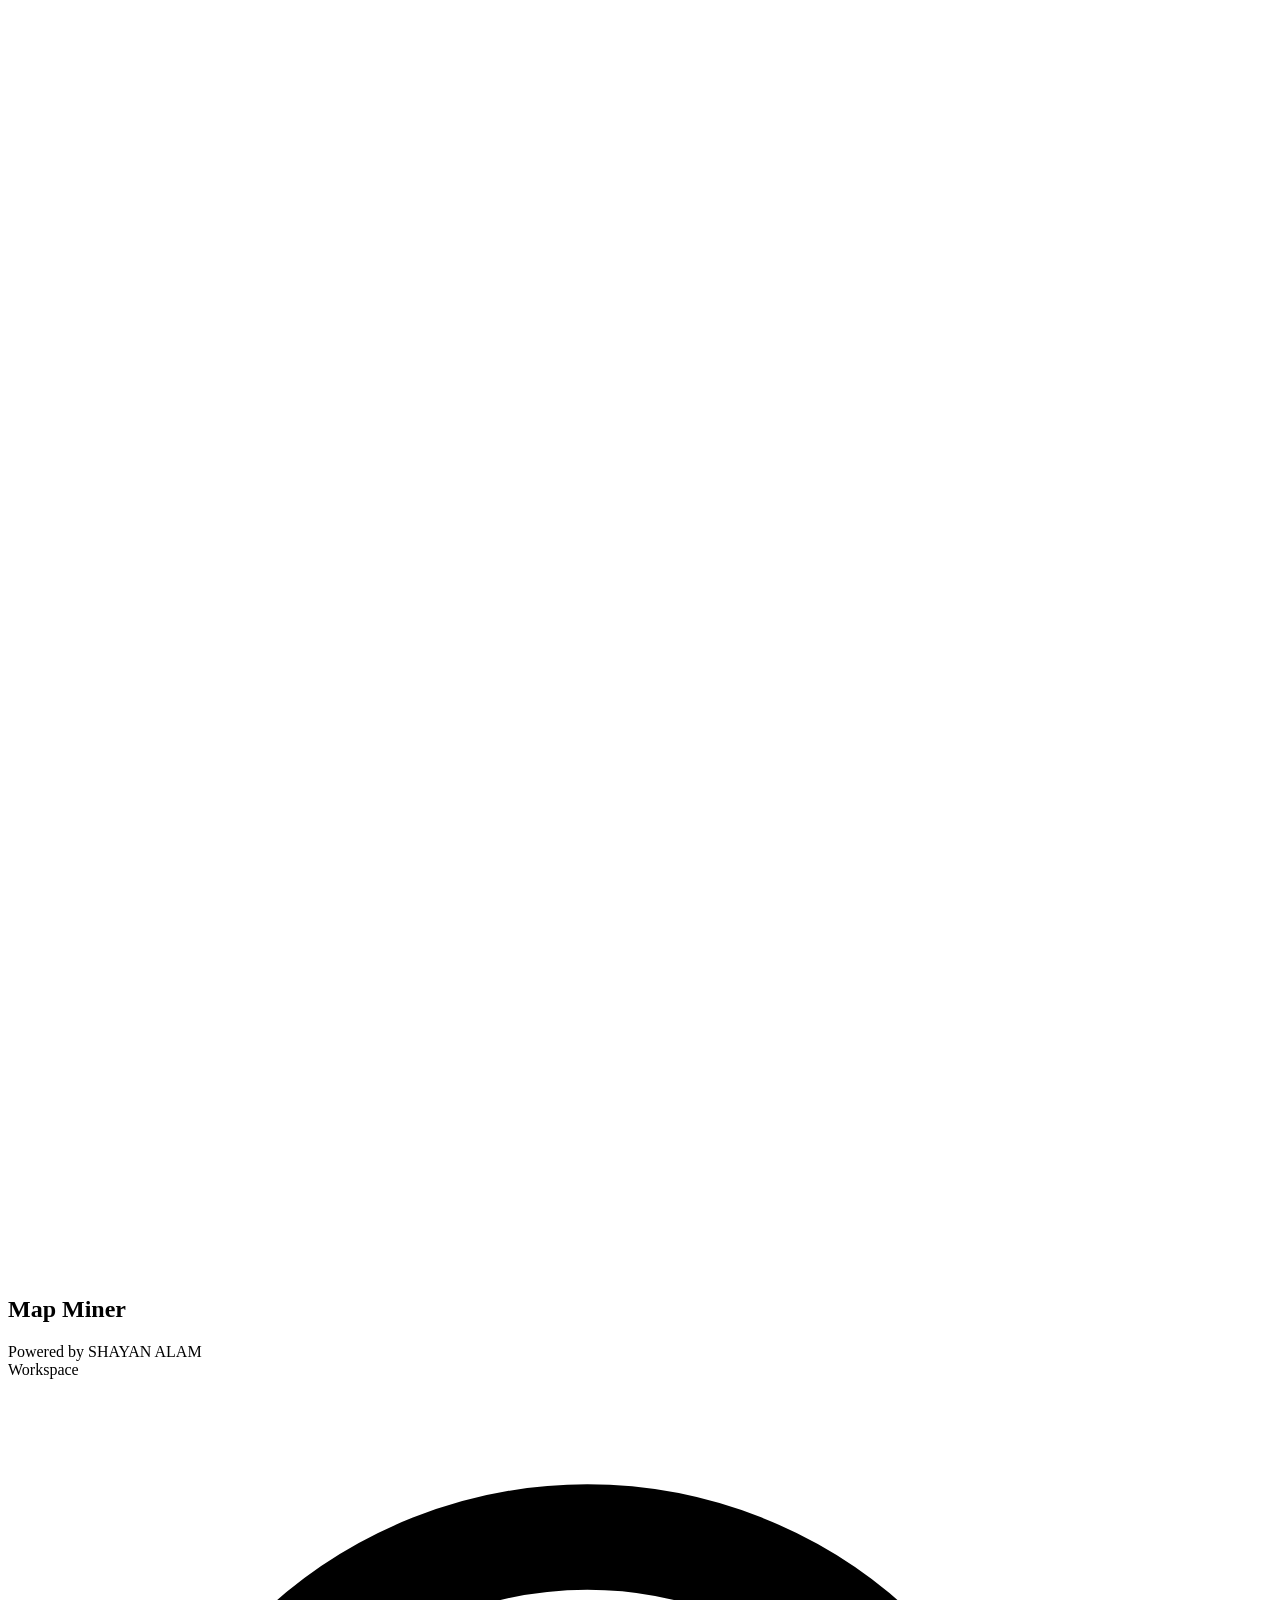
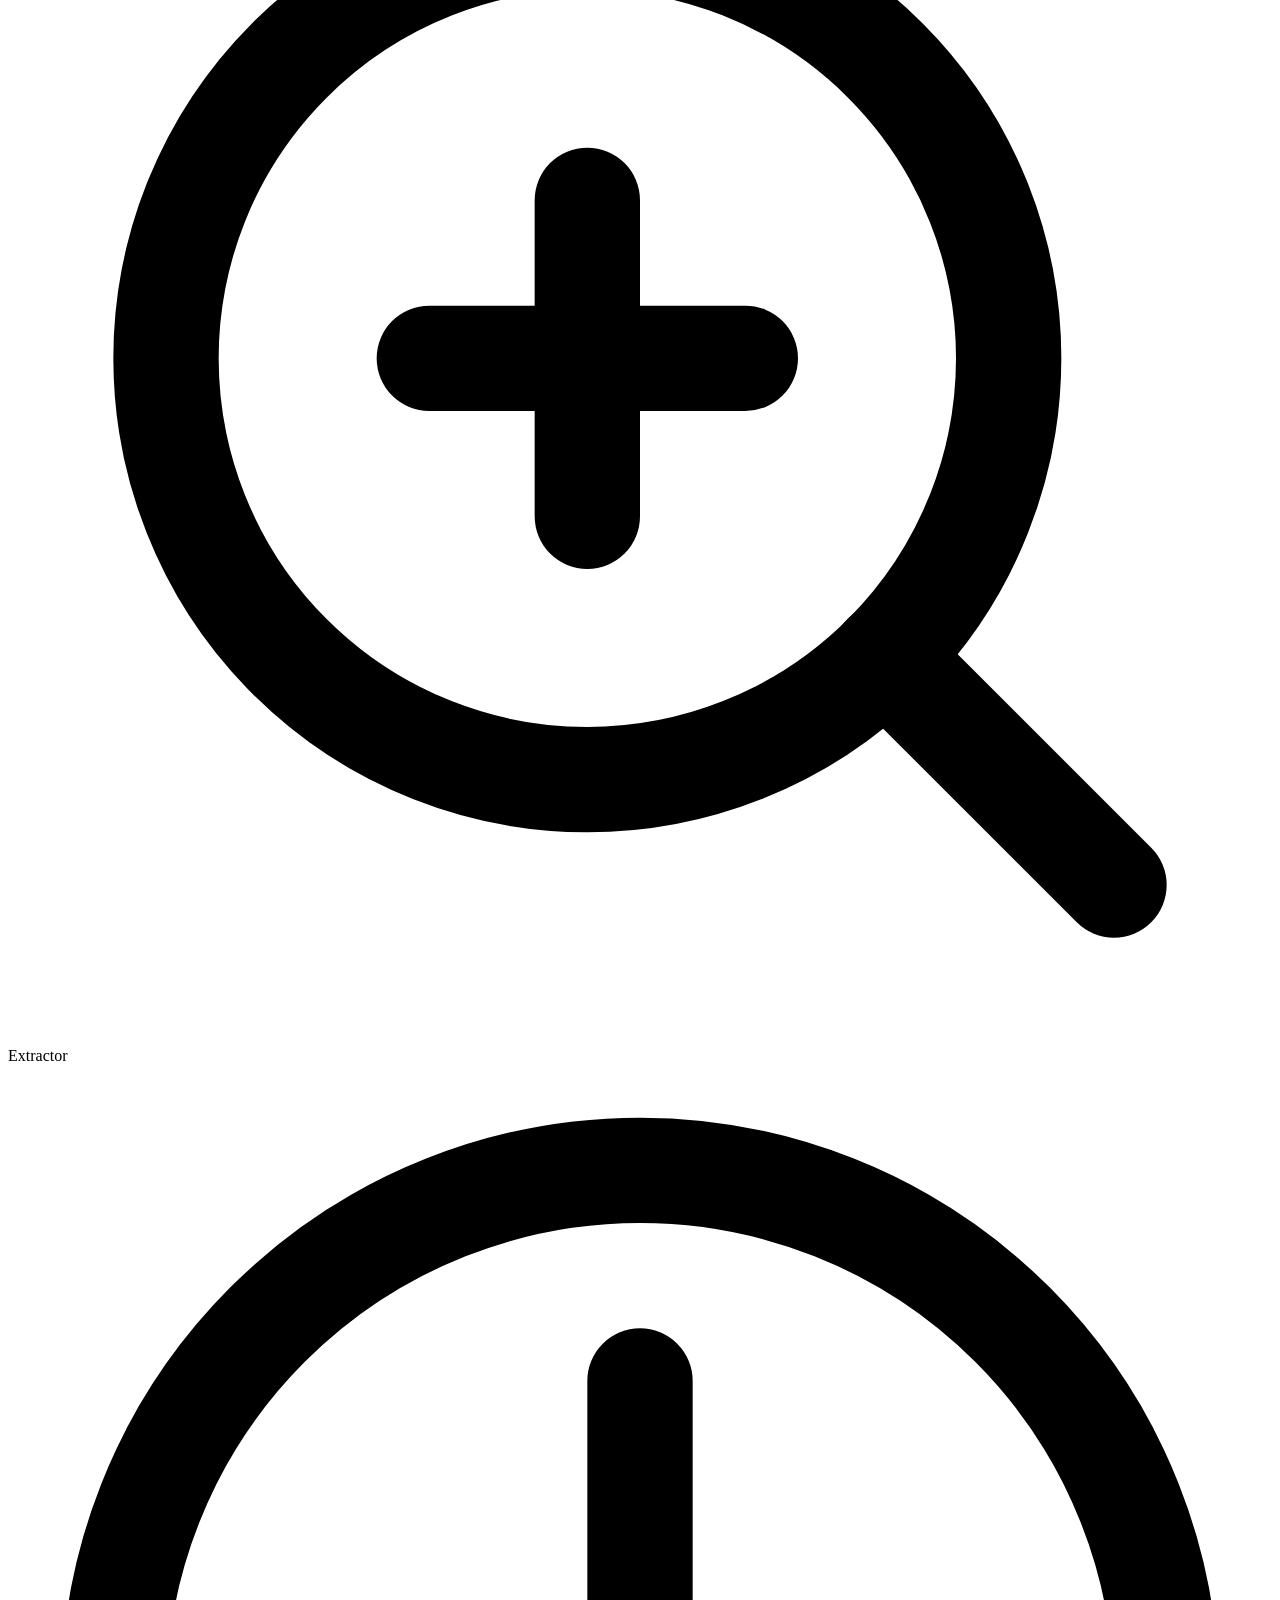
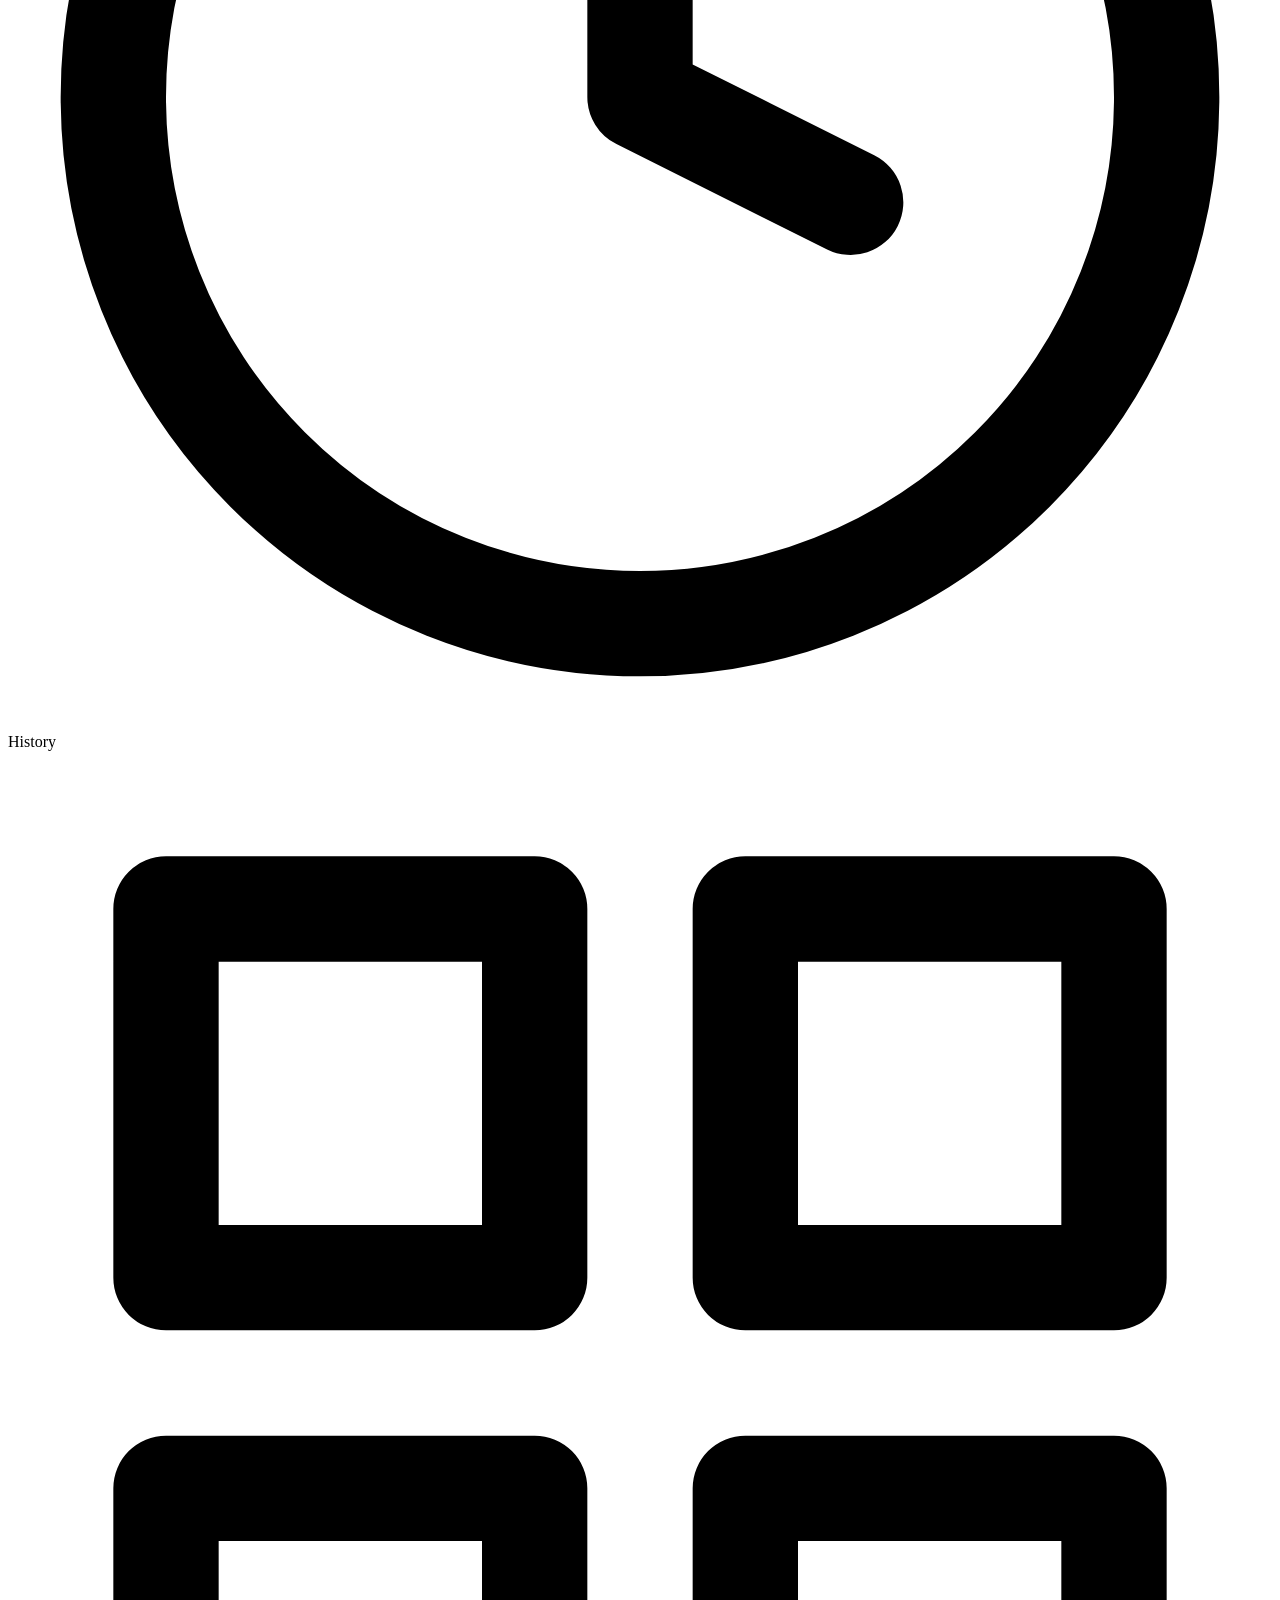
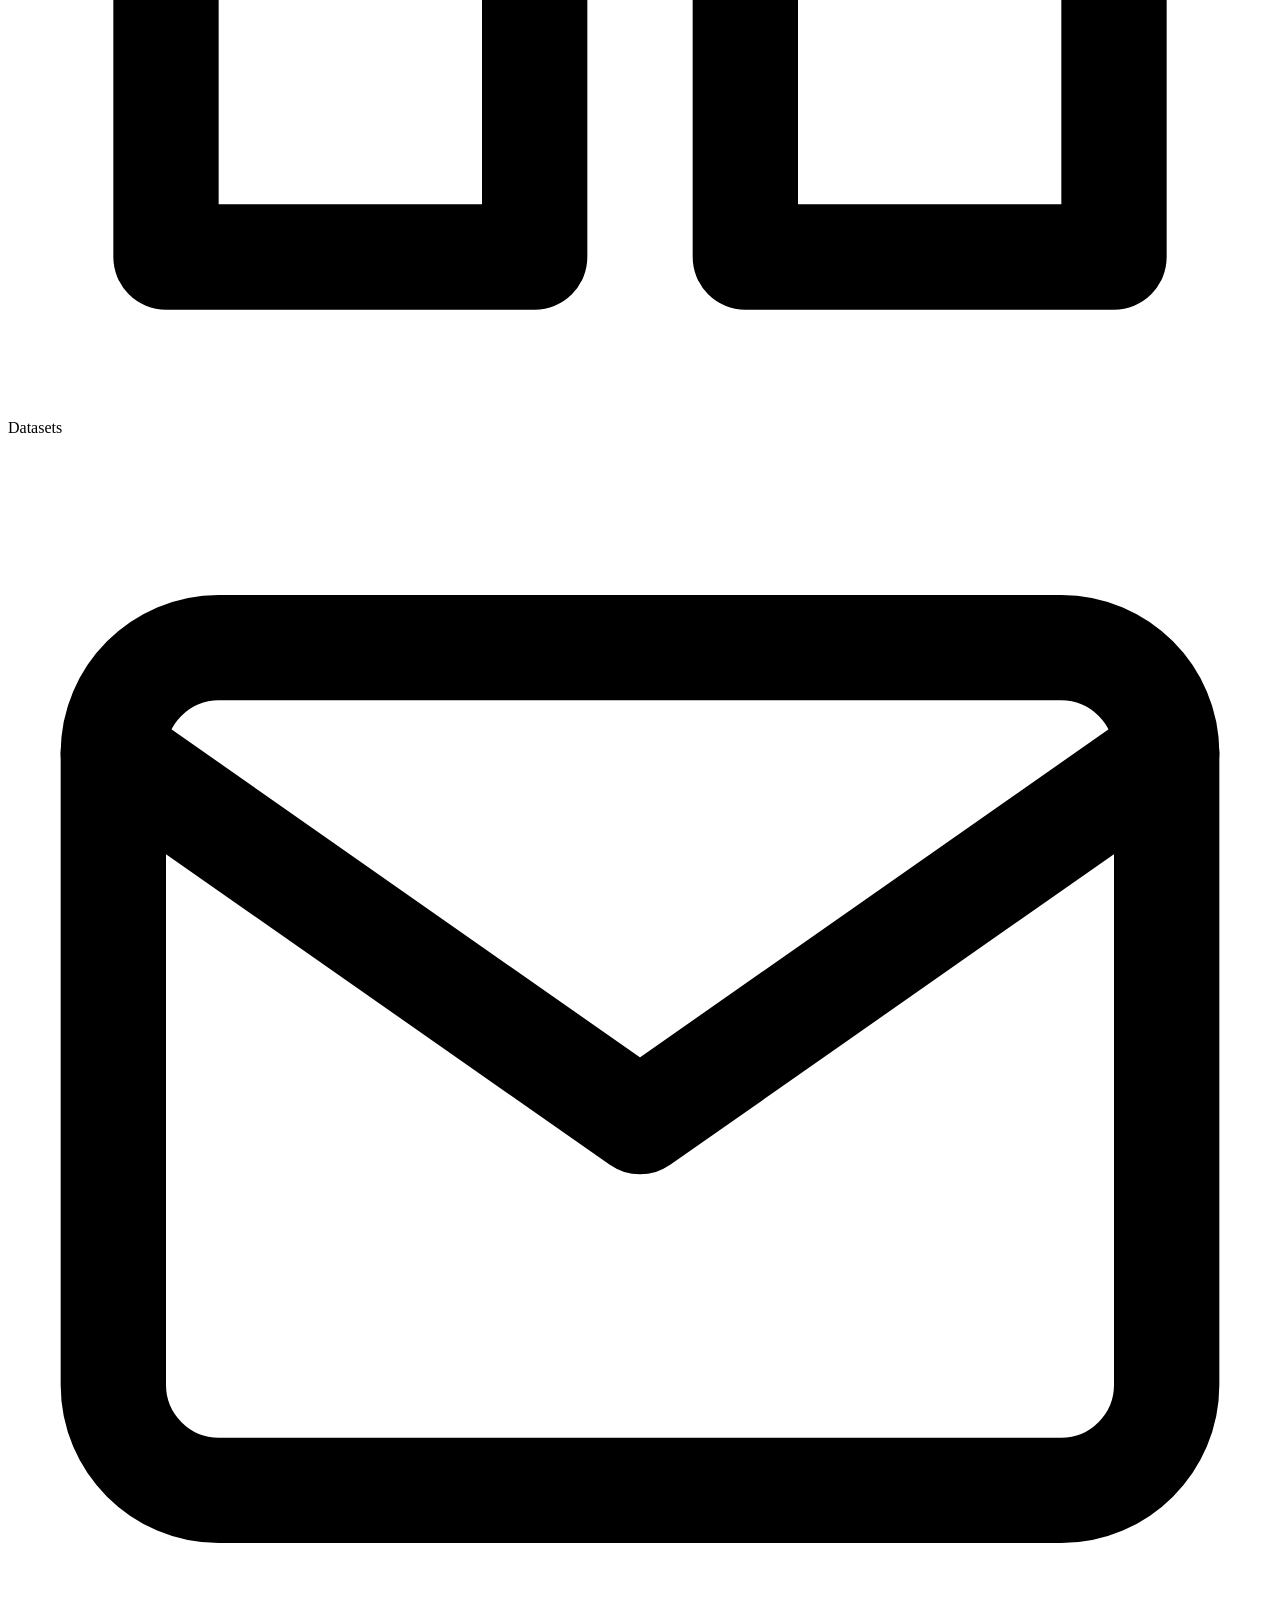
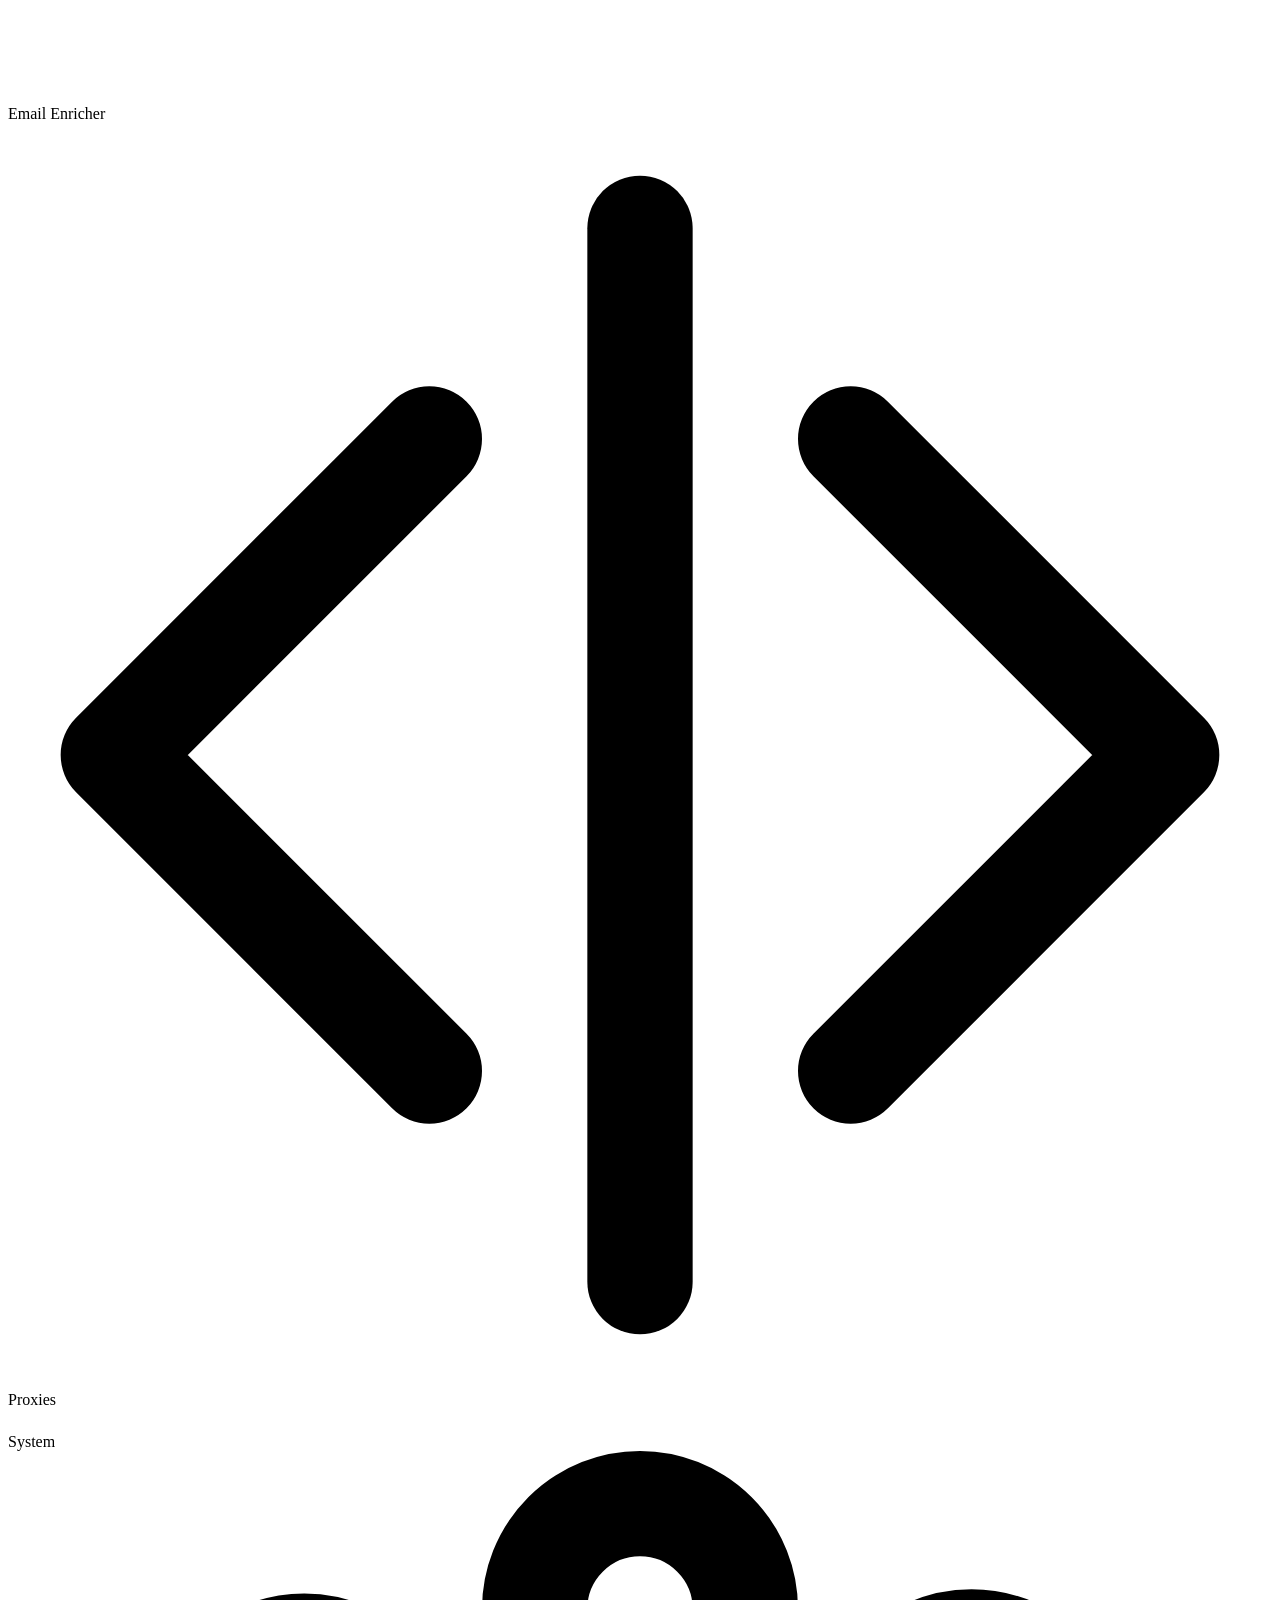
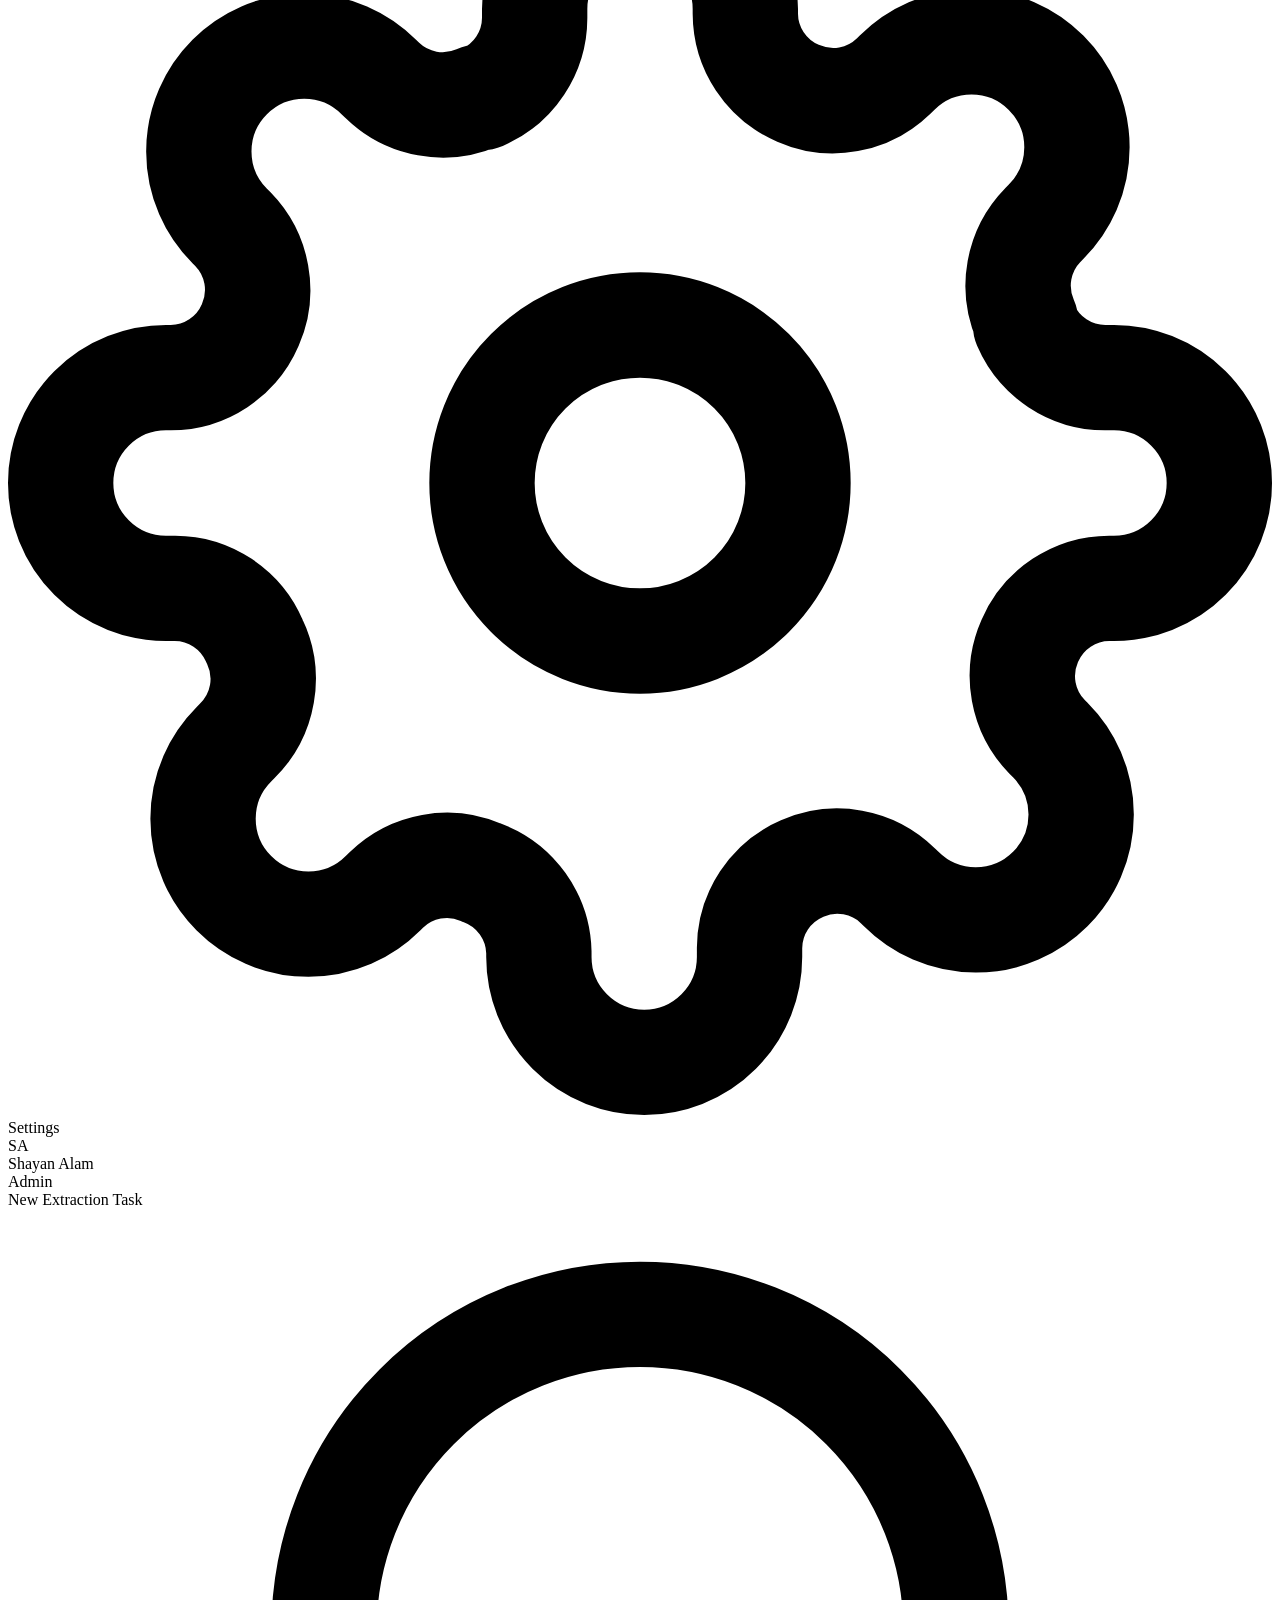
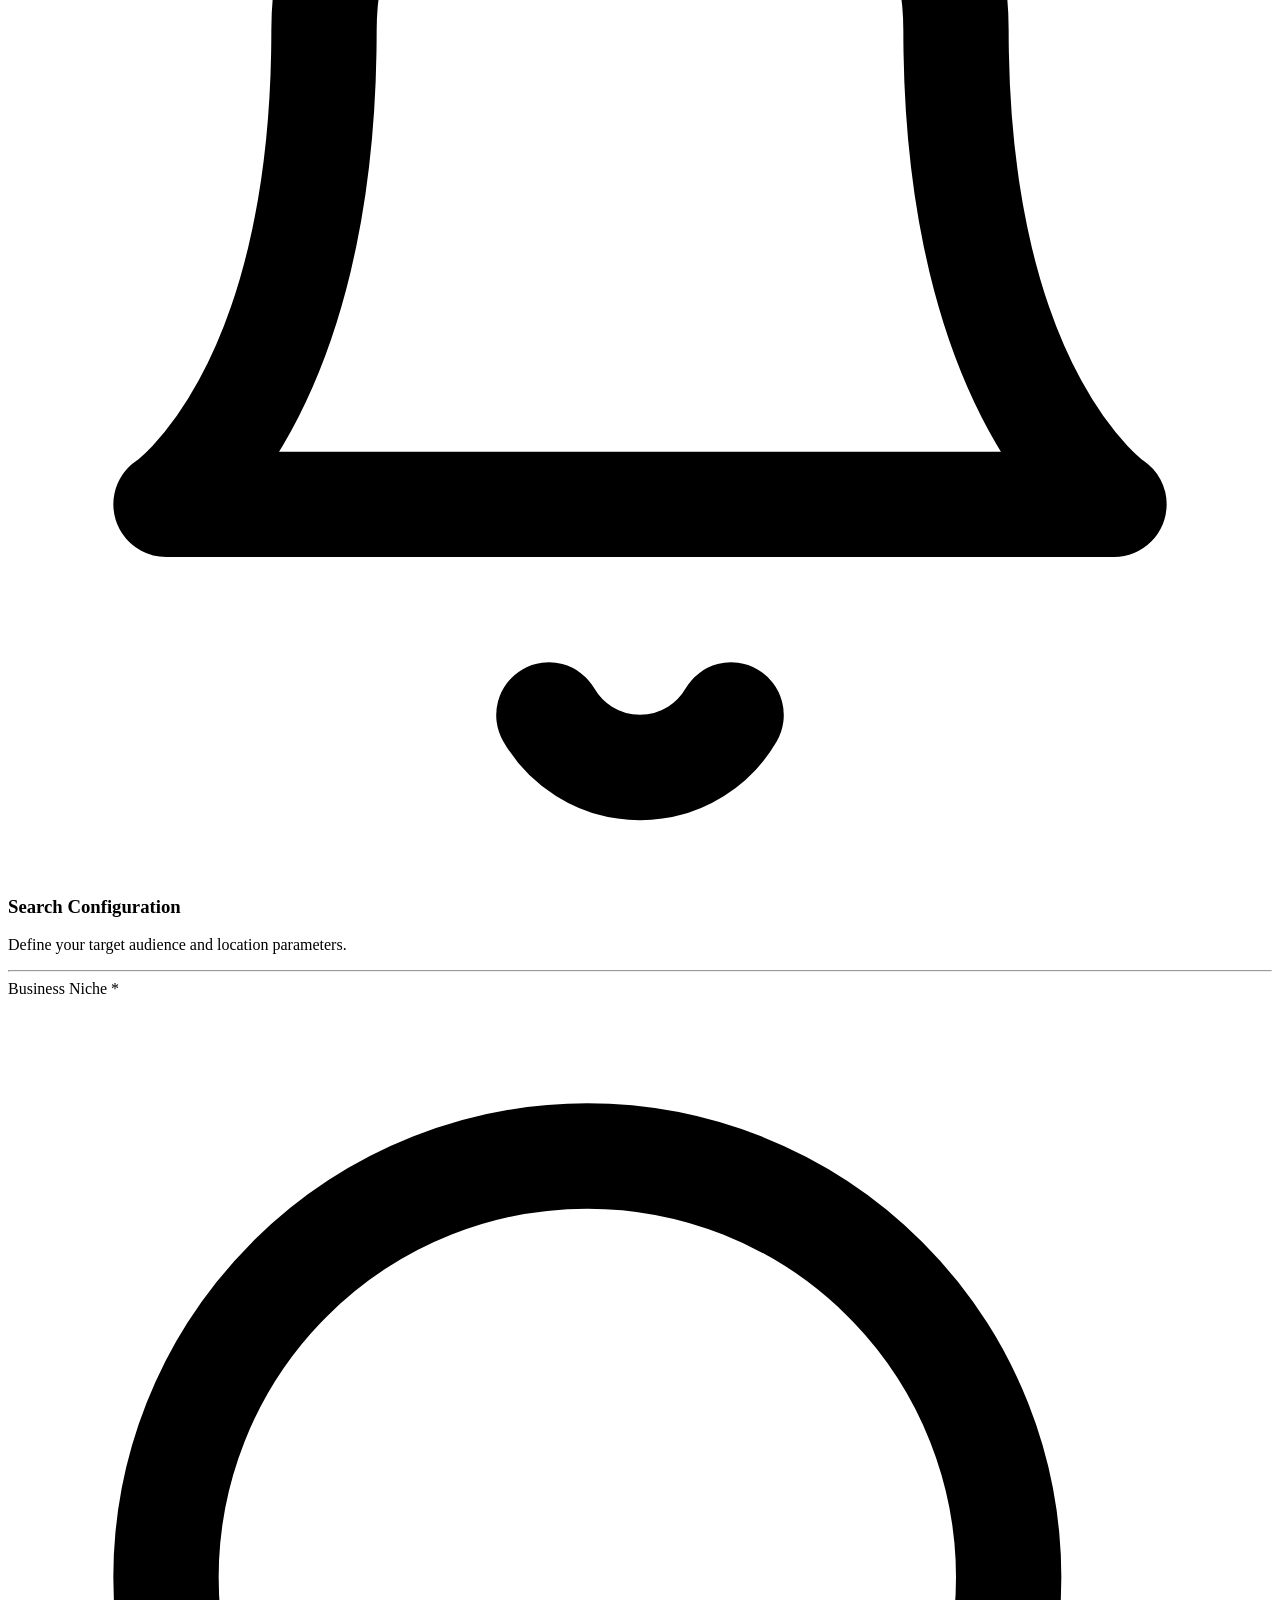
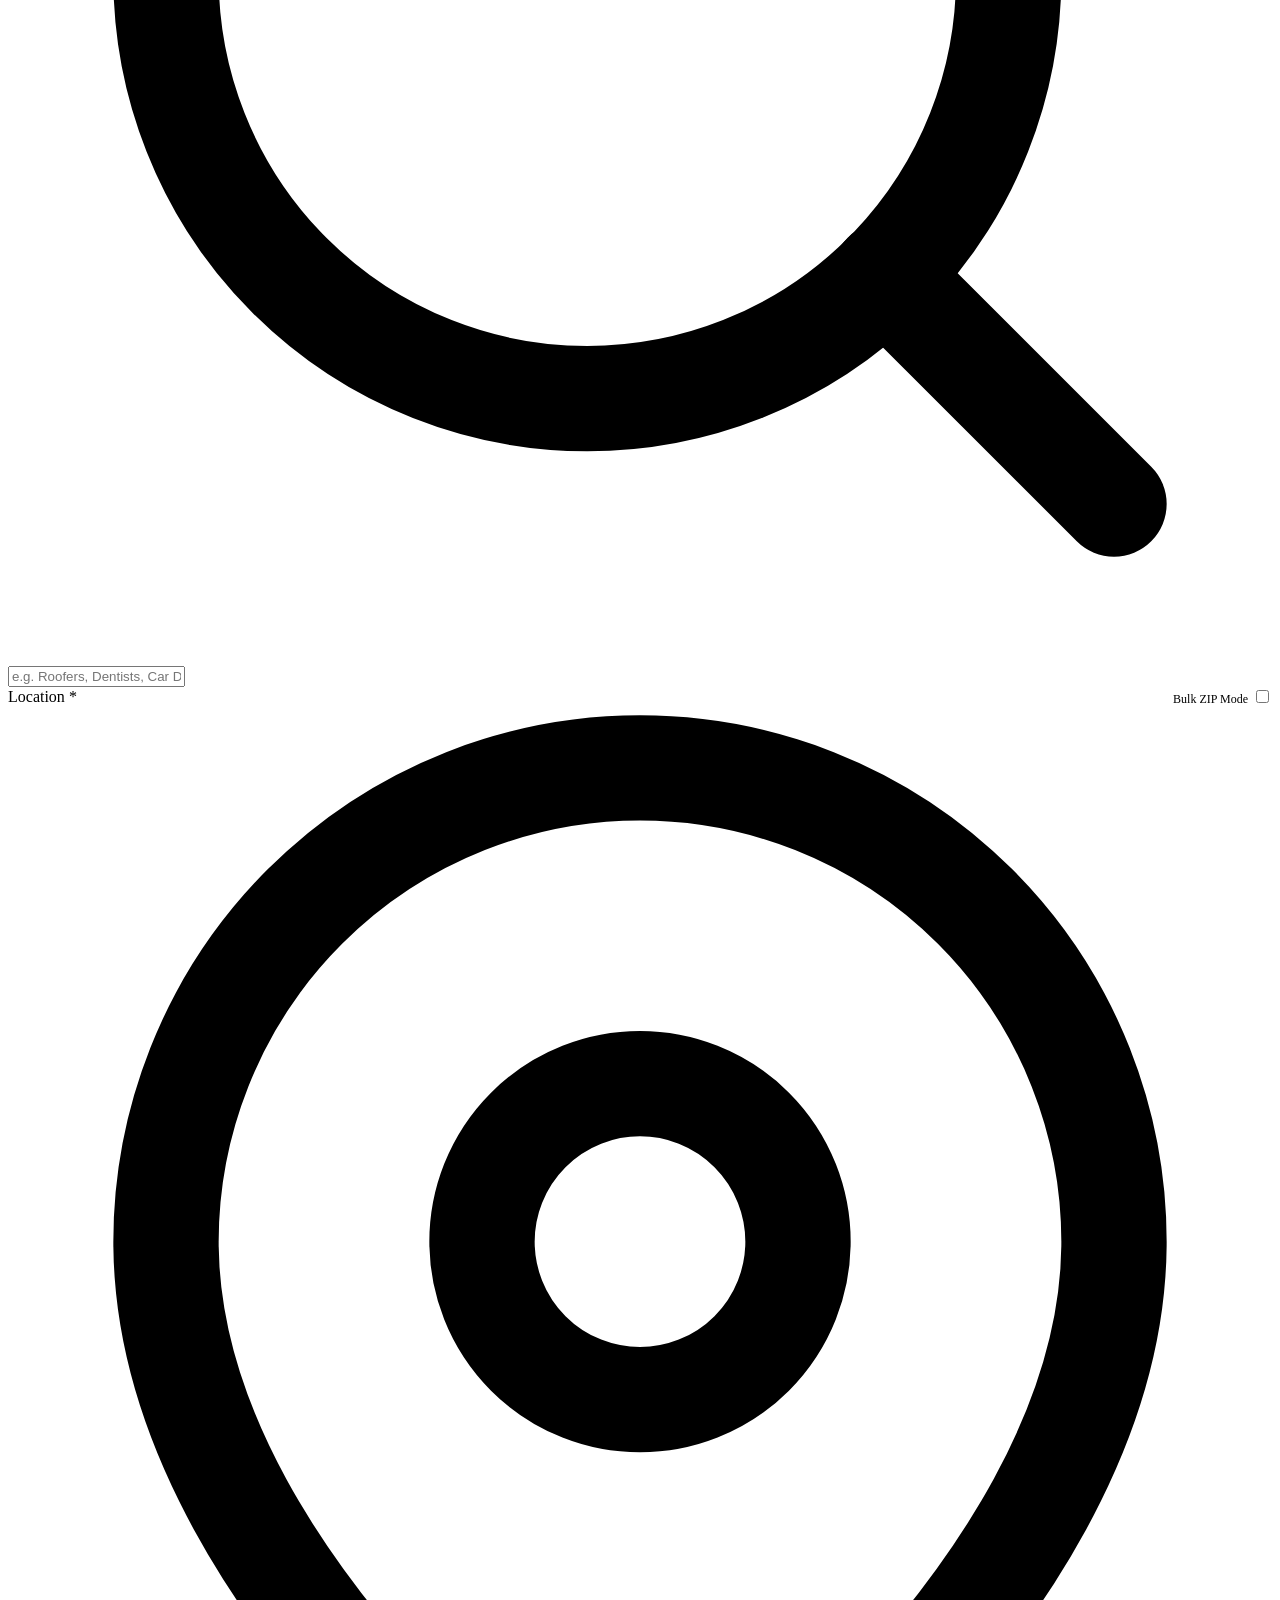
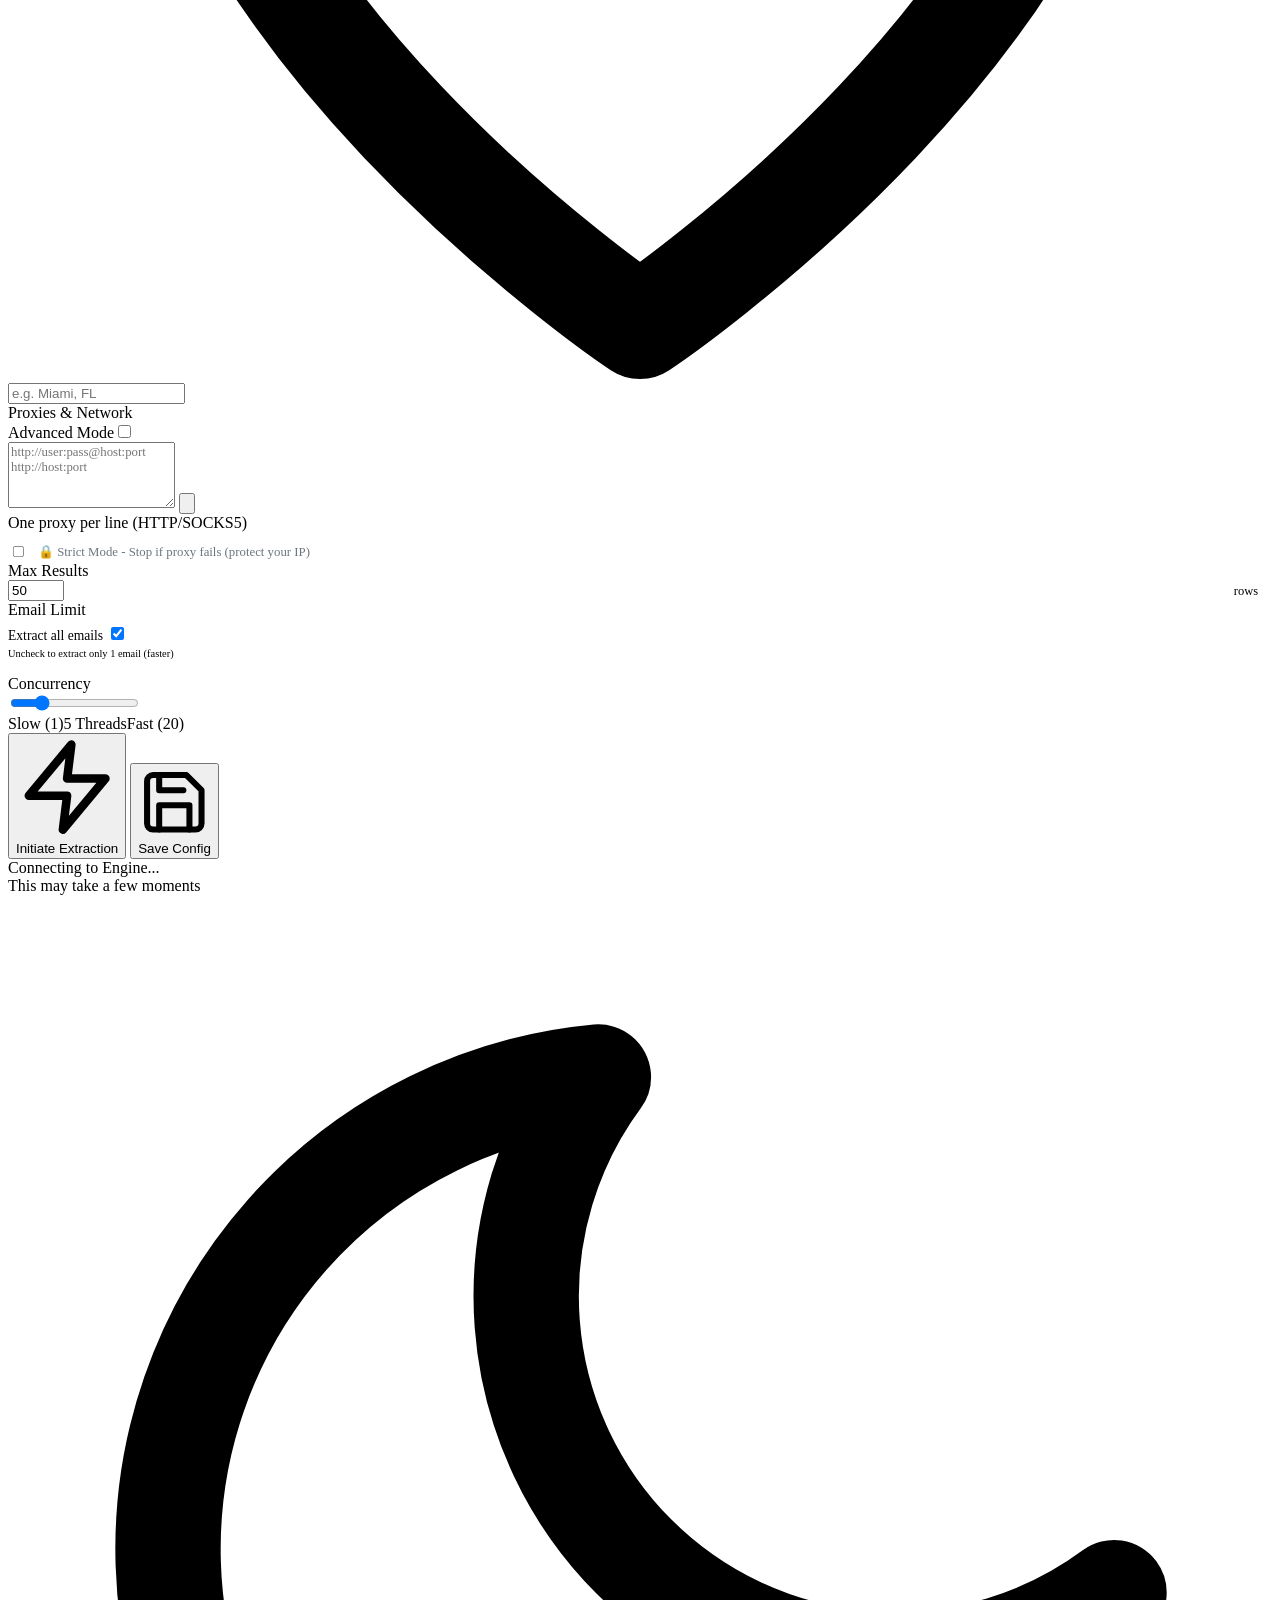
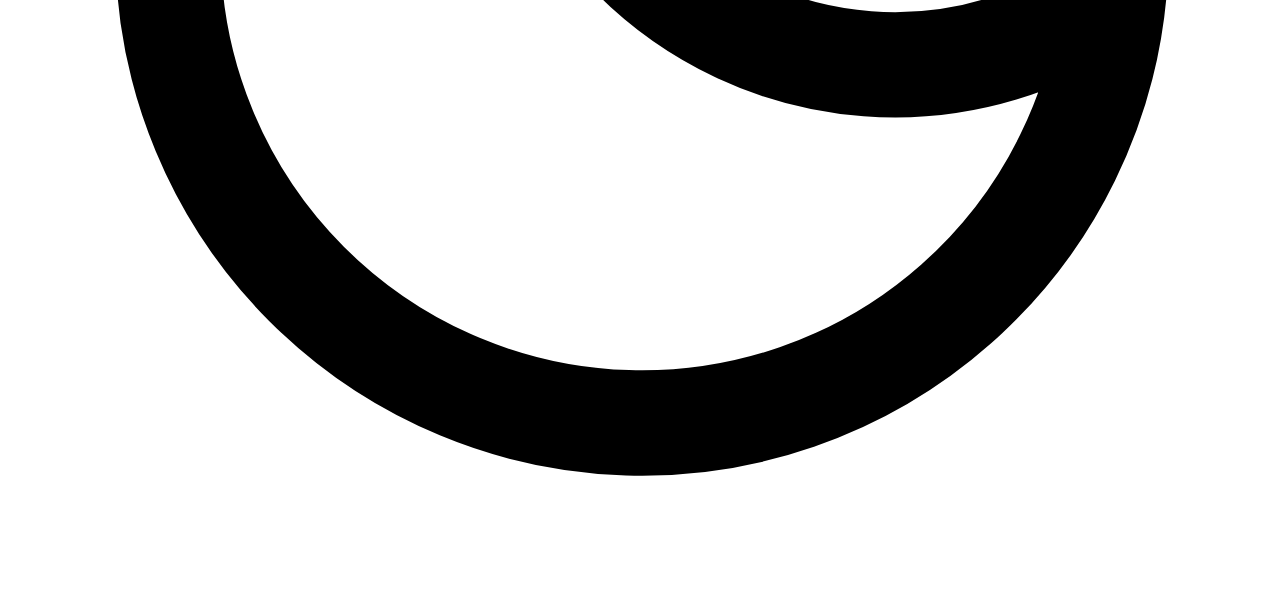
==== turbo/static/index.html @ 3e9f310d "Fix strict mode toggle color + add multi-line proxies to extraction" ====
<!DOCTYPE html>
<html lang="en">

<head>
    <meta charset="UTF-8">
    <meta name="viewport" content="width=device-width, initial-scale=1.0">
    <title>Map Miner — Lead Extraction Dashboard</title>
    <link rel="preconnect" href="https://fonts.googleapis.com">
    <link rel="preconnect" href="https://fonts.gstatic.com" crossorigin>
    <link href="https://fonts.googleapis.com/css2?family=Inter:wght@300;400;500;600;700;800;900&display=swap"
        rel="stylesheet">
    <link rel="stylesheet" href="/static/style.css">
</head>

<body class="dark">
    <!-- SIDEBAR -->
    <aside class="sidebar">
        <div class="sidebar-brand">
            <div class="brand-icon"><svg viewBox="0 0 24 24" fill="none">
                    <path
                        d="M12 2C8.13 2 5 5.13 5 9c0 5.25 7 13 7 13s7-7.75 7-13c0-3.87-3.13-7-7-7zm0 9.5c-1.38 0-2.5-1.12-2.5-2.5S10.62 6.5 12 6.5s2.5 1.12 2.5 2.5S13.38 11.5 12 11.5z"
                        fill="white" />
                </svg></div>
            <h2>Map Miner</h2>
            <div class="powered-by">Powered by SHAYAN ALAM</div>
        </div>
        <nav class="sidebar-nav">
            <div class="nav-label">Workspace</div>
            <a class="nav-item active" data-page="extractor"><svg viewBox="0 0 24 24" fill="none" stroke="currentColor"
                    stroke-width="2" stroke-linecap="round" stroke-linejoin="round">
                    <circle cx="11" cy="11" r="8" />
                    <path d="m21 21-4.35-4.35" />
                    <path d="M11 8v6M8 11h6" />
                </svg>Extractor</a>
            <a class="nav-item" data-page="history"><svg viewBox="0 0 24 24" fill="none" stroke="currentColor"
                    stroke-width="2" stroke-linecap="round" stroke-linejoin="round">
                    <circle cx="12" cy="12" r="10" />
                    <polyline points="12 6 12 12 16 14" />
                </svg>History</a>
            <a class="nav-item" data-page="datasets"><svg viewBox="0 0 24 24" fill="none" stroke="currentColor"
                    stroke-width="2" stroke-linecap="round" stroke-linejoin="round">
                    <rect x="3" y="3" width="7" height="7" />
                    <rect x="14" y="3" width="7" height="7" />
                    <rect x="14" y="14" width="7" height="7" />
                    <rect x="3" y="14" width="7" height="7" />
                </svg>Datasets</a>
            <a class="nav-item" data-page="enricher"><svg viewBox="0 0 24 24" fill="none" stroke="currentColor"
                    stroke-width="2" stroke-linecap="round" stroke-linejoin="round">
                    <path d="M4 4h16c1.1 0 2 .9 2 2v12c0 1.1-.9 2-2 2H4c-1.1 0-2-.9-2-2V6c0-1.1.9-2 2-2z" />
                    <polyline points="22,6 12,13 2,6" />
                </svg>Email Enricher</a>
            <a class="nav-item" data-page="proxies"><svg viewBox="0 0 24 24" fill="none" stroke="currentColor"
                    stroke-width="2" stroke-linecap="round" stroke-linejoin="round">
                    <polyline points="16 18 22 12 16 6" />
                    <polyline points="8 6 2 12 8 18" />
                    <line x1="12" y1="2" x2="12" y2="22" />
                </svg>Proxies</a>
            <div class="nav-label" style="margin-top:1.5rem">System</div>
            <a class="nav-item" data-page="settings"><svg viewBox="0 0 24 24" fill="none" stroke="currentColor"
                    stroke-width="2" stroke-linecap="round" stroke-linejoin="round">
                    <circle cx="12" cy="12" r="3" />
                    <path
                        d="M19.4 15a1.65 1.65 0 0 0 .33 1.82l.06.06a2 2 0 0 1 0 2.83 2 2 0 0 1-2.83 0l-.06-.06a1.65 1.65 0 0 0-1.82-.33 1.65 1.65 0 0 0-1 1.51V21a2 2 0 0 1-2 2 2 2 0 0 1-2-2v-.09A1.65 1.65 0 0 0 9 19.4a1.65 1.65 0 0 0-1.82.33l-.06.06a2 2 0 0 1-2.83 0 2 2 0 0 1 0-2.83l.06-.06A1.65 1.65 0 0 0 4.68 15a1.65 1.65 0 0 0-1.51-1H3a2 2 0 0 1-2-2 2 2 0 0 1 2-2h.09A1.65 1.65 0 0 0 4.6 9a1.65 1.65 0 0 0-.33-1.82l-.06-.06a2 2 0 0 1 0-2.83 2 2 0 0 1 2.83 0l.06.06a1.65 1.65 0 0 0 1.82.33H9a1.65 1.65 0 0 0 1-1.51V3a2 2 0 0 1 2-2 2 2 0 0 1 2 2v.09a1.65 1.65 0 0 0 1 1.51 1.65 1.65 0 0 0 1.82-.33l.06-.06a2 2 0 0 1 2.83 0 2 2 0 0 1 0 2.83l-.06.06a1.65 1.65 0 0 0-.33 1.82V9a1.65 1.65 0 0 0 1.51 1H21a2 2 0 0 1 2 2 2 2 0 0 1-2 2h-.09a1.65 1.65 0 0 0-1.51 1z" />
                </svg>Settings</a>
        </nav>
        <div class="sidebar-footer">
            <div class="user-pill">
                <div class="user-avatar">SA</div>
                <div class="user-info">
                    <div class="user-name">Shayan Alam</div>
                    <div class="user-role">Admin</div>
                </div>
            </div>
        </div>
    </aside>

    <!-- MAIN -->
    <div class="main-wrapper">
        <div class="topbar">
            <span class="topbar-title" id="topbar-title">New Extraction Task</span>
            <div class="topbar-actions">
                <div class="topbar-icon notification-dot"><svg viewBox="0 0 24 24" fill="none" stroke="currentColor"
                        stroke-width="2" stroke-linecap="round" stroke-linejoin="round">
                        <path d="M18 8A6 6 0 0 0 6 8c0 7-3 9-3 9h18s-3-2-3-9" />
                        <path d="M13.73 21a2 2 0 0 1-3.46 0" />
                    </svg></div>
            </div>
        </div>
        <div class="main-content">
            <div class="content-inner">

                <!-- === EXTRACTOR PAGE === -->
                <div id="page-extractor">
                    <div class="config-card" id="form-card">
                        <div class="config-header">
                            <h3>Search Configuration</h3>
                            <p>Define your target audience and location parameters.</p>
                        </div>
                        <hr class="config-divider">
                        <div class="config-body">
                            <form id="scrape-form">
                                <div class="form-group">
                                    <label>Business Niche <span class="required">*</span></label>
                                    <div class="input-wrapper"><span class="input-icon"><svg viewBox="0 0 24 24"
                                                fill="none" stroke="currentColor" stroke-width="2"
                                                stroke-linecap="round" stroke-linejoin="round">
                                                <circle cx="11" cy="11" r="8" />
                                                <path d="m21 21-4.35-4.35" />
                                            </svg></span><input type="text" class="form-input has-icon" id="niche"
                                            name="niche" placeholder="e.g. Roofers, Dentists, Car Detailers" required>
                                    </div>
                                </div>
                                <div class="form-group">
                                    <div style="display: flex; justify-content: space-between; align-items: center; margin-bottom: 8px;">
                                        <label>Location <span class="required">*</span></label>
                                        <div class="toggle-switch">
                                            <span class="toggle-label" style="font-size: 0.75rem;">Bulk ZIP Mode</span>
                                            <label class="switch">
                                                <input type="checkbox" id="bulk-mode-toggle">
                                                <span class="slider"></span>
                                            </label>
                                        </div>
                                    </div>
                                    
                                    <div id="single-location-input">
                                        <div class="input-wrapper">
                                            <span class="input-icon"><svg viewBox="0 0 24 24" fill="none" stroke="currentColor" stroke-width="2" stroke-linecap="round" stroke-linejoin="round">
                                                <path d="M21 10c0 7-9 13-9 13s-9-6-9-13a9 9 0 0 1 18 0z" />
                                                <circle cx="12" cy="10" r="3" />
                                            </svg></span>
                                            <input type="text" class="form-input has-icon" id="location" name="location" placeholder="e.g. Miami, FL">
                                        </div>
                                    </div>
                                    
                                    <div id="bulk-location-input" style="display: none;">
                                        <textarea class="form-input" id="bulk-locations" name="bulk_locations" rows="4" 
                                            placeholder="Enter ZIP codes, one per line (e.g.&#10;32202&#10;32203&#10;32204)"
                                            style="height: auto; min-height: 100px; padding: 12px; font-family: var(--font-mono); font-size: 0.85rem;"></textarea>
                                        <div class="form-hint">Enter multiple ZIP codes or locations separated by new lines.</div>
                                    </div>
                                </div>
                                <div class="proxy-section">
                                    <div class="section-toggle" id="proxy-toggle">
                                        <div class="section-toggle-left">
                                            <div class="section-dot"></div><span>Proxies & Network</span>
                                        </div>
                                        <div class="toggle-switch"><span class="toggle-label">Advanced Mode</span><label
                                                class="switch"><input type="checkbox" id="advanced-toggle"><span
                                                    class="slider"></span></label></div>
                                    </div>
                                    <div class="proxy-content" id="proxy-content">
                                        <div class="proxy-input-group">
                                            <textarea class="form-input" id="proxies" name="proxies"
                                                placeholder="http://user:pass@host:port&#10;http://host:port"
                                                style="height:auto; min-height:60px; resize:vertical; font-family:var(--font-mono); font-size:0.8rem;"></textarea>
                                            <button type="button" class="btn-verify" id="verify-proxy-btn"
                                                title="Verify Proxy">
                                                <svg viewBox="0 0 24 24" fill="none" stroke="currentColor"
                                                    stroke-width="2.5" stroke-linecap="round" stroke-linejoin="round"
                                                    class="icon-idle">
                                                    <polyline points="20 6 9 17 4 12"></polyline>
                                                </svg>
                                                <div class="verify-spinner"></div>
                                            </button>
                                        </div>
                                        <div class="form-hint" id="proxy-hint">One proxy per line (HTTP/SOCKS5)</div>
                                        <div class="strict-mode-toggle" style="margin-top: 10px; display: flex; align-items: center; gap: 10px;">
                                            <label class="switch" style="transform: scale(0.85);">
                                                <input type="checkbox" id="strict-mode-extraction">
                                                <span class="slider"></span>
                                            </label>
                                            <span id="strict-mode-extraction-label" style="font-size: 0.8rem; color: #6c757d; font-weight: 500;">🔒 Strict Mode - Stop if proxy fails (protect your IP)</span>
                                        </div>
                                    </div>
                                </div>
                                <div class="form-row">
                                    <div class="form-group-inline"><label>Max Results</label>
                                        <div class="input-wrapper" style="position:relative"><input type="number"
                                                class="form-input" id="max_results" name="max_results" value="50"
                                                min="1" max="500"><span
                                                style="position:absolute;right:14px;top:50%;transform:translateY(-50%);font-size:0.78rem;color:var(--text-muted);pointer-events:none">rows</span>
                                        </div>
                                    </div>
                                    <div class="form-group-inline">
                                        <label>Email Limit</label>
                                        <div class="toggle-switch" style="margin-top: 5px;">
                                            <span class="toggle-label"
                                                style="font-size: 0.85rem; color: var(--text-primary); font-weight: 500;">Extract
                                                all emails</span>
                                            <label class="switch">
                                                <input type="checkbox" id="extract_all" name="extract_all" checked>
                                                <span class="slider"></span>
                                            </label>
                                        </div>
                                        <p class="form-hint" style="font-size: 0.65rem; margin-top: 4px;">Uncheck to
                                            extract only 1 email (faster)</p>
                                    </div>
                                </div>
                                <div class="form-row" style="margin-top: 1rem;">
                                    <div class="form-group-inline"><label>Concurrency</label>
                                        <div class="slider-container"><input type="range" class="range-slider"
                                                id="concurrency" name="concurrency" min="1" max="20" value="5">
                                            <div class="range-labels"><span>Slow (1)</span><span class="range-value"
                                                    id="concurrency-value">5 Threads</span><span>Fast (20)</span></div>
                                        </div>
                                    </div>
                                </div>
                                <div class="form-actions">
                                    <button type="submit" class="btn btn-extract" id="extract-btn"><svg
                                            viewBox="0 0 24 24" fill="none" stroke="currentColor" stroke-width="2"
                                            stroke-linecap="round" stroke-linejoin="round">
                                            <polygon points="13 2 3 14 12 14 11 22 21 10 12 10 13 2" />
                                        </svg>Initiate Extraction</button>
                                    <button type="button" class="btn btn-config" id="save-config-btn"><svg
                                            viewBox="0 0 24 24" fill="none" stroke="currentColor" stroke-width="2"
                                            stroke-linecap="round" stroke-linejoin="round">
                                            <path d="M19 21H5a2 2 0 0 1-2-2V5a2 2 0 0 1 2-2h11l5 5v11a2 2 0 0 1-2 2z" />
                                            <polyline points="17 21 17 13 7 13 7 21" />
                                            <polyline points="7 3 7 8 15 8" />
                                        </svg>Save Config</button>
                                </div>
                            </form>
                        </div>
                    </div>
                    <div class="status-card" id="status-card">
                        <div class="status-spinner" id="spinner"></div>
                        <div class="status-text" id="status-text">Connecting to Engine...</div>
                        <div class="status-sub" id="status-sub">This may take a few moments</div>
                        <div class="progress-bar-container">
                            <div class="progress-bar indeterminate" id="progress-bar"></div>
                        </div>
                        
                        <!-- Batch progress info -->
                        <div id="batch-progress-container" style="display: none; margin-top: 1rem; padding: 12px; border-radius: 8px; background: var(--bg-lighter); border: 1px solid var(--border);">
                            <div style="display: flex; justify-content: space-between; font-size: 0.75rem; font-weight: 600; margin-bottom: 6px;">
                                <span style="color: var(--text-muted)">Batch Progress</span>
                                <span id="batch-progress-text">ZIP 1 of 10</span>
                            </div>
                            <div class="progress-bar-container" style="height: 6px;">
                                <div class="progress-bar" id="batch-progress-bar" style="width: 10%; background: var(--primary);"></div>
                            </div>
                        </div>

                        <!-- Results Summary -->
                        <div id="results-summary" style="display:none; margin: 1.5rem 0;">
                            <div class="refine-result-card"
                                style="box-shadow: none; border: 1px solid var(--border); background: var(--bg-body);">
                                <div class="refine-stat">
                                    <span class="stat-label">Total Found</span>
                                    <span class="stat-value" id="stats-total">-</span>
                                </div>
                                <div class="refine-stat">
                                    <span class="stat-label">Duplicates</span>
                                    <span class="stat-value text-red" id="stats-duplicates">-</span>
                                </div>
                                <div class="refine-stat">
                                    <span class="stat-label">Unique Leads</span>
                                    <span class="stat-value text-green" id="stats-unique">-</span>
                                </div>
                            </div>
                        </div>

                    </div>

                    <!-- Results Filter & Preview -->
                    <div id="results-filter" style="display:none; margin-top: 1.5rem; text-align: left;">
                        <div
                            style="font-size: 0.75rem; font-weight: 700; margin-bottom: 0.75rem; color: var(--text-muted); text-transform: uppercase; letter-spacing: 0.05em;">
                            Preview Results</div>
                        <div
                            style="display: flex; gap: 15px; margin-bottom: 1rem; background: var(--bg-body); padding: 8px 12px; border-radius: 8px; border: 1px solid var(--border);">
                            <label
                                style="display: flex; align-items: center; gap: 6px; cursor: pointer; font-size: 0.8rem; font-weight: 500;">
                                <input type="radio" name="result-filter" value="all" checked> All
                            </label>
                            <label
                                style="display: flex; align-items: center; gap: 6px; cursor: pointer; font-size: 0.8rem; font-weight: 500;">
                                <input type="radio" name="result-filter" value="new"> New
                            </label>
                            <label
                                style="display: flex; align-items: center; gap: 6px; cursor: pointer; font-size: 0.8rem; font-weight: 500;">
                                <input type="radio" name="result-filter" value="duplicates"> Dups
                            </label>
                        </div>
                        <div id="results-preview-container"
                            style="max-height: 200px; overflow-y: auto; border: 1px solid var(--border); border-radius: var(--radius-sm); background: var(--bg-card); margin-bottom: 1.5rem;">
                            <table id="results-preview-table"
                                style="width: 100%; border-collapse: collapse; font-size: 0.75rem; color: var(--text-primary);">
                                <thead
                                    style="position: sticky; top: 0; background: var(--bg-card); border-bottom: 1px solid var(--border); z-index: 5;">
                                    <tr>
                                        <th style="padding: 10px; text-align: left; font-weight: 600;">Business Name
                                        </th>
                                        <th style="padding: 10px; text-align: center; font-weight: 600; width: 80px;">
                                            Status</th>
                                    </tr>
                                </thead>
                                <tbody id="results-preview-body">
                                    <!-- Rows will be added by JS -->
                                </tbody>
                            </table>
                        </div>
                    </div>

                    <div id="download-actions"
                        style="display:none; flex-direction: column; gap: 0.75rem; margin-top: 1rem;">
                        <a href="#" class="btn btn-extract" id="download-unique-btn"
                            style="background: linear-gradient(135deg, var(--accent-green), #059669);">
                            <svg viewBox="0 0 24 24" fill="none" stroke="currentColor" stroke-width="2">
                                <path d="M21 15v4a2 2 0 0 1-2 2H5a2 2 0 0 1-2-2v-4" />
                                <polyline points="7 10 12 15 17 10" />
                                <line x1="12" y1="15" x2="12" y2="3" />
                            </svg>
                            Download Unique Leads (<span id="count-unique">0</span>)
                        </a>
                        <a href="#" class="btn btn-config" id="download-all-btn"
                            style="border-color: var(--accent-green); color: var(--accent-green);">
                            <svg viewBox="0 0 24 24" fill="none" stroke="currentColor" stroke-width="2">
                                <path d="M21 15v4a2 2 0 0 1-2 2H5a2 2 0 0 1-2-2v-4" />
                                <polyline points="7 10 12 15 17 10" />
                                <line x1="12" y1="15" x2="12" y2="3" />
                            </svg>
                            Download All Leads (<span id="count-total">0</span>)
                        </a>
                    </div>
                    <div style="display:flex; gap: 10px; justify-content: center; margin-top: 1.5rem;">
                        <button class="btn-reset" id="back-btn" style="margin-top:0; display:none">← Back</button>
                    </div>
                </div>
            </div>

            <!-- === HISTORY PAGE === -->
            <div id="page-history" style="display:none">
                <div class="page-card">
                    <div class="config-header">
                        <h3>Extraction History</h3>
                        <p>View and manage your past extraction jobs.</p>
                    </div>
                    <hr class="config-divider">
                    <div class="page-body" id="history-list"></div>
                </div>
            </div>

            <!-- === DATASETS PAGE === -->
            <div id="page-datasets" style="display:none">
                <div class="page-card">
                    <div class="config-header">
                        <h3>Datasets</h3>
                        <p>Browse and download your extracted lead files.</p>
                    </div>
                    <hr class="config-divider">
                    <div class="page-body" id="datasets-list"></div>
                </div>
            </div>


            <!-- === PROXIES PAGE === -->
            <div id="page-proxies" style="display:none">
                <div class="page-card">
                    <div class="config-header">
                        <h3>Proxy Manager</h3>
                        <p>Configure proxy servers for stealth scraping.</p>
                    </div>
                    <hr class="config-divider">
                    <div class="page-body">
                        <div id="proxy-list-items"></div>
                        <div class="proxy-add-row">
                            <input type="text" class="form-input" id="new-proxy-input"
                                placeholder="http://user:pass@host:port">
                            <button class="btn btn-extract" style="white-space:nowrap" onclick="addProxy()">+ Add
                                Proxy</button>
                        </div>
                    </div>
                </div>
            </div>

            <!-- === EMAIL ENRICHER PAGE === -->
            <div id="page-enricher" style="display:none">
                <div class="page-card">
                    <div class="config-header">
                        <h3>Email Enricher</h3>
                        <p>Upload a CSV with a <strong>website</strong> column. We'll scrape emails from each site.</p>
                    </div>
                    <hr class="config-divider">
                    <div class="page-body">
                        <!-- Upload Zone -->
                        <div class="upload-zone" id="enricher-upload-zone">
                            <svg viewBox="0 0 24 24" fill="none" stroke="currentColor" stroke-width="1.5" width="48"
                                height="48" style="color: var(--primary-light); margin-bottom: 0.75rem;">
                                <path d="M4 4h16c1.1 0 2 .9 2 2v12c0 1.1-.9 2-2 2H4c-1.1 0-2-.9-2-2V6c0-1.1.9-2 2-2z" />
                                <polyline points="22,6 12,13 2,6" />
                            </svg>
                            <span class="upload-text">Drop your CSV here or click to browse</span>
                            <span style="font-size: 0.7rem; color: var(--text-muted); margin-top: 0.25rem;">Must contain
                                a <code>website</code> column</span>
                            <input type="file" id="enricher-file-input" accept=".csv" style="display:none">
                        </div>

                        <!-- Concurrency and Limit -->
                        <div class="form-row" style="margin-top: 1.25rem;">
                            <div class="form-group-inline" style="flex:1">
                                <label>Concurrency</label>
                                <div class="slider-container">
                                    <input type="range" class="range-slider" id="enricher-concurrency" min="1" max="20"
                                        value="5">
                                    <div class="range-labels">
                                        <span>Slow (1)</span>
                                        <span class="range-value" id="enricher-concurrency-value">5 Threads</span>
                                        <span>Fast (20)</span>
                                    </div>
                                </div>
                            </div>
                            <div class="form-group-inline" style="flex:0.8">
                                <label>Email Limit</label>
                                <div class="toggle-switch" style="margin-top: 5px;">
                                    <span class="toggle-label"
                                        style="font-size: 0.85rem; color: var(--text-primary); font-weight: 500;">Extract
                                        all emails</span>
                                    <label class="switch">
                                        <input type="checkbox" id="enricher-extract-all" name="enricher-extract-all"
                                            checked>
                                        <span class="slider"></span>
                                    </label>
                                </div>
                                <p class="form-hint" style="font-size: 0.65rem; margin-top: 4px;">Uncheck for 1 email
                                    only</p>
                            </div>
                        </div>

                        <!-- Proxy Input -->
                        <div class="form-group" style="margin-top: 1.25rem;">
                            <label>Proxies <span
                                    style="font-weight:normal; color:var(--text-muted); font-size:0.75rem;">(Optional -
                                    One per line)</span></label>
                            <textarea class="form-input" id="enricher-proxies" rows="3"
                                placeholder="http://user:pass@host:port&#10;http://host:port"
                                style="height:auto; min-height:80px; resize:vertical; font-family:var(--font-mono); font-size:0.8rem;"></textarea>
                            <div
                                style="display:flex; justify-content:space-between; align-items:center; margin-top:0.5rem;">
                                <button class="btn btn-extract" id="enricher-verify-proxies"
                                    style="padding: 0.4rem 0.8rem; font-size: 0.75rem; background: var(--bg-lighter);">
                                    <svg viewBox="0 0 24 24" fill="none" stroke="currentColor" stroke-width="2"
                                        width="14" height="14" style="margin-right:4px;">
                                        <polyline points="20 6 9 17 4 12" />
                                    </svg>
                                    Verify Proxies
                                </button>
                                <span id="enricher-proxy-status"
                                    style="font-size: 0.75rem; color: var(--text-muted);"></span>
                            </div>
                            <div class="strict-mode-toggle" style="margin-top: 10px; display: flex; align-items: center; gap: 10px;">
                                <label class="switch" style="transform: scale(0.85);">
                                    <input type="checkbox" id="strict-mode-enrich">
                                    <span class="slider"></span>
                                </label>
                                <span id="strict-mode-enrich-label" style="font-size: 0.8rem; color: #6c757d; font-weight: 500;">🔒 Strict Mode - Stop if proxy fails (protect your IP)</span>
                            </div>
                        </div>

                        <!-- Progress -->
                        <div id="enricher-progress" style="display:none; margin-top: 1.5rem;">
                            <div class="status-card" style="display:block; padding: 2rem;">
                                <div class="status-spinner" id="enricher-spinner"></div>
                                <div class="status-text" id="enricher-status-text">Starting...</div>
                                <div class="status-sub" id="enricher-status-sub">Preparing email enrichment</div>
                                <div class="progress-bar-container">
                                    <div class="progress-bar indeterminate" id="enricher-progress-bar"></div>
                                </div>
                            </div>
                        </div>

                        <!-- Results -->
                        <div id="enricher-results" style="display:none; margin-top: 1.5rem;">
                            <div class="refine-result-card">
                                <div class="refine-stat">
                                    <span class="stat-label">Total Leads</span>
                                    <span class="stat-value" id="enricher-total">-</span>
                                </div>
                                <div class="refine-stat">
                                    <span class="stat-label">With Emails</span>
                                    <span class="stat-value text-green" id="enricher-with-email">-</span>
                                </div>
                                <div class="refine-stat">
                                    <span class="stat-label">No Email</span>
                                    <span class="stat-value text-red" id="enricher-no-email">-</span>
                                </div>
                            </div>
                            <a href="#" class="btn btn-extract" id="enricher-download-btn"
                                style="margin-top: 1rem; background: linear-gradient(135deg, var(--accent-green), #059669);">
                                <svg viewBox="0 0 24 24" fill="none" stroke="currentColor" stroke-width="2">
                                    <path d="M21 15v4a2 2 0 0 1-2 2H5a2 2 0 0 1-2-2v-4" />
                                    <polyline points="7 10 12 15 17 10" />
                                    <line x1="12" y1="15" x2="12" y2="3" />
                                </svg>
                                Download Enriched CSV
                            </a>
                        </div>
                    </div>
                </div>
            </div>

            <!-- === SETTINGS PAGE === -->
            <div id="page-settings" style="display:none">
                <div class="page-card">
                    <div class="config-header">
                        <h3>Settings</h3>
                        <p>Application preferences and configuration.</p>
                    </div>
                    <hr class="config-divider">
                    <div class="page-body">
                        <div class="setting-row"><span>Theme</span><span>Use the moon/sun button in the bottom-right
                                corner</span></div>
                        <div class="setting-row"><span>Data Directory</span><span
                                class="text-mono">turbo/outputs/</span></div>
                        <div class="setting-row"><span>Version</span><span>Map Miner v1.0.0</span></div>
                    </div>
                </div>
            </div>
        </div>
    </div>
    </div>

    <!-- Theme Toggle -->
    <div class="theme-toggle" id="theme-toggle" title="Toggle theme"><svg id="theme-icon" viewBox="0 0 24 24"
            fill="none" stroke="currentColor" stroke-width="2" stroke-linecap="round" stroke-linejoin="round">
            <path d="M21 12.79A9 9 0 1 1 11.21 3 7 7 0 0 0 21 12.79z" />
        </svg></div>

    <!-- Serve static JS with cache buster -->
    <script src="/static/app.js?v=1.1"></script>
</body>

</html>
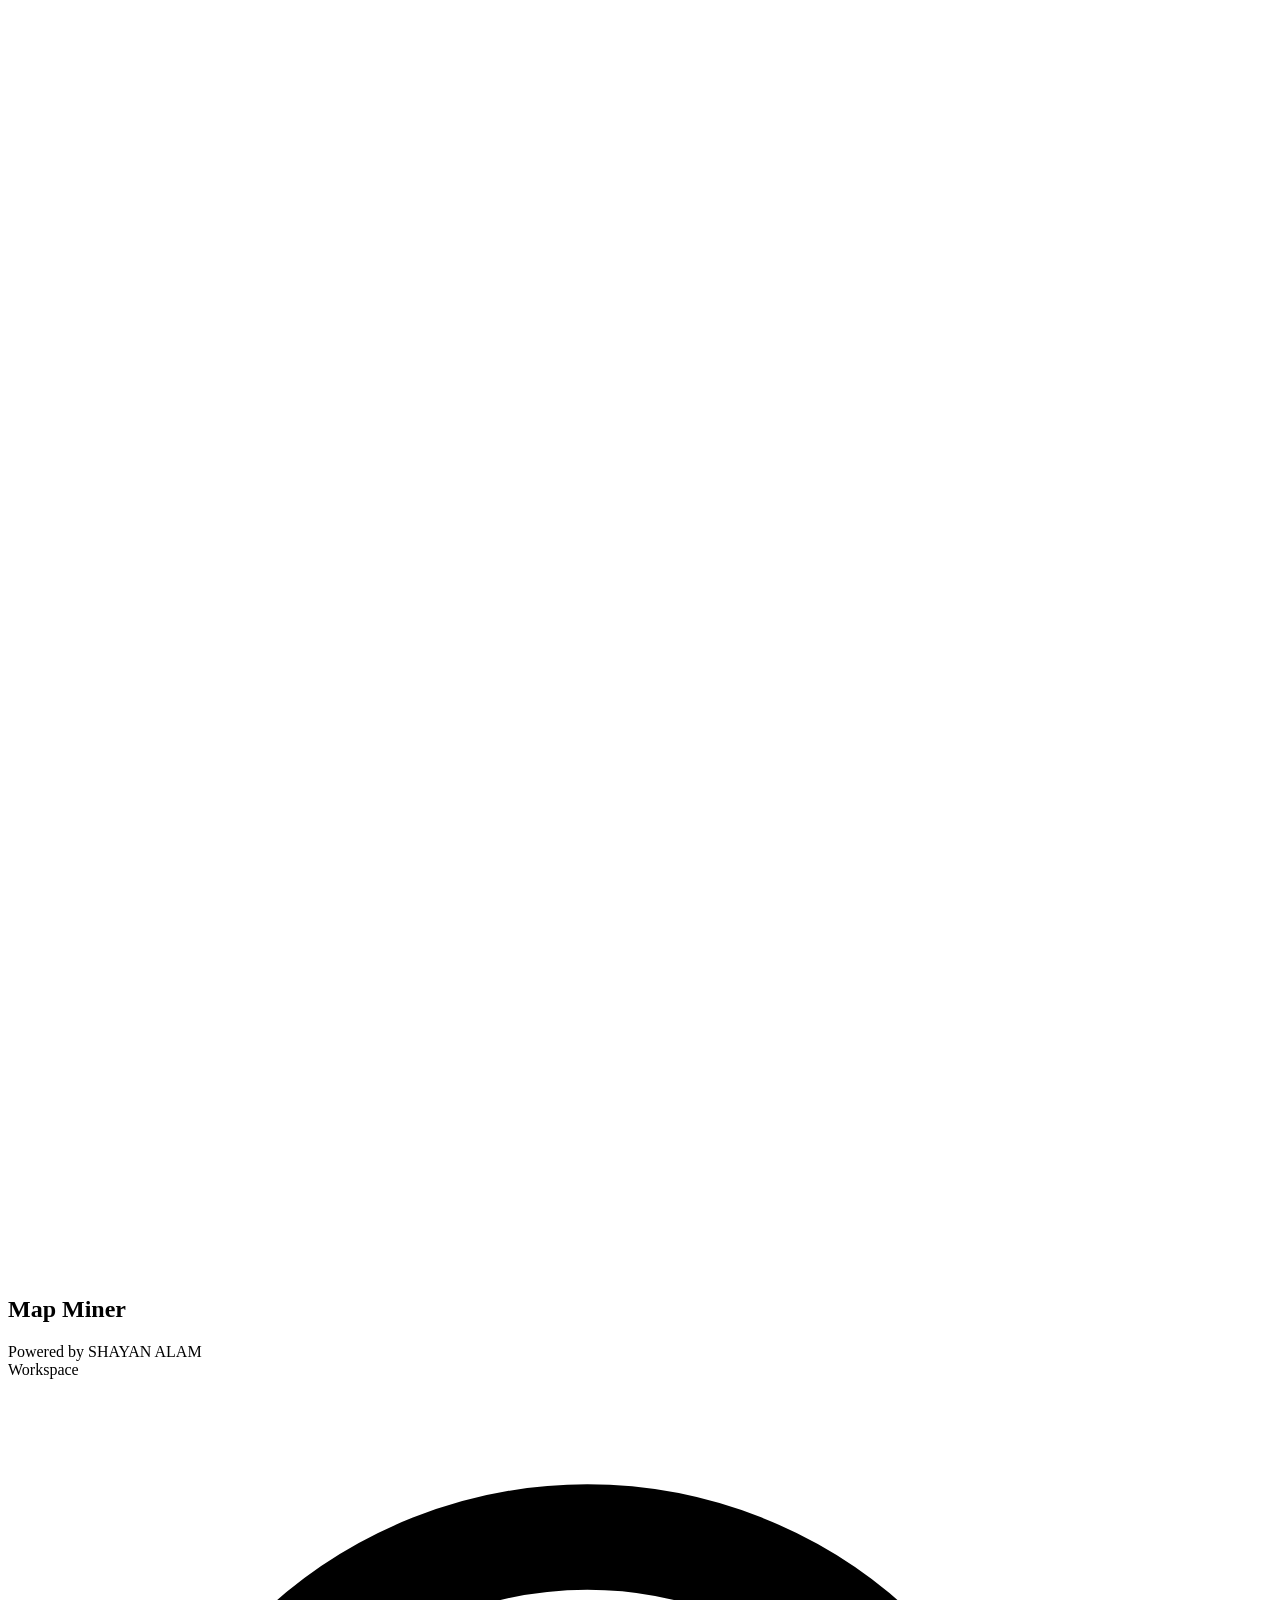
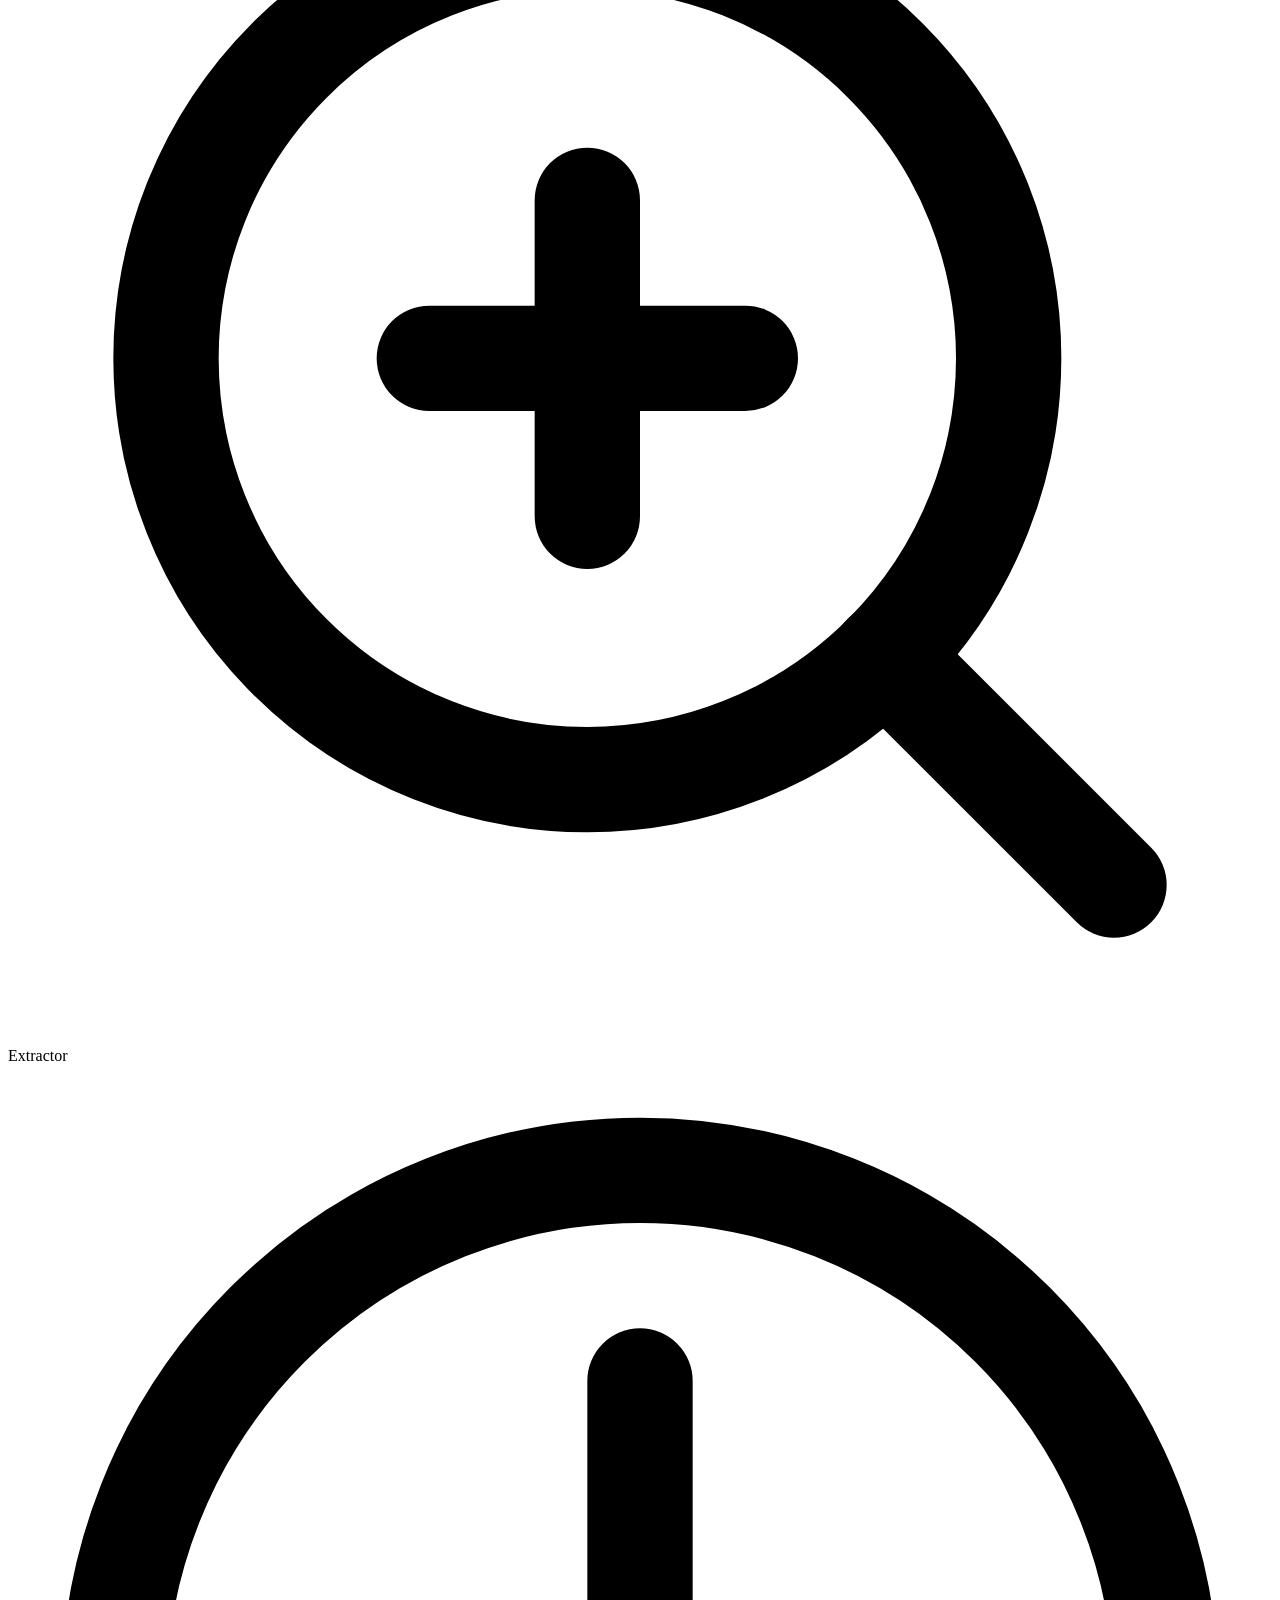
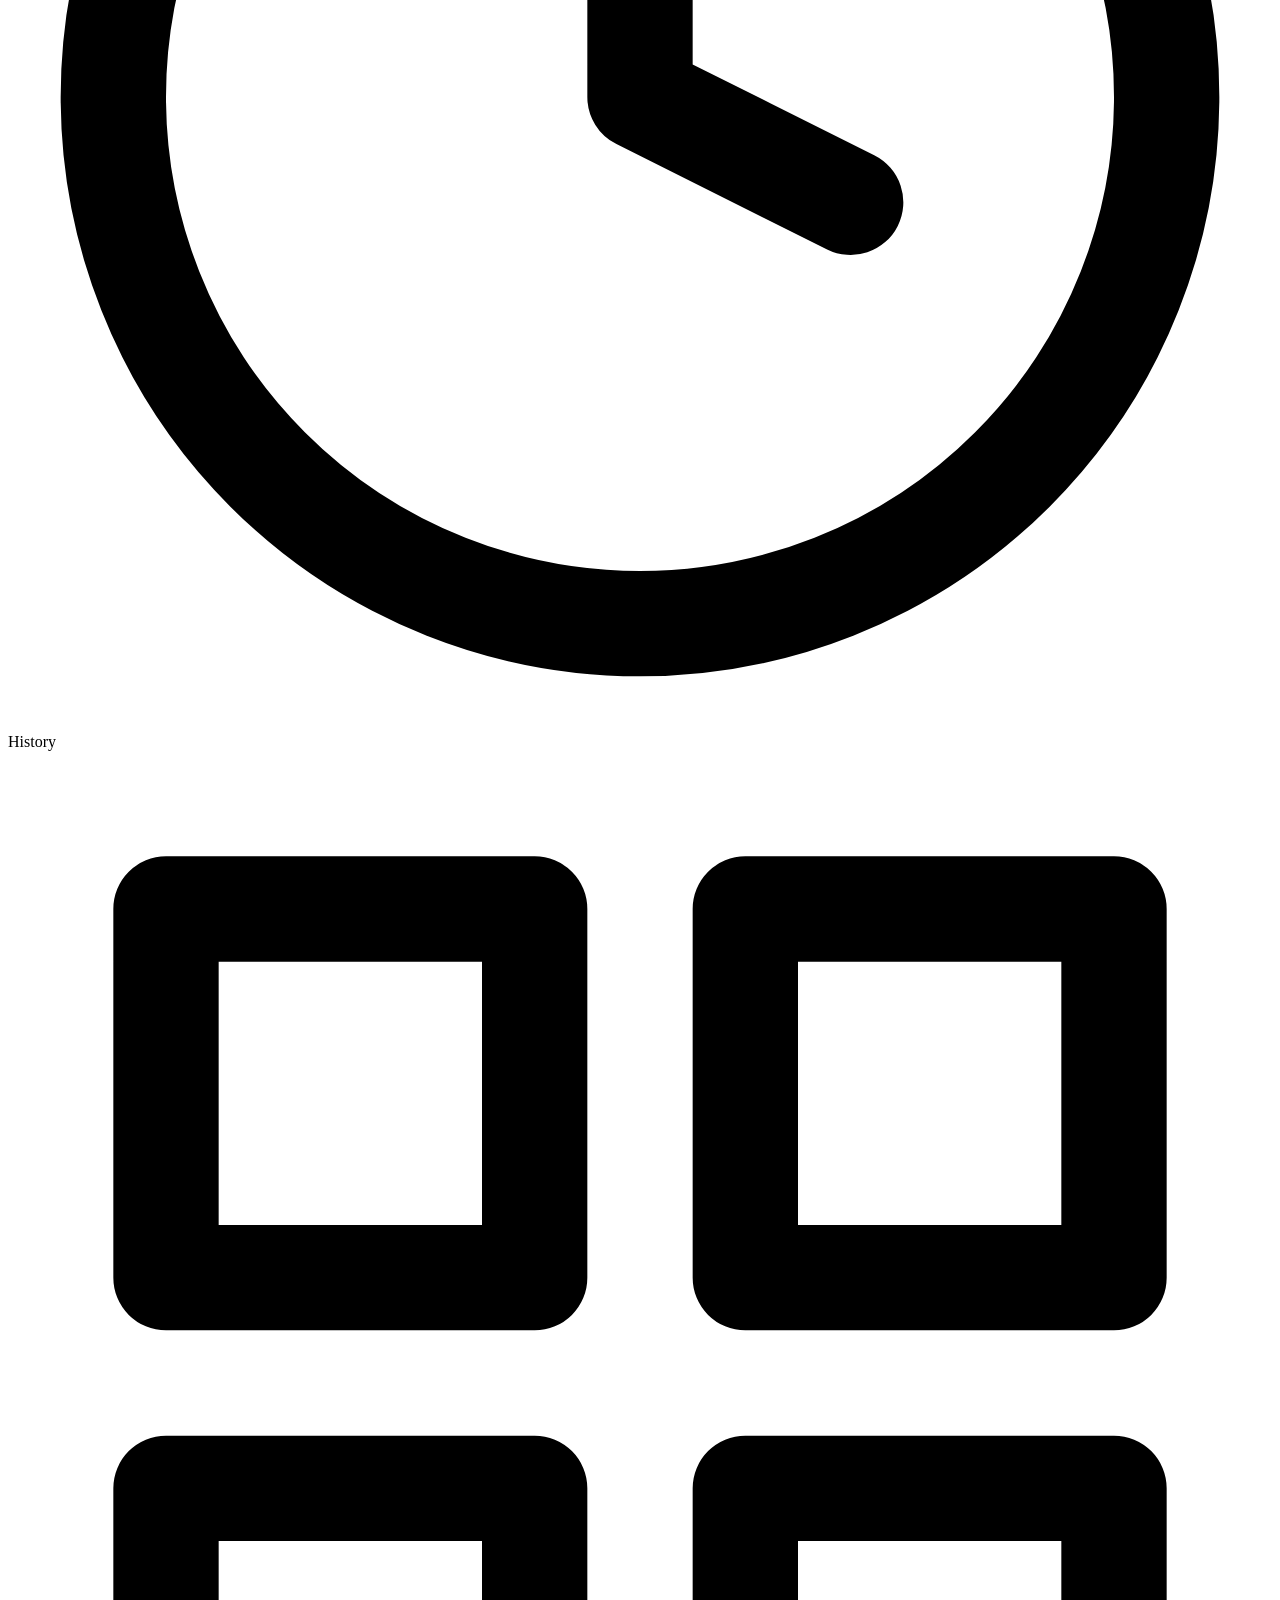
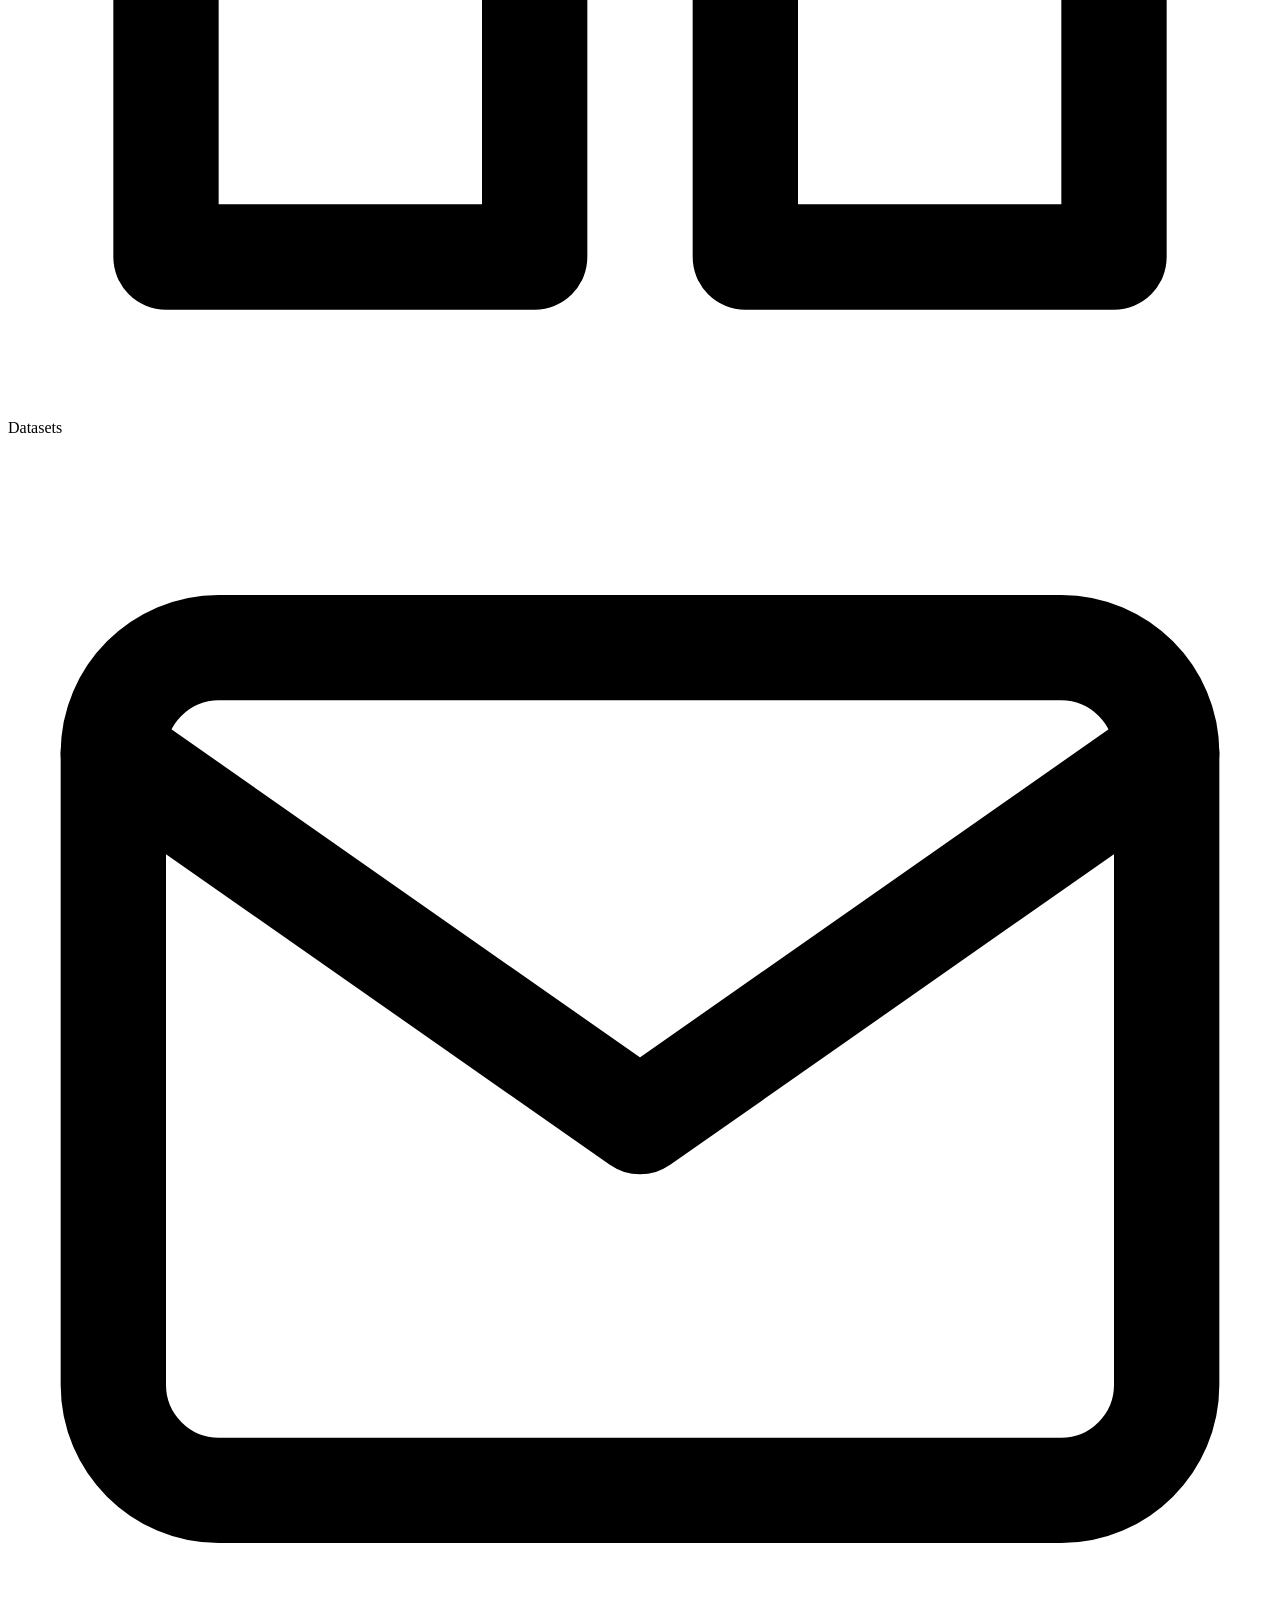
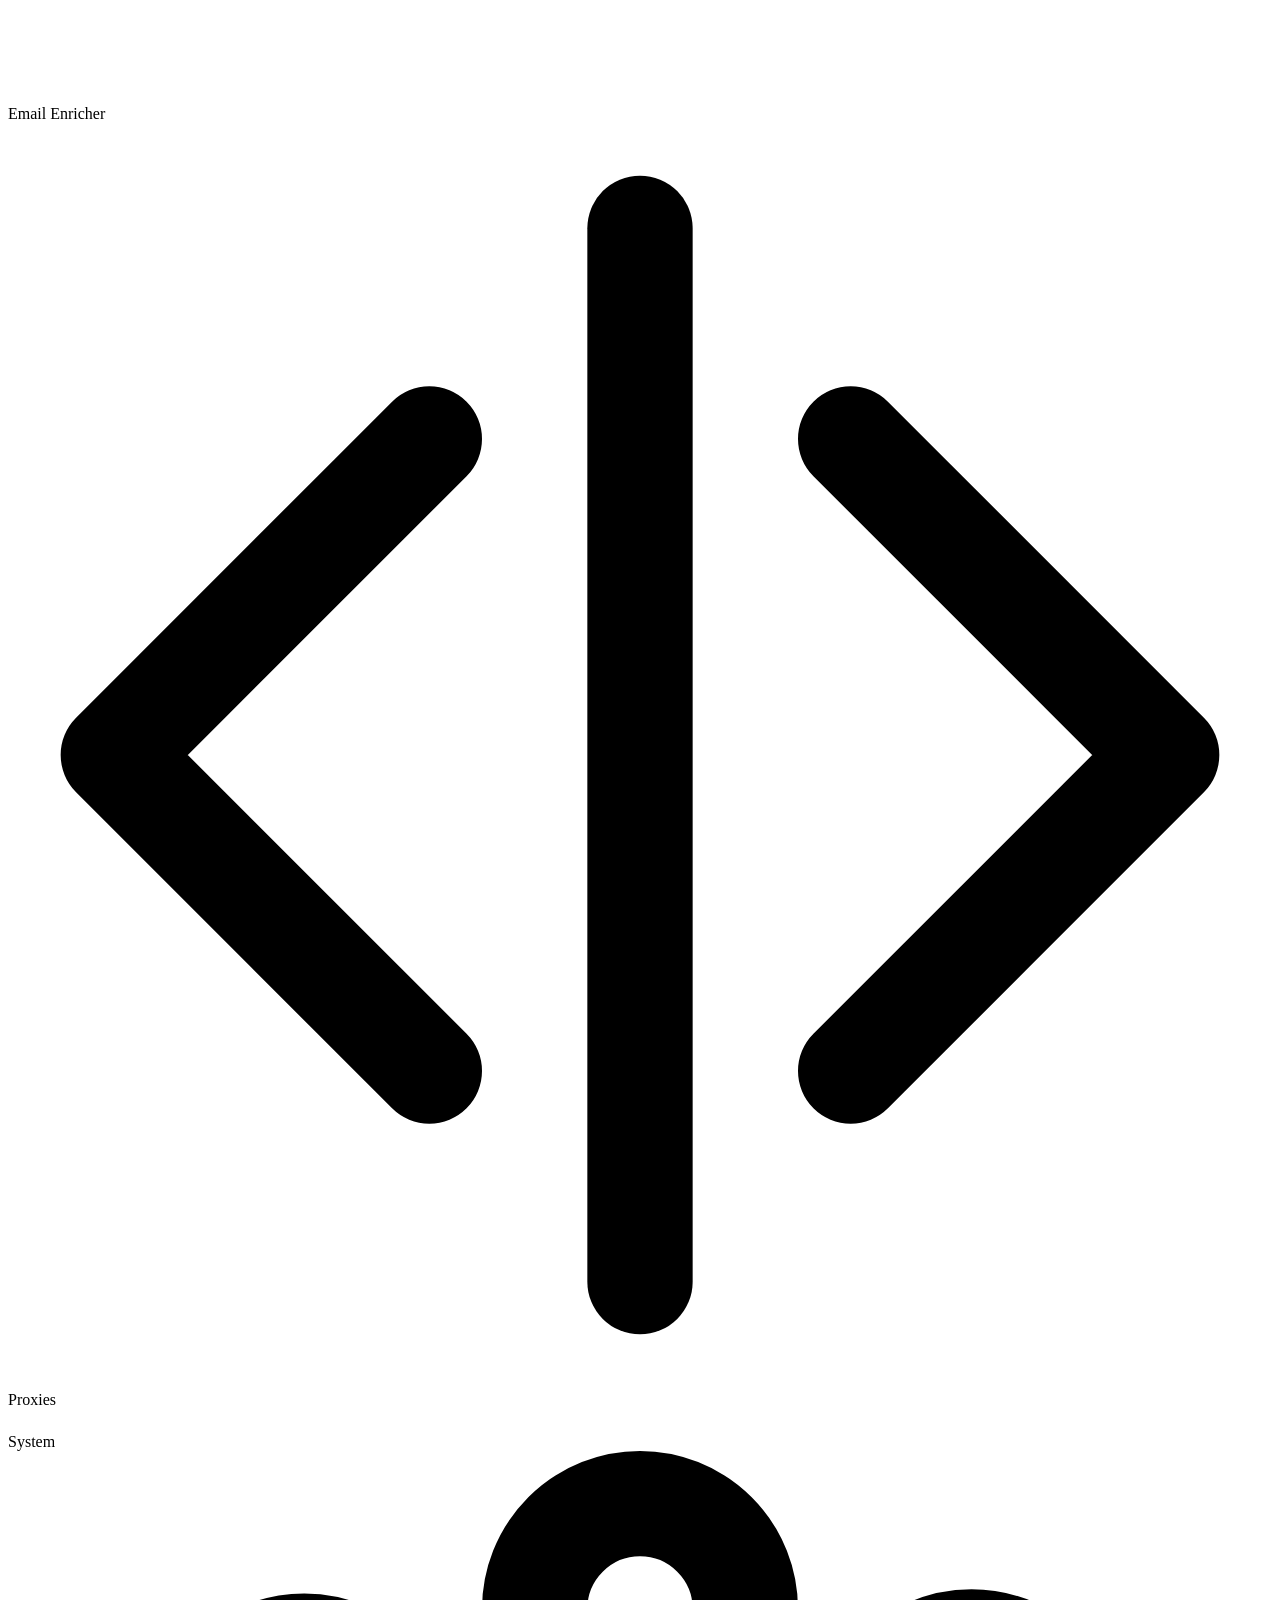
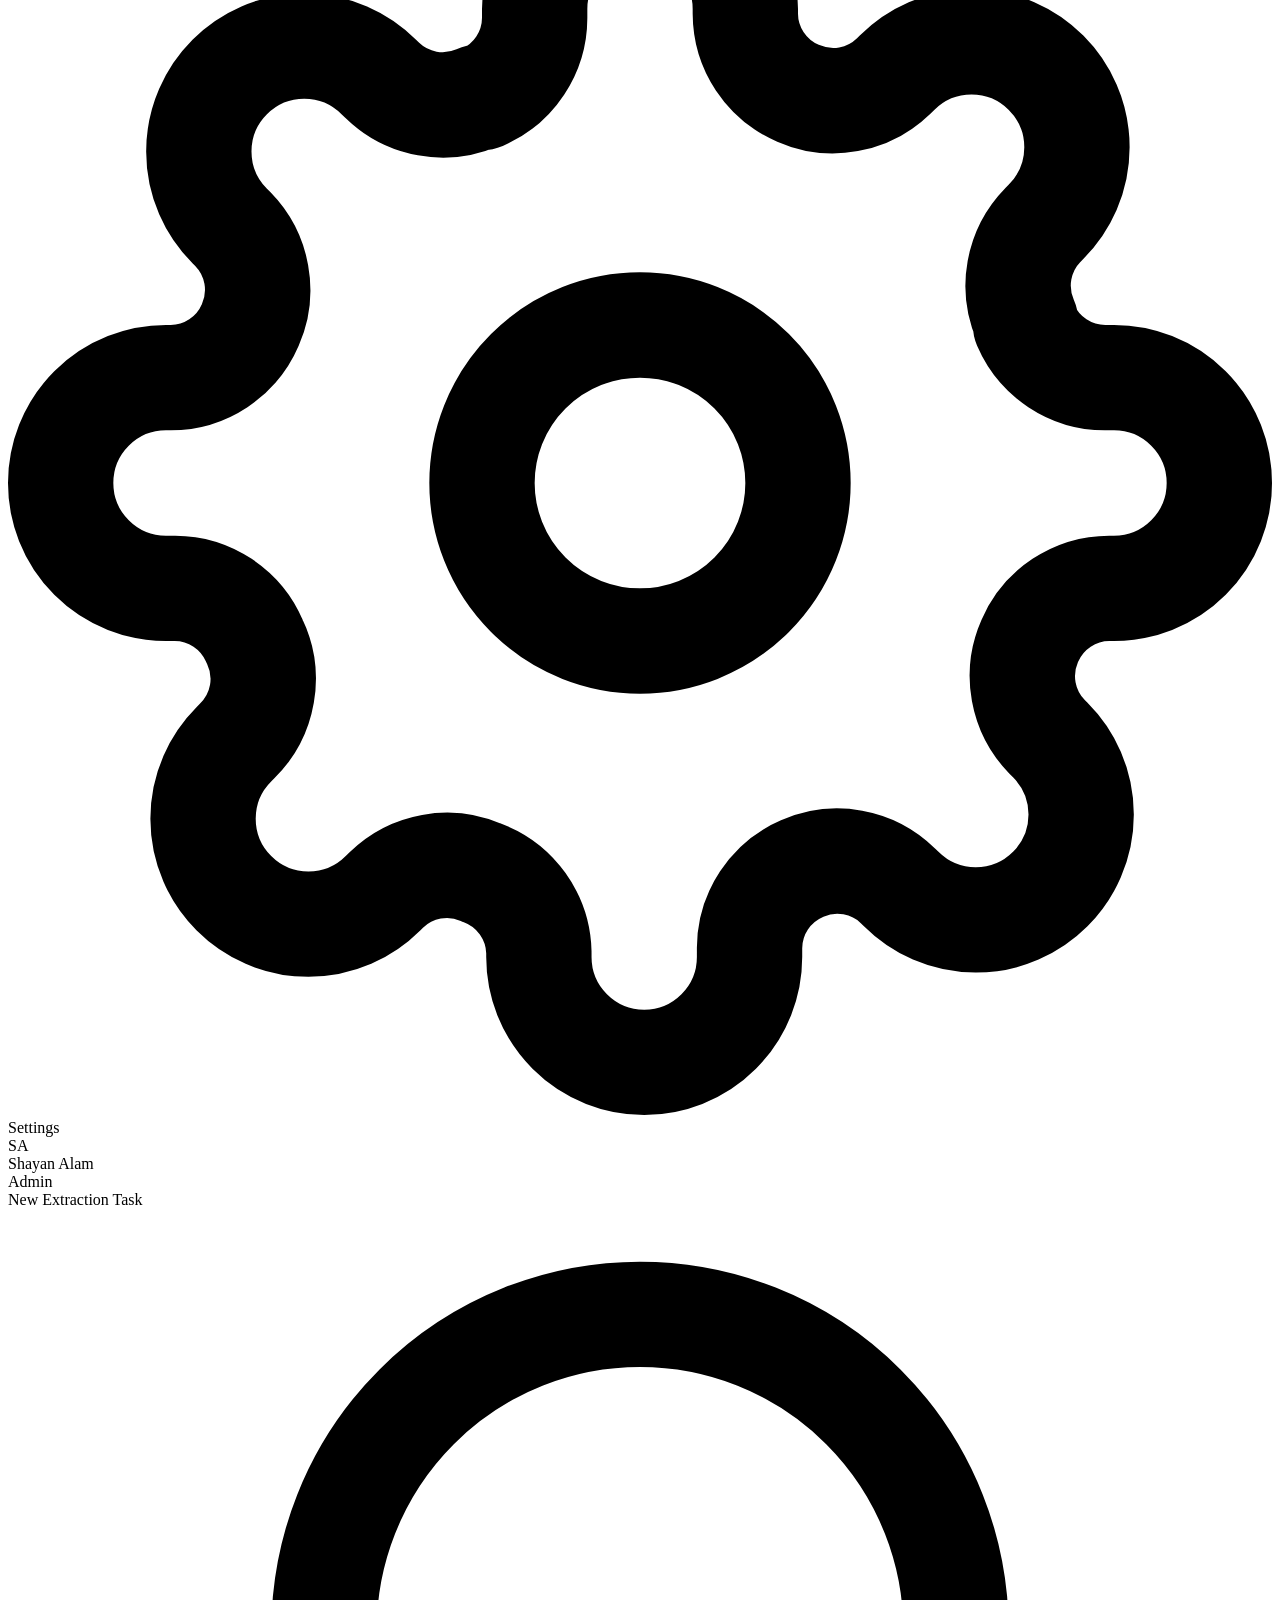
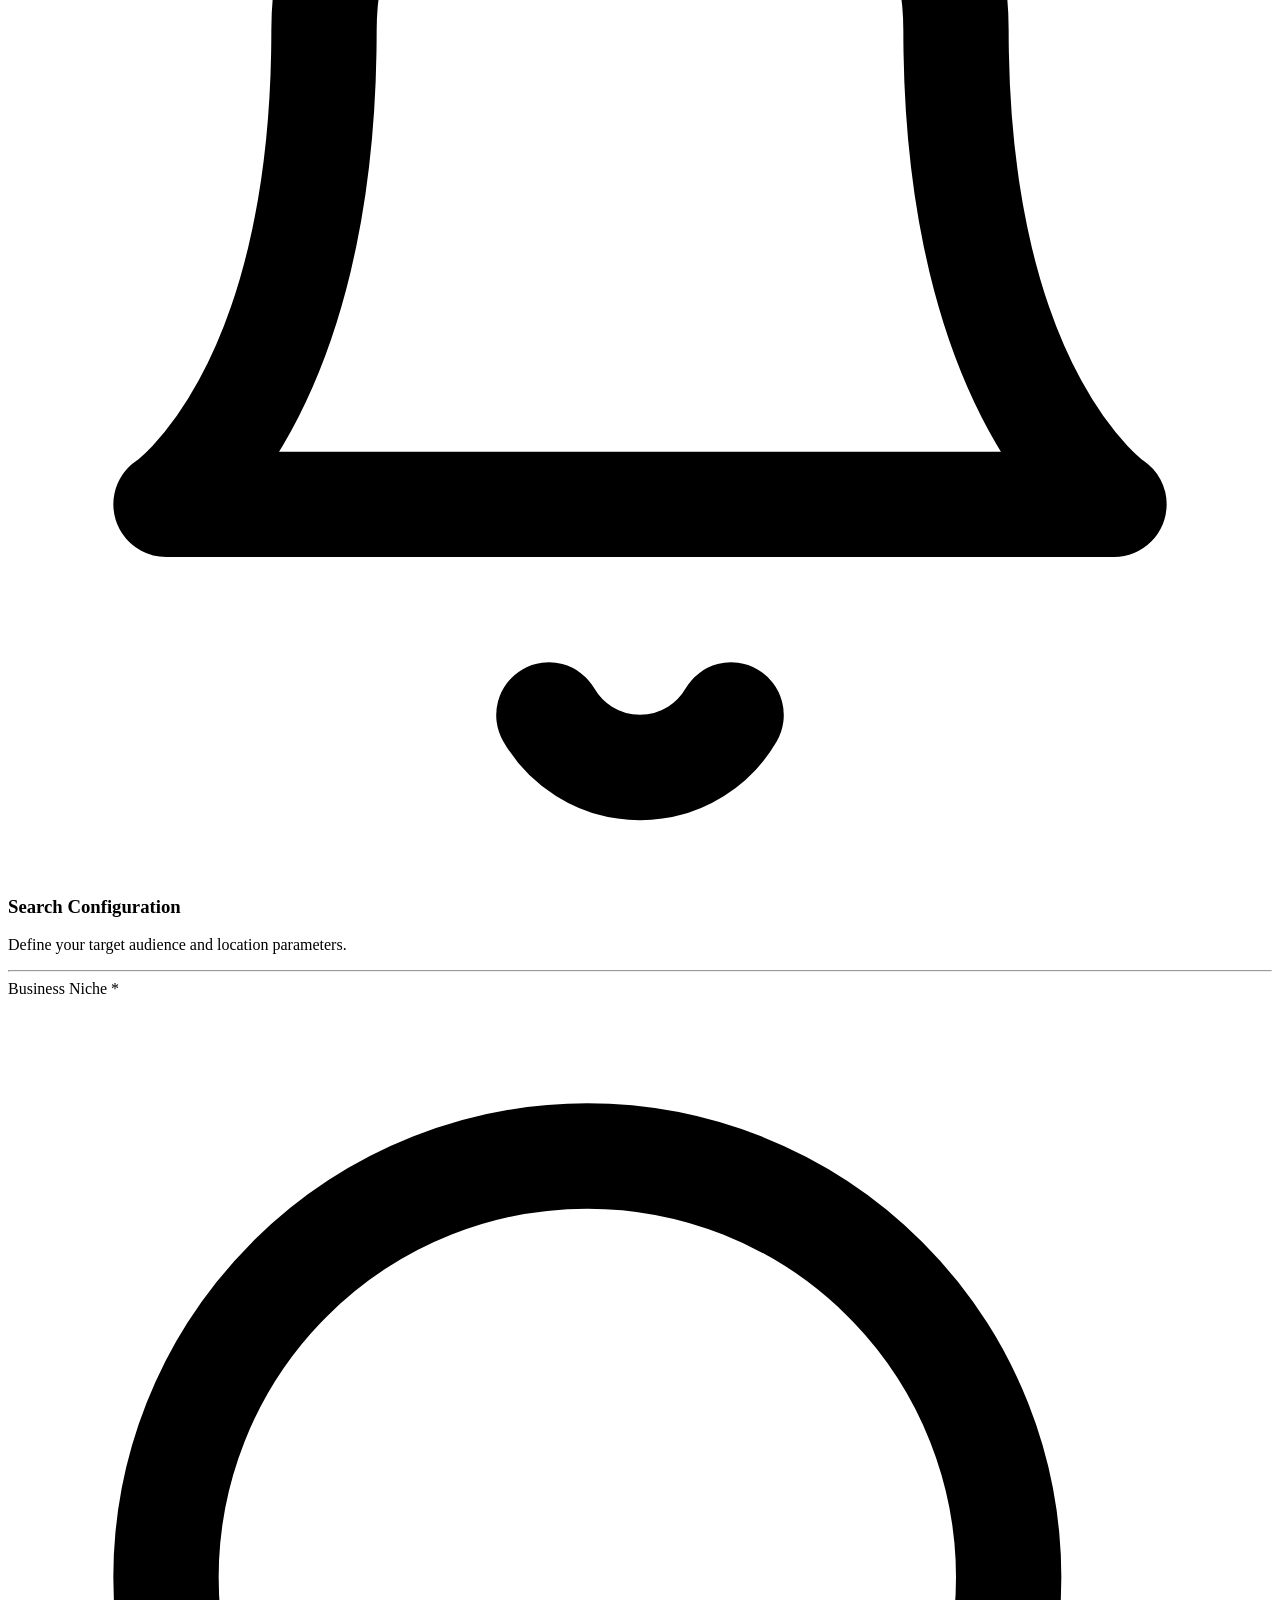
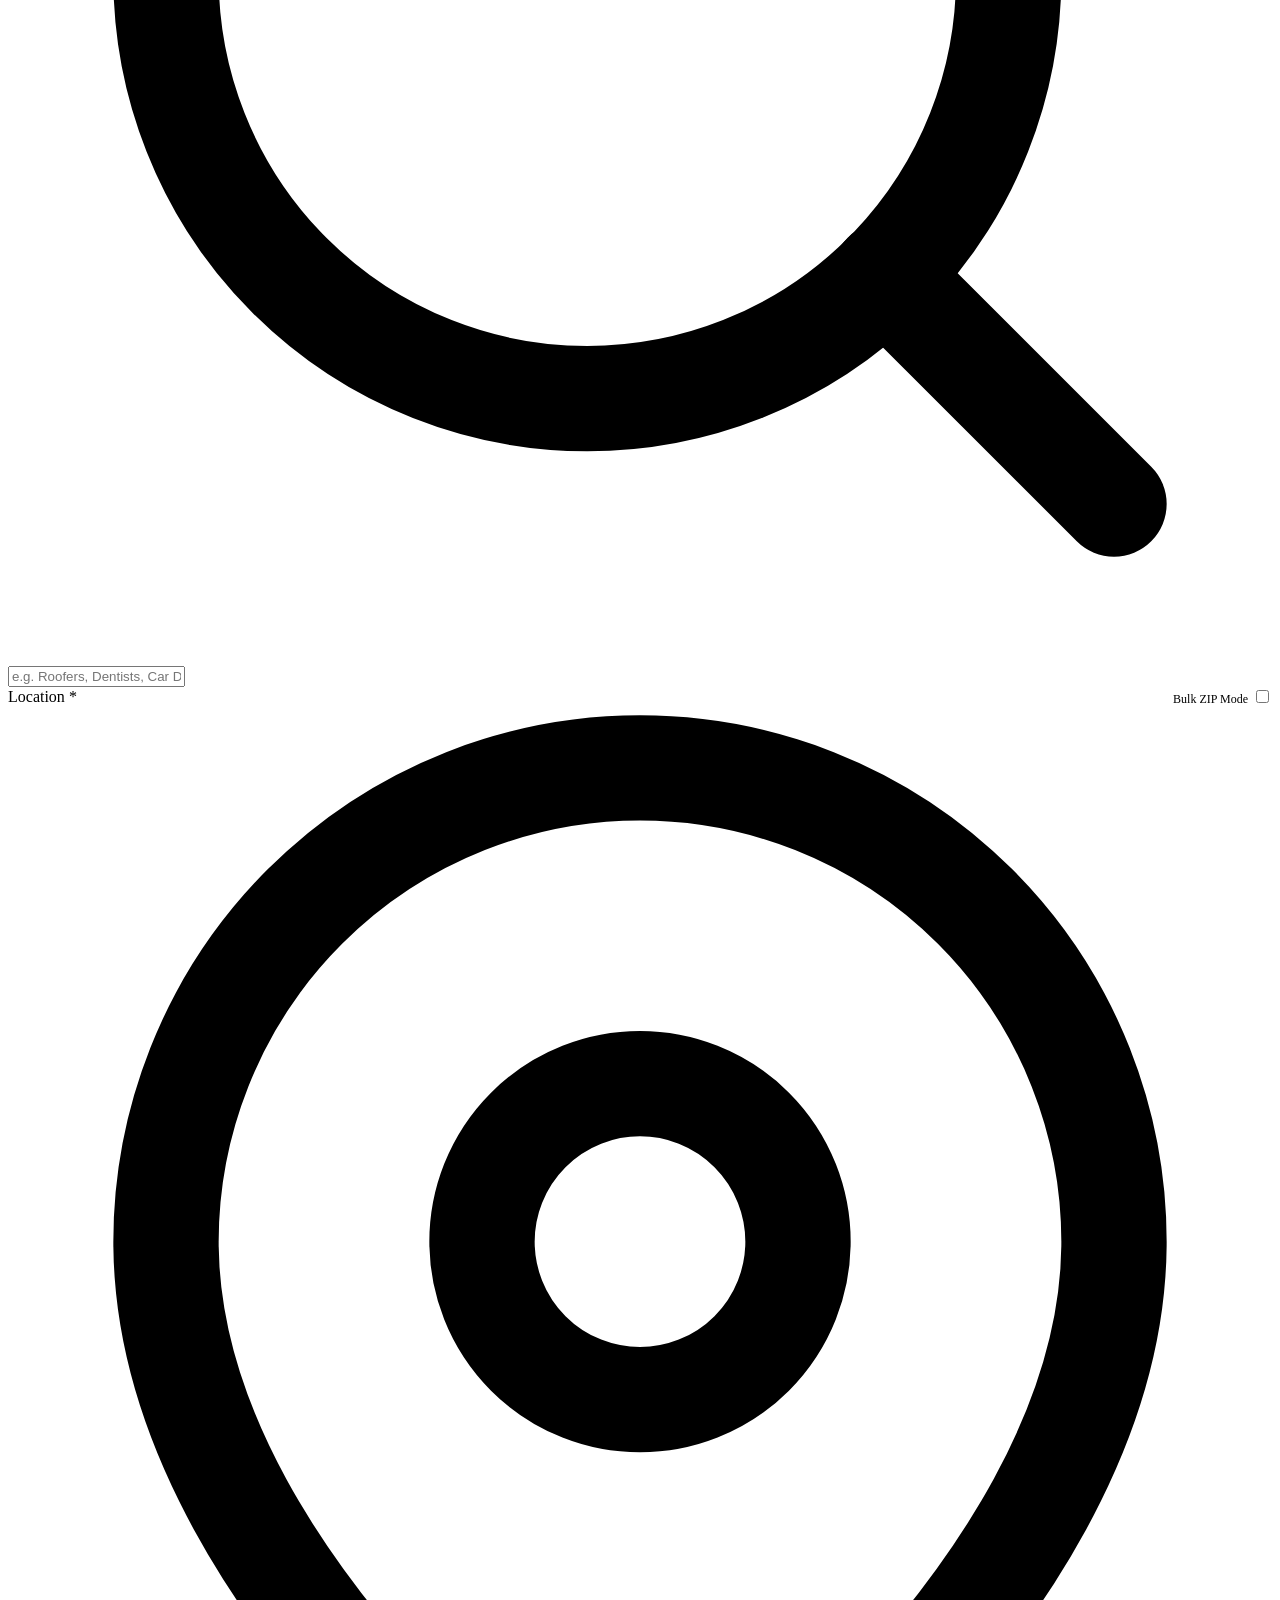
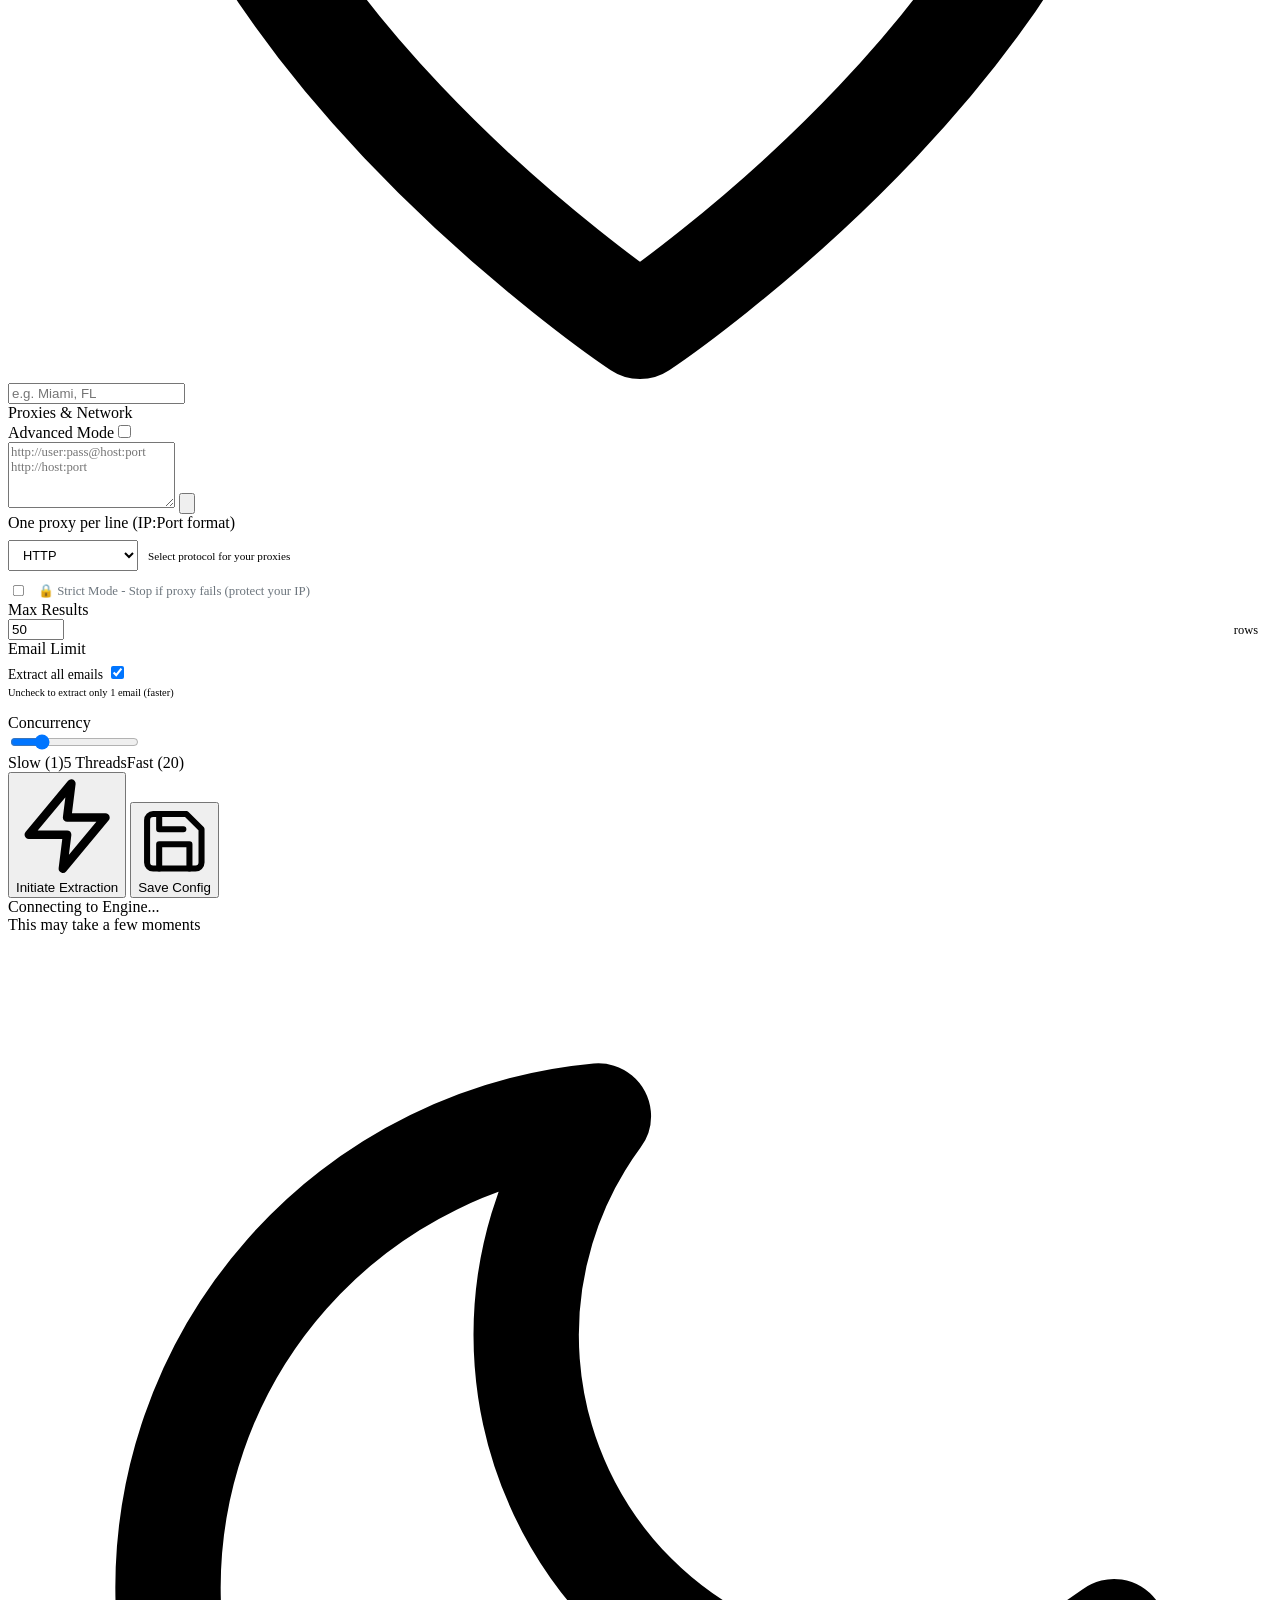
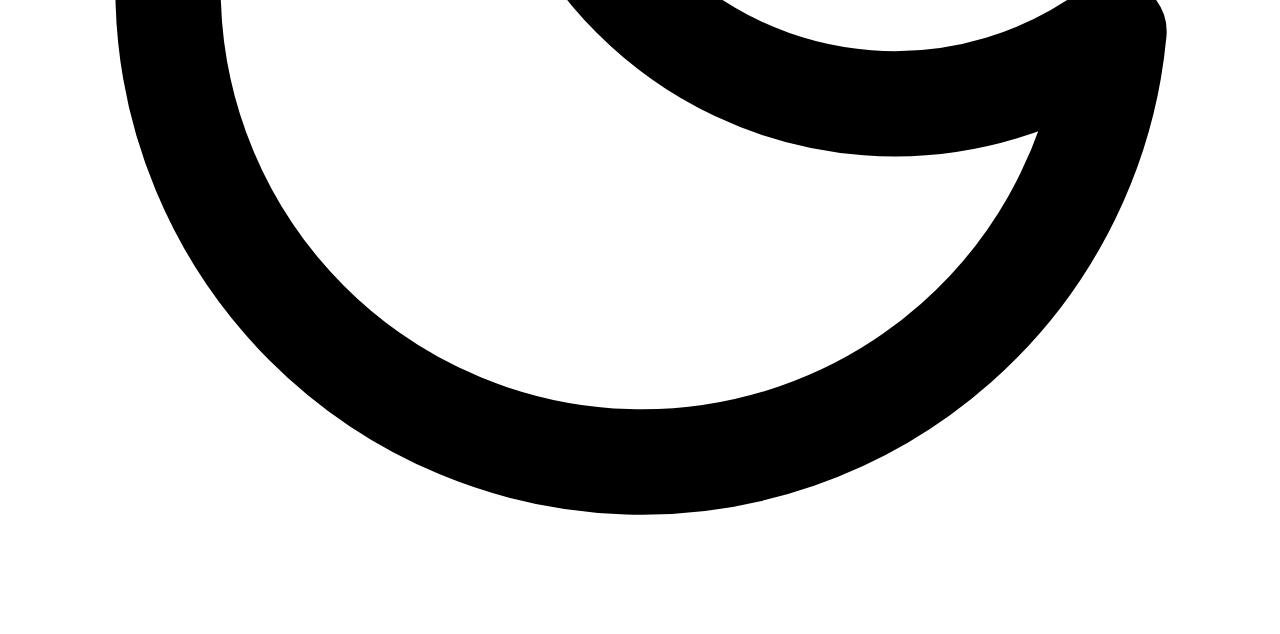
==== commit ad44dfea: "Add proxy type dropdown (HTTP/HTTPS/SOCKS4/SOCKS5) for both extraction and enrichment" ====
--- a/turbo/static/index.html
+++ b/turbo/static/index.html
@@ -163,7 +163,16 @@
                                                 <div class="verify-spinner"></div>
                                             </button>
                                         </div>
-                                        <div class="form-hint" id="proxy-hint">One proxy per line (HTTP/SOCKS5)</div>
+                                        <div class="form-hint" id="proxy-hint">One proxy per line (IP:Port format)</div>
+                                        <div style="display: flex; gap: 10px; margin-top: 8px; align-items: center;">
+                                            <select id="proxy-type-extraction" class="form-input" style="width: 130px; padding: 6px 10px; font-size: 0.8rem;">
+                                                <option value="http://">HTTP</option>
+                                                <option value="https://">HTTPS</option>
+                                                <option value="socks4://">SOCKS4</option>
+                                                <option value="socks5://">SOCKS5</option>
+                                            </select>
+                                            <span style="font-size: 0.7rem; color: var(--text-muted);">Select protocol for your proxies</span>
+                                        </div>
                                         <div class="strict-mode-toggle" style="margin-top: 10px; display: flex; align-items: center; gap: 10px;">
                                             <label class="switch" style="transform: scale(0.85);">
                                                 <input type="checkbox" id="strict-mode-extraction">
@@ -448,6 +457,15 @@
                                 <span id="enricher-proxy-status"
                                     style="font-size: 0.75rem; color: var(--text-muted);"></span>
                             </div>
+                            <div style="display: flex; gap: 10px; margin-top: 8px; align-items: center;">
+                                <select id="proxy-type-enrich" class="form-input" style="width: 130px; padding: 6px 10px; font-size: 0.8rem;">
+                                    <option value="http://">HTTP</option>
+                                    <option value="https://">HTTPS</option>
+                                    <option value="socks4://">SOCKS4</option>
+                                    <option value="socks5://">SOCKS5</option>
+                                </select>
+                                <span style="font-size: 0.7rem; color: var(--text-muted);">Select protocol for your proxies</span>
+                            </div>
                             <div class="strict-mode-toggle" style="margin-top: 10px; display: flex; align-items: center; gap: 10px;">
                                 <label class="switch" style="transform: scale(0.85);">
                                     <input type="checkbox" id="strict-mode-enrich">
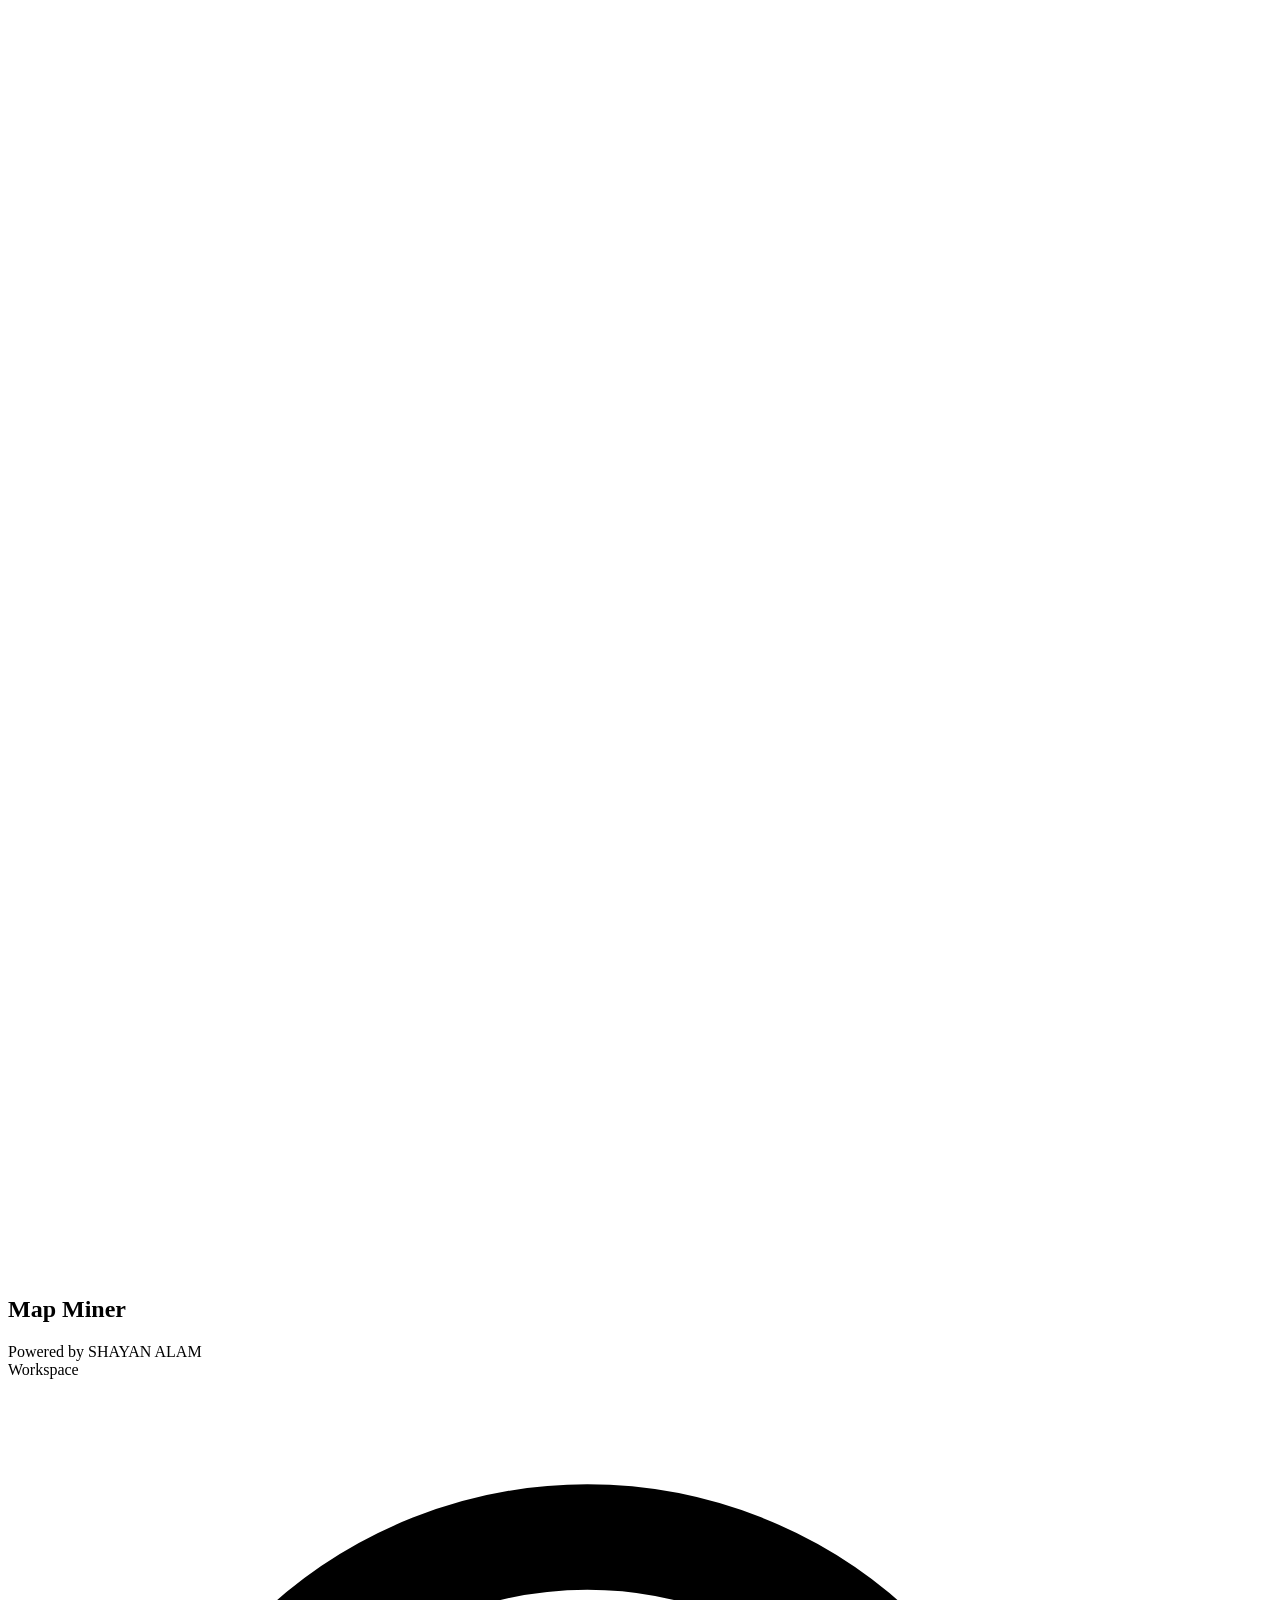
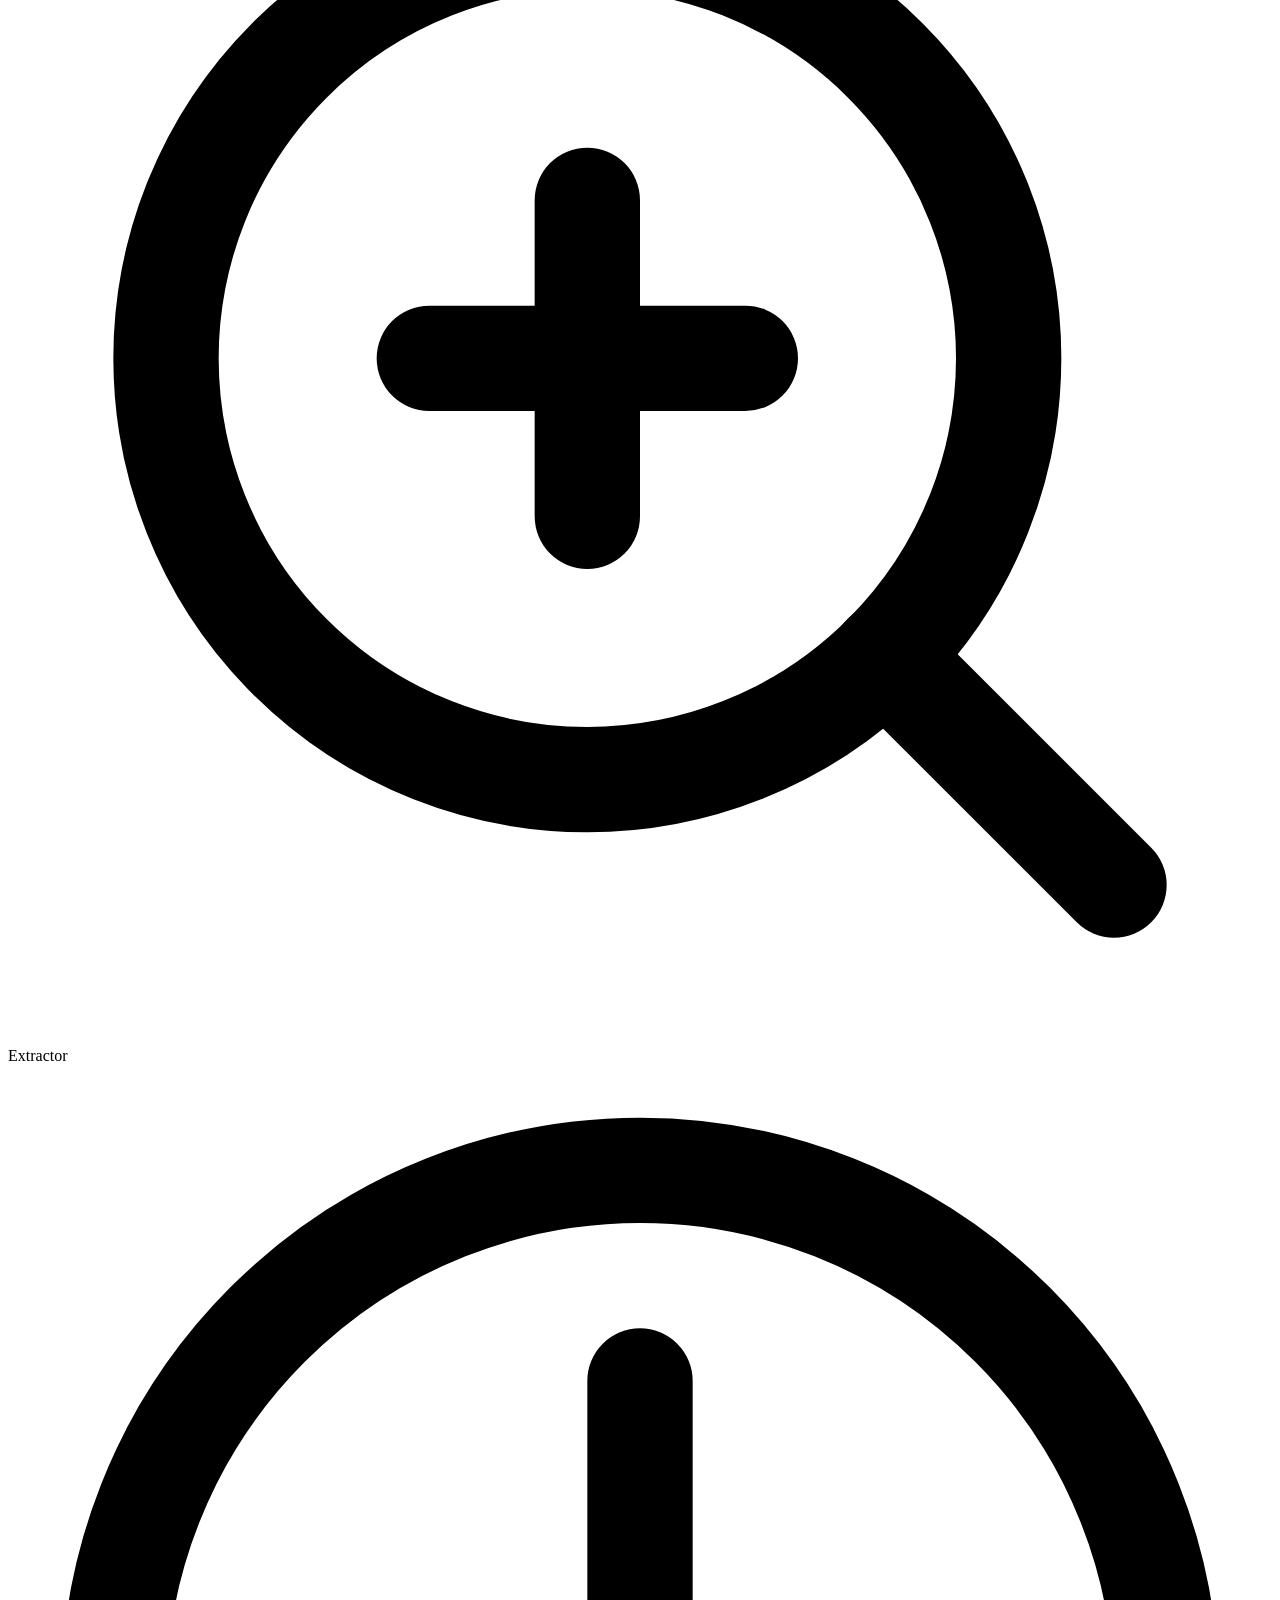
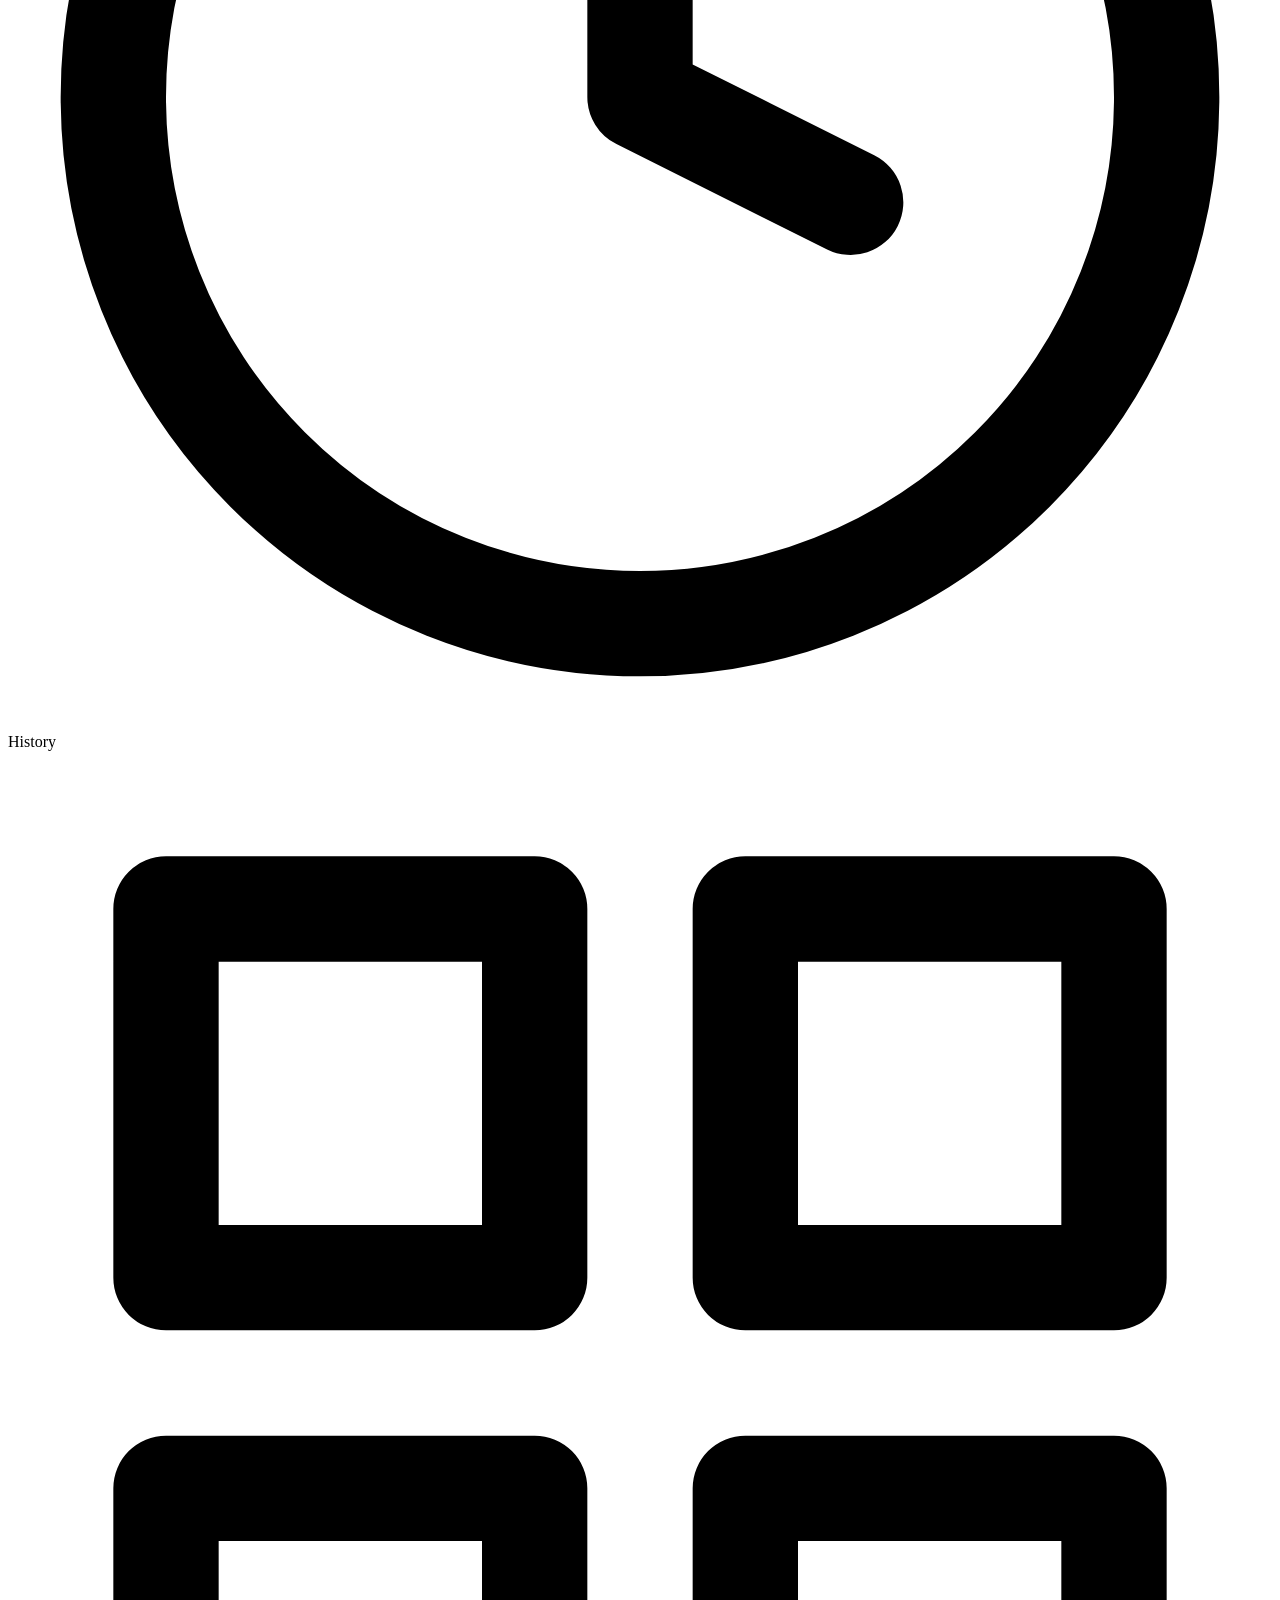
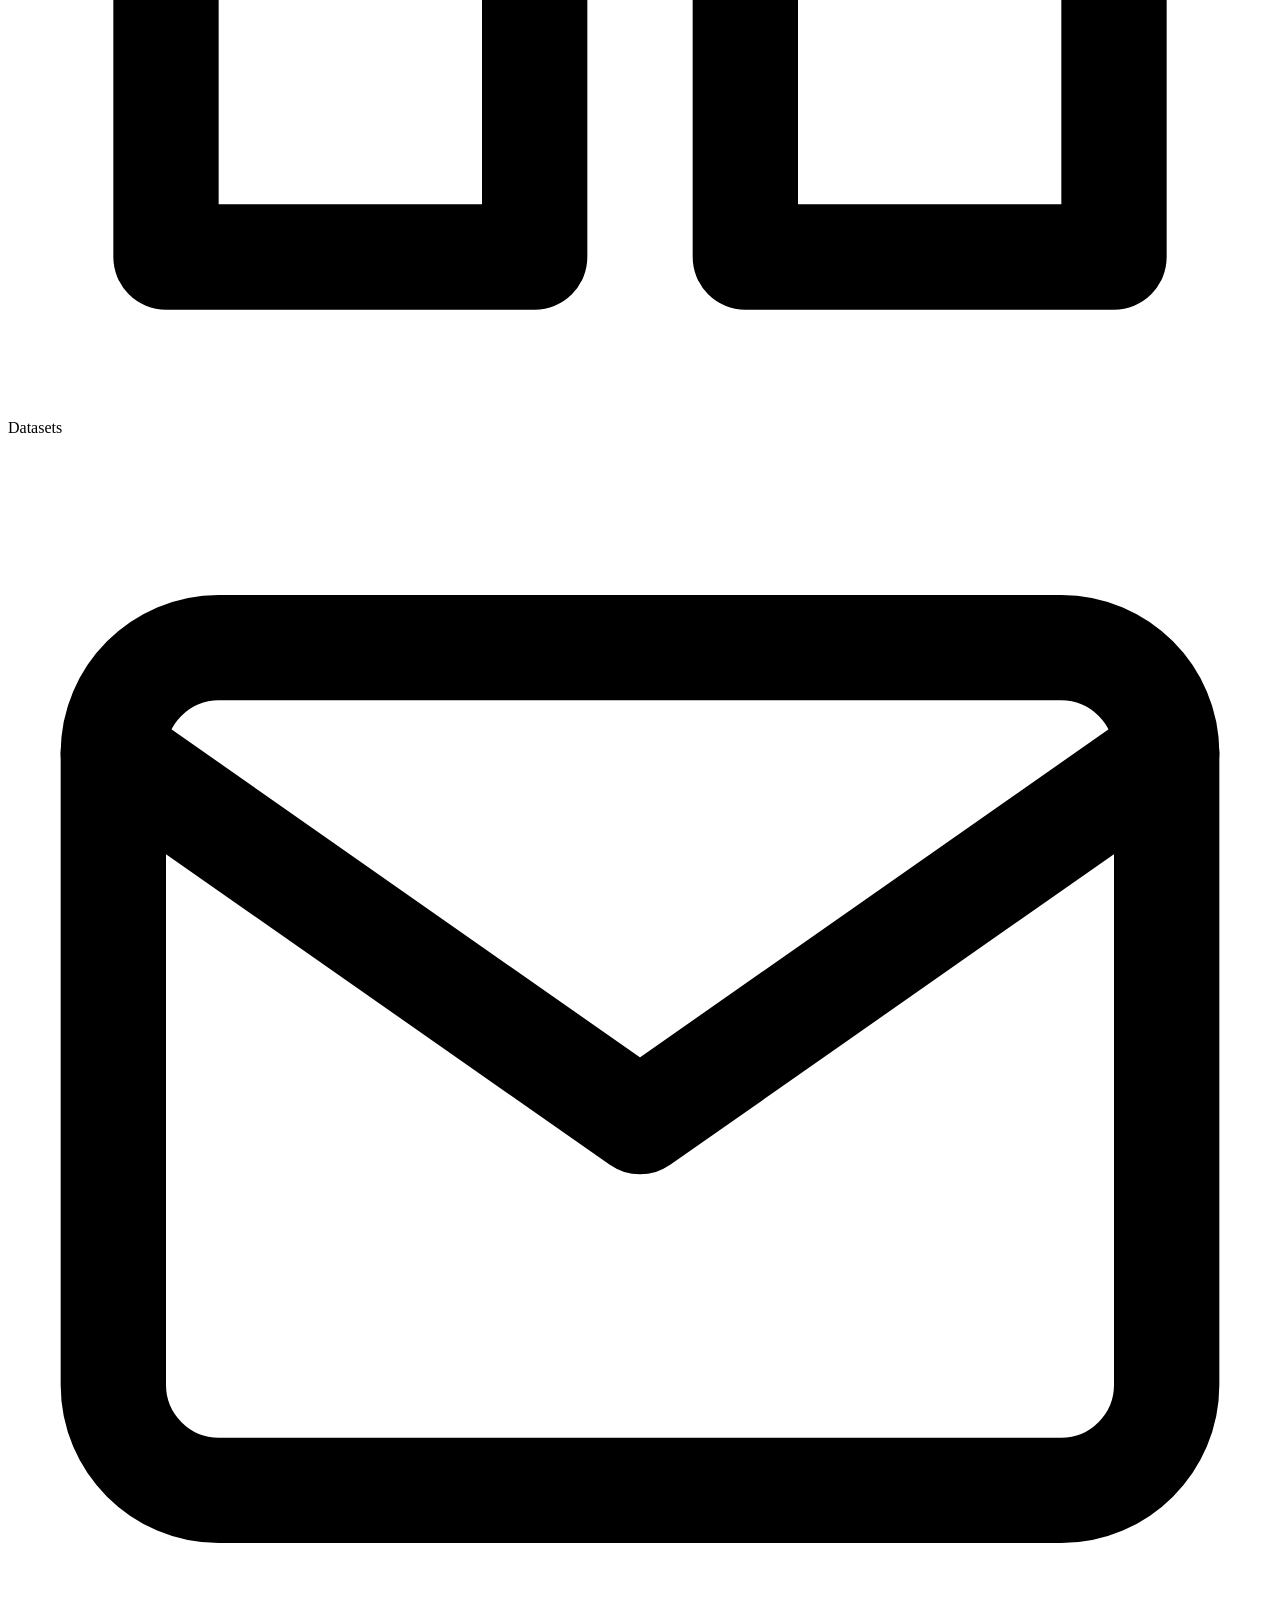
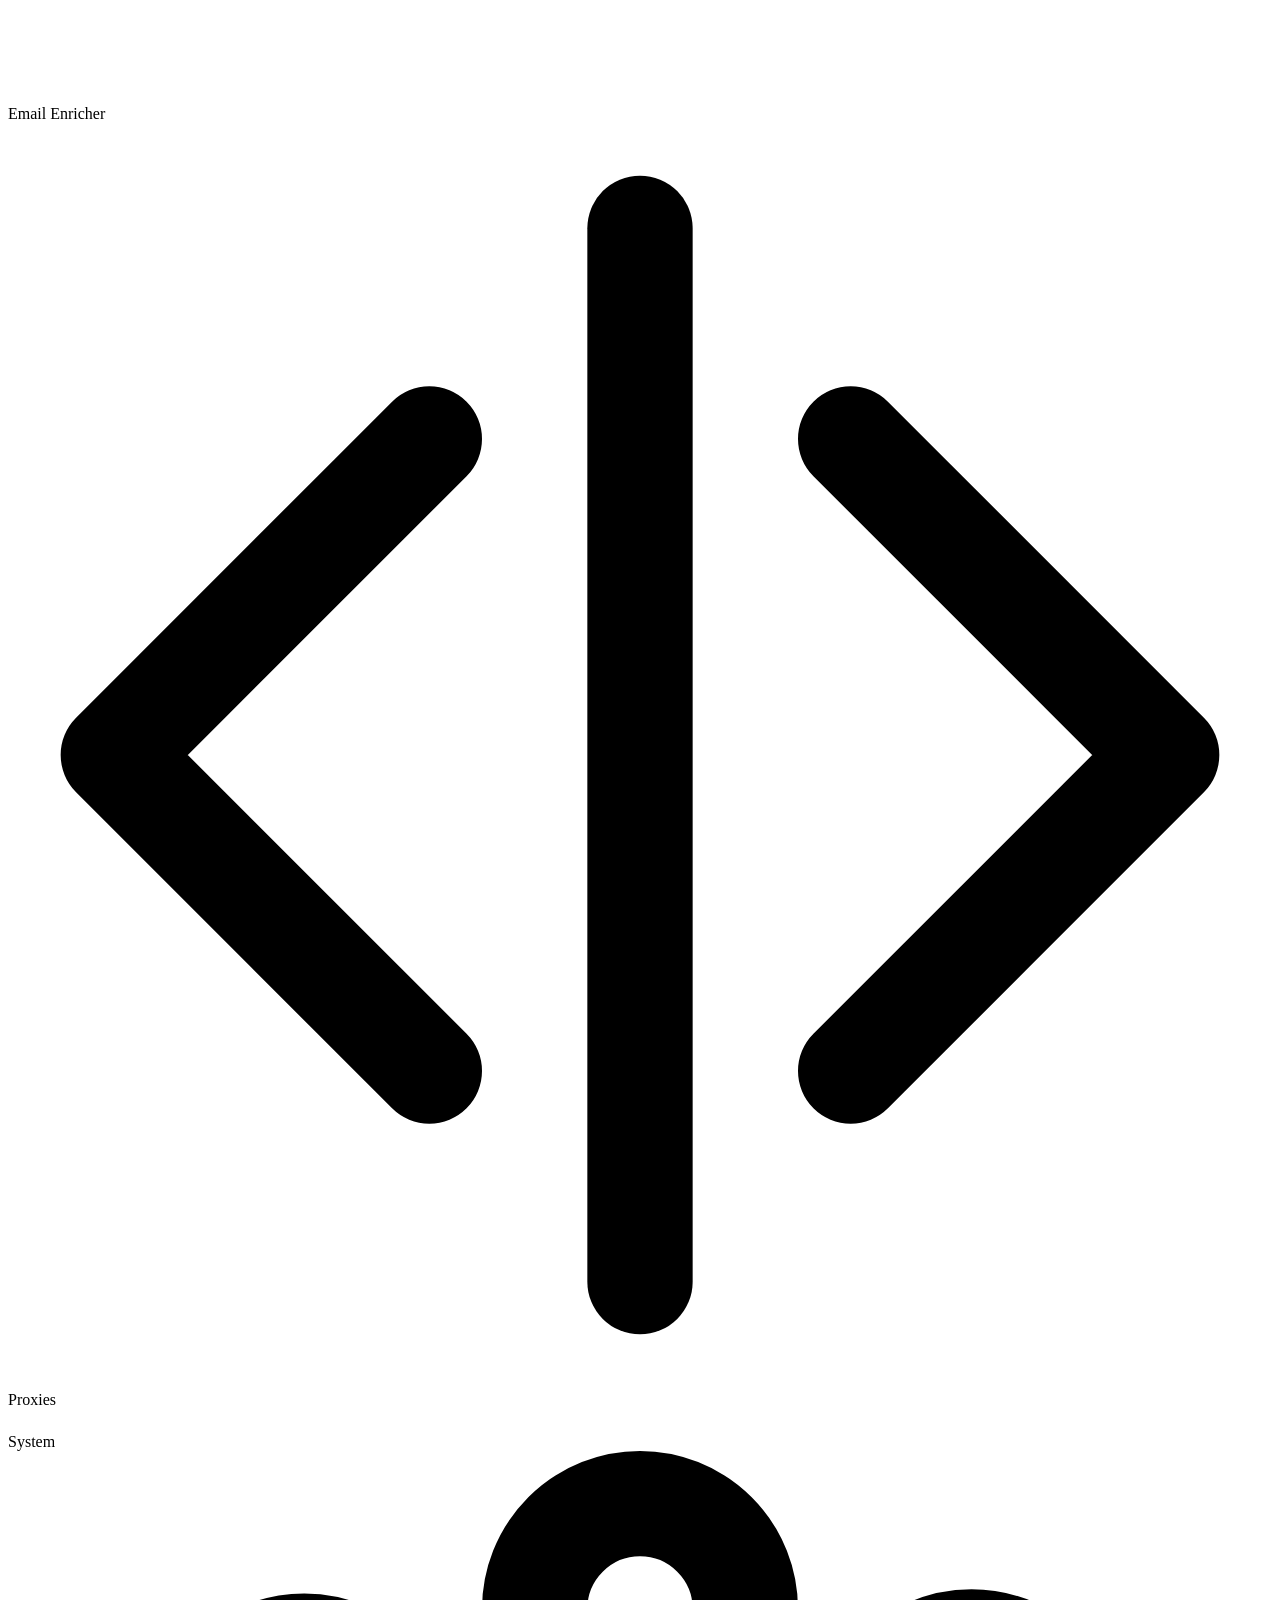
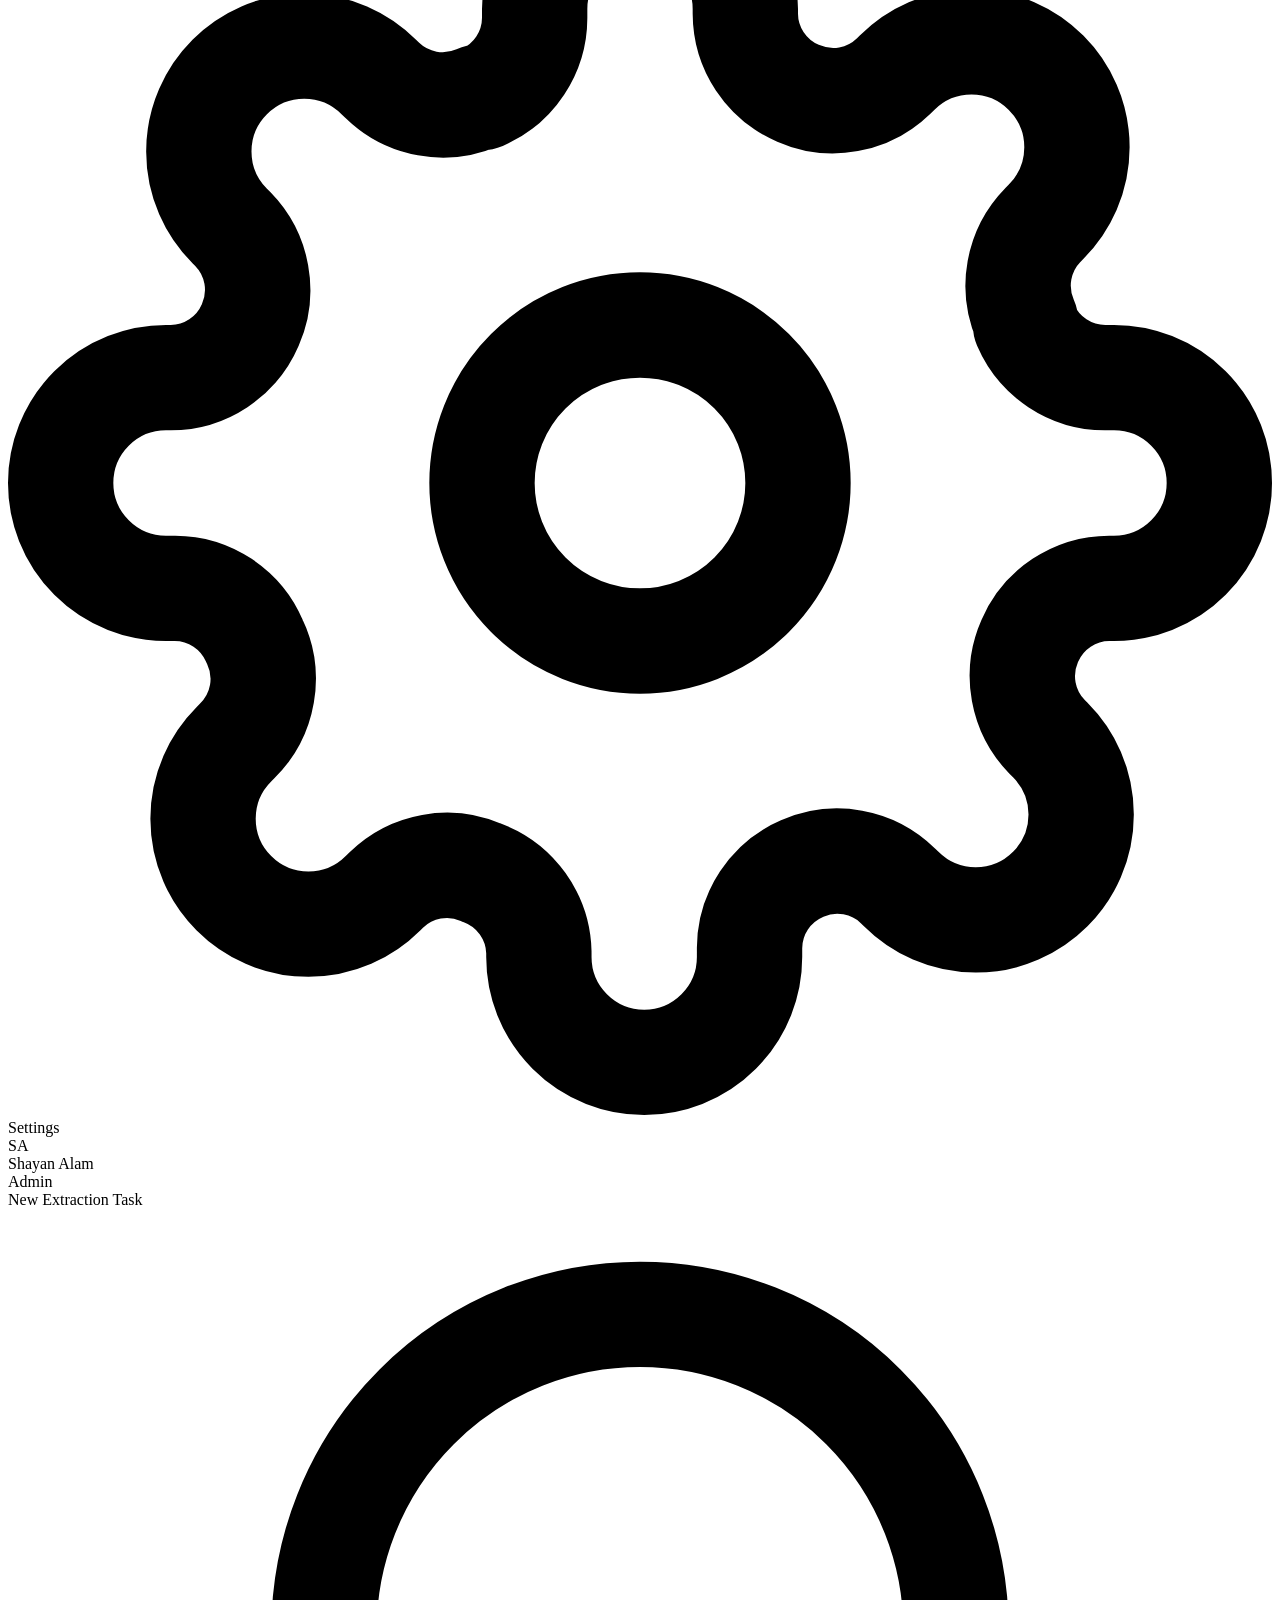
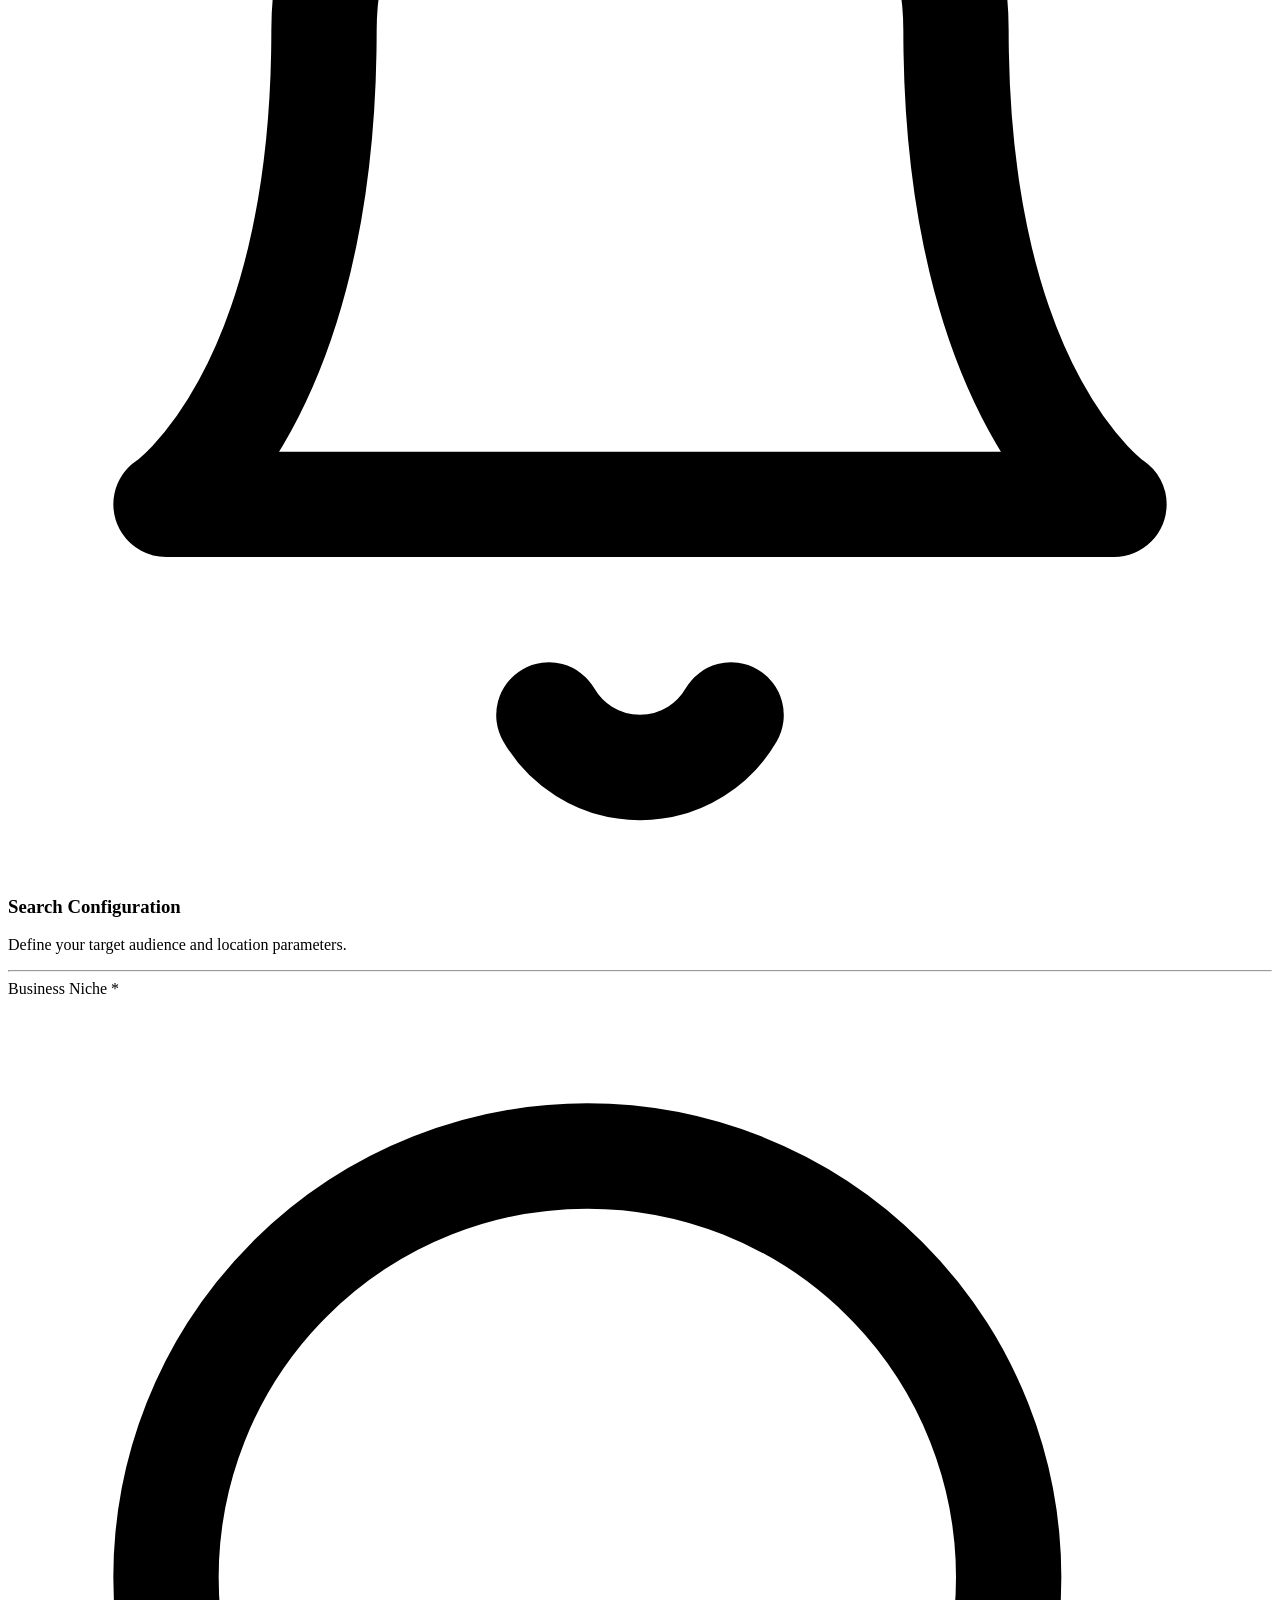
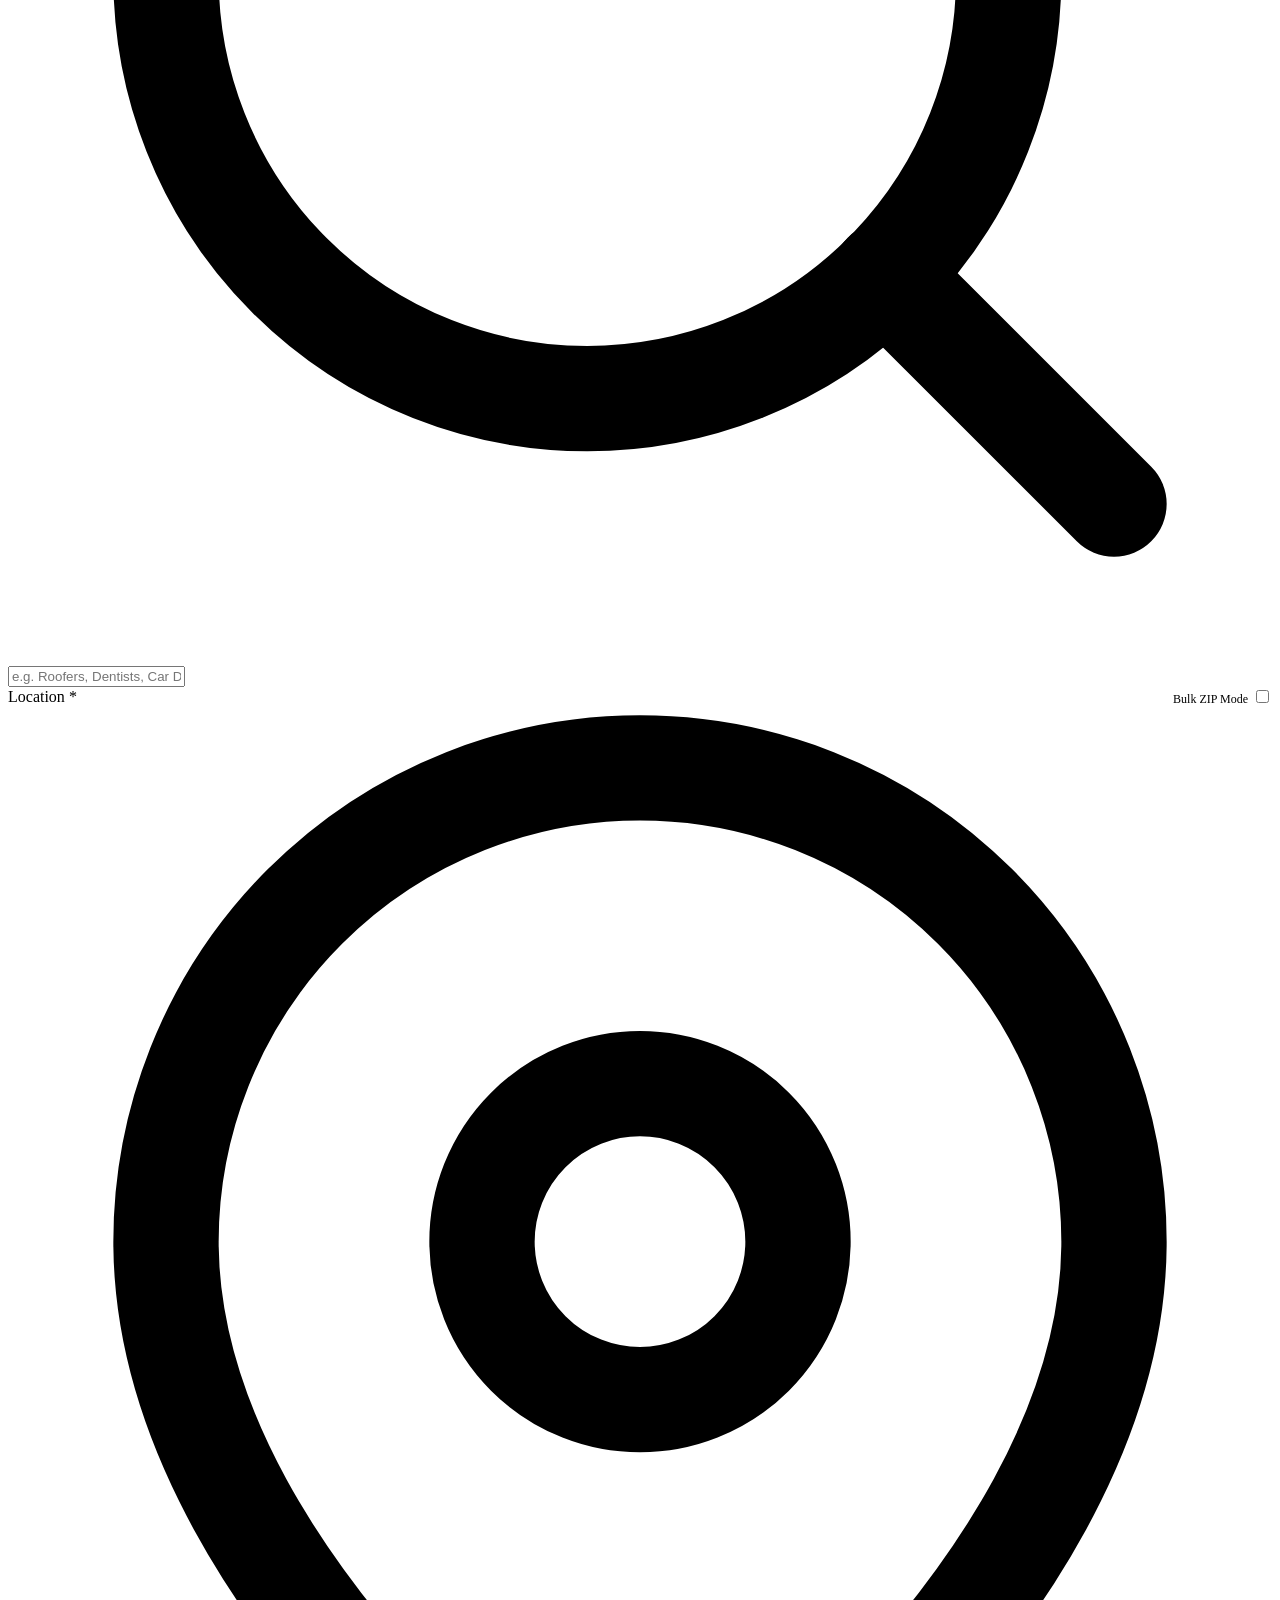
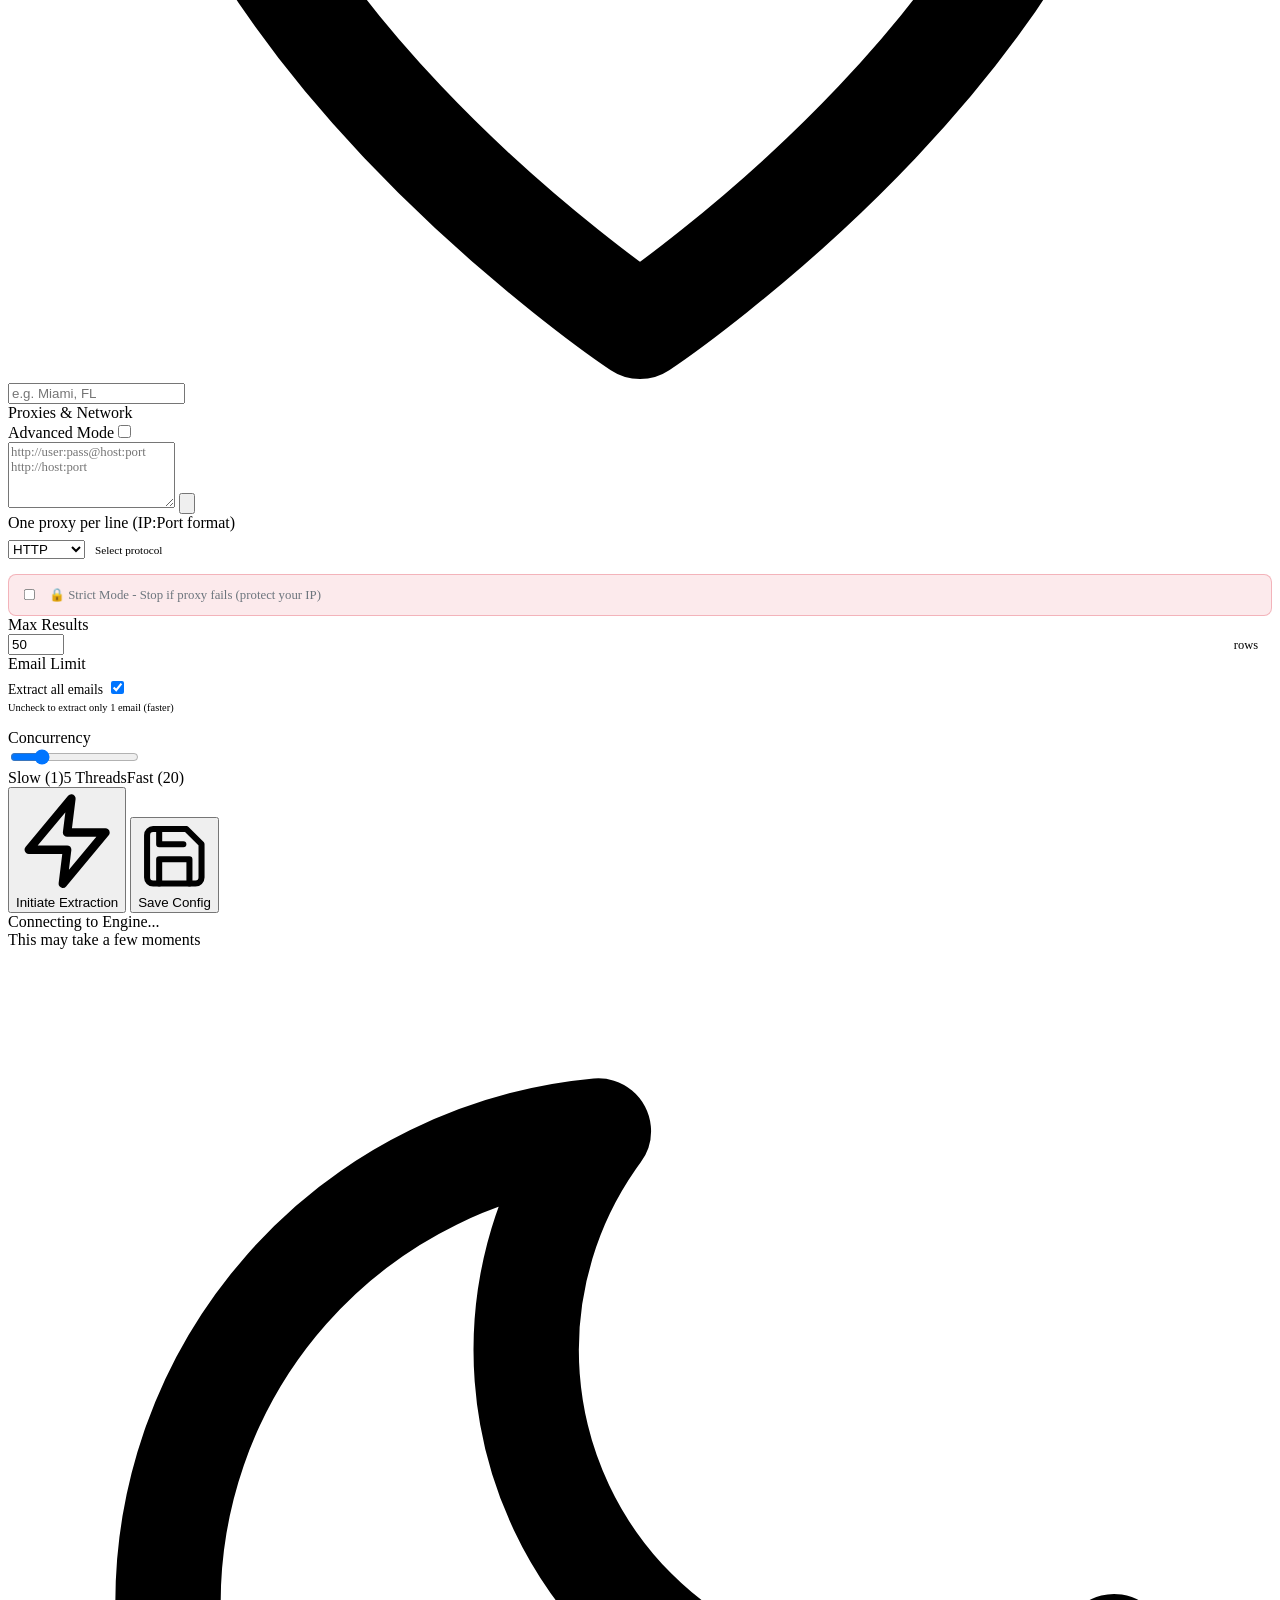
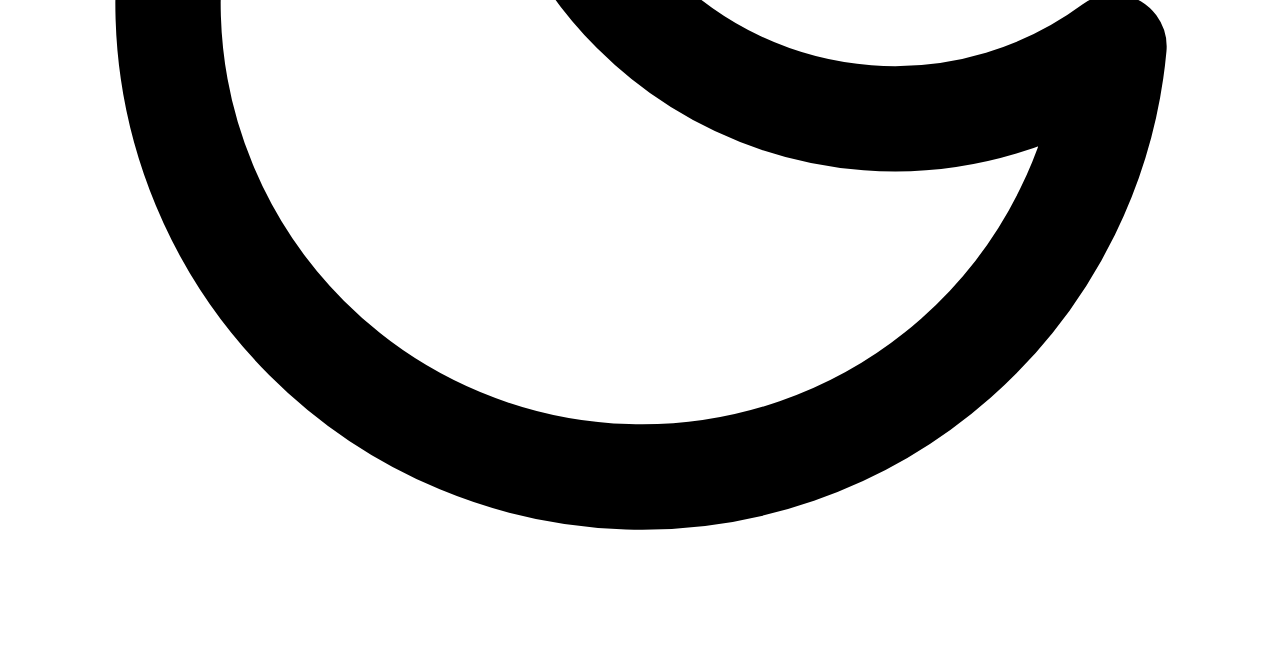
==== commit 05974948: "fix: bump cache versions and apply 2x2 grid to results card" ====
--- a/turbo/static/index.html
+++ b/turbo/static/index.html
@@ -9,7 +9,7 @@
     <link rel="preconnect" href="https://fonts.gstatic.com" crossorigin>
     <link href="https://fonts.googleapis.com/css2?family=Inter:wght@300;400;500;600;700;800;900&display=swap"
         rel="stylesheet">
-    <link rel="stylesheet" href="/static/style.css">
+    <link rel="stylesheet" href="/static/style.css?v=1.3">
 </head>
 
 <body class="dark">
@@ -165,22 +165,23 @@
                                         </div>
                                         <div class="form-hint" id="proxy-hint">One proxy per line (IP:Port format)</div>
                                         <div style="display: flex; gap: 10px; margin-top: 8px; align-items: center;">
-                                            <select id="proxy-type-extraction" class="form-input" style="width: 130px; padding: 6px 10px; font-size: 0.8rem;">
+                                            <select id="proxy-type-extraction" class="form-input proxy-select">
                                                 <option value="http://">HTTP</option>
                                                 <option value="https://">HTTPS</option>
                                                 <option value="socks4://">SOCKS4</option>
                                                 <option value="socks5://">SOCKS5</option>
                                             </select>
-                                            <span style="font-size: 0.7rem; color: var(--text-muted);">Select protocol for your proxies</span>
-                                        </div>
-                                        <div class="strict-mode-toggle" style="margin-top: 10px; display: flex; align-items: center; gap: 10px;">
-                                            <label class="switch" style="transform: scale(0.85);">
-                                                <input type="checkbox" id="strict-mode-extraction">
-                                                <span class="slider"></span>
-                                            </label>
-                                            <span id="strict-mode-extraction-label" style="font-size: 0.8rem; color: #6c757d; font-weight: 500;">🔒 Strict Mode - Stop if proxy fails (protect your IP)</span>
-                                        </div>
-                                    </div>
+                                            <span style="font-size: 0.7rem; color: var(--text-muted);">Select protocol</span>
+                                        </div>
+                                    </div>
+                                </div>
+                                <!-- Strict Mode - Always visible, outside Advanced toggle -->
+                                <div class="strict-mode-toggle" style="margin-top: 15px; display: flex; align-items: center; gap: 10px; padding: 10px; background: rgba(220, 53, 69, 0.1); border-radius: 8px; border: 1px solid rgba(220, 53, 69, 0.3);">
+                                    <label class="switch" style="transform: scale(0.85);">
+                                        <input type="checkbox" id="strict-mode-extraction">
+                                        <span class="slider"></span>
+                                    </label>
+                                    <span id="strict-mode-extraction-label" style="font-size: 0.8rem; color: #6c757d; font-weight: 500;">🔒 Strict Mode - Stop if proxy fails (protect your IP)</span>
                                 </div>
                                 <div class="form-row">
                                     <div class="form-group-inline"><label>Max Results</label>
@@ -252,19 +253,23 @@
 
                         <!-- Results Summary -->
                         <div id="results-summary" style="display:none; margin: 1.5rem 0;">
-                            <div class="refine-result-card"
+                            <div class="refine-result-card stats-card-2x2"
                                 style="box-shadow: none; border: 1px solid var(--border); background: var(--bg-body);">
                                 <div class="refine-stat">
-                                    <span class="stat-label">Total Found</span>
+                                    <span class="stat-label">Total Leads</span>
                                     <span class="stat-value" id="stats-total">-</span>
                                 </div>
                                 <div class="refine-stat">
-                                    <span class="stat-label">Duplicates</span>
-                                    <span class="stat-value text-red" id="stats-duplicates">-</span>
-                                </div>
-                                <div class="refine-stat">
-                                    <span class="stat-label">Unique Leads</span>
-                                    <span class="stat-value text-green" id="stats-unique">-</span>
+                                    <span class="stat-label">With Email</span>
+                                    <span class="stat-value text-green" id="stats-with-email">-</span>
+                                </div>
+                                <div class="refine-stat">
+                                    <span class="stat-label">No Email</span>
+                                    <span class="stat-value text-red" id="stats-no-email">-</span>
+                                </div>
+                                <div class="refine-stat">
+                                    <span class="stat-label">Duplicated</span>
+                                    <span class="stat-value" style="color: #f59e0b" id="stats-duplicates">-</span>
                                 </div>
                             </div>
                         </div>
@@ -405,6 +410,11 @@
                             <input type="file" id="enricher-file-input" accept=".csv" style="display:none">
                         </div>
 
+                        <div class="selected-file-display" id="enricher-file-display" style="display:none; text-align:center; padding: 10px; background: rgba(16, 185, 129, 0.1); border: 1px solid rgba(16, 185, 129, 0.3); border-radius: 8px; margin-top: 15px;">
+                            <span style="font-size: 0.85rem; color: var(--text-primary);"><svg viewBox="0 0 24 24" fill="none" stroke="var(--accent-green)" stroke-width="2" width="16" height="16" style="vertical-align:text-bottom; margin-right:6px;"><path d="M14 2H6a2 2 0 0 0-2 2v16a2 2 0 0 0 2 2h12a2 2 0 0 0 2-2V8z"></path><polyline points="14 2 14 8 20 8"></polyline><line x1="16" y1="13" x2="8" y2="13"></line><line x1="16" y1="17" x2="8" y2="17"></line><polyline points="10 9 9 9 8 9"></polyline></svg><strong id="enricher-file-name"></strong> selected</span>
+                            <button type="button" id="enricher-file-remove" style="background:none; border:none; color:var(--text-muted); cursor:pointer; margin-left: 10px; font-size: 0.85rem;">✕ Remove</button>
+                        </div>
+
                         <!-- Concurrency and Limit -->
                         <div class="form-row" style="margin-top: 1.25rem;">
                             <div class="form-group-inline" style="flex:1">
@@ -458,20 +468,29 @@
                                     style="font-size: 0.75rem; color: var(--text-muted);"></span>
                             </div>
                             <div style="display: flex; gap: 10px; margin-top: 8px; align-items: center;">
-                                <select id="proxy-type-enrich" class="form-input" style="width: 130px; padding: 6px 10px; font-size: 0.8rem;">
+                                <select id="proxy-type-enrich" class="form-input proxy-select">
                                     <option value="http://">HTTP</option>
                                     <option value="https://">HTTPS</option>
                                     <option value="socks4://">SOCKS4</option>
                                     <option value="socks5://">SOCKS5</option>
                                 </select>
-                                <span style="font-size: 0.7rem; color: var(--text-muted);">Select protocol for your proxies</span>
-                            </div>
-                            <div class="strict-mode-toggle" style="margin-top: 10px; display: flex; align-items: center; gap: 10px;">
+                                <span style="font-size: 0.7rem; color: var(--text-muted);">Select protocol</span>
+                            </div>
+                            <div class="strict-mode-toggle" style="margin-top: 15px; display: flex; align-items: center; gap: 10px; padding: 10px; background: rgba(220, 53, 69, 0.1); border-radius: 8px; border: 1px solid rgba(220, 53, 69, 0.3);">
                                 <label class="switch" style="transform: scale(0.85);">
                                     <input type="checkbox" id="strict-mode-enrich">
                                     <span class="slider"></span>
                                 </label>
                                 <span id="strict-mode-enrich-label" style="font-size: 0.8rem; color: #6c757d; font-weight: 500;">🔒 Strict Mode - Stop if proxy fails (protect your IP)</span>
+                            </div>
+                            
+                            <div class="form-actions" style="margin-top: 2rem;">
+                                <button type="button" class="btn btn-extract" id="enricher-start-btn" disabled style="opacity: 0.6;">
+                                    <svg viewBox="0 0 24 24" fill="none" stroke="currentColor" stroke-width="2" stroke-linecap="round" stroke-linejoin="round">
+                                        <polygon points="13 2 3 14 12 14 11 22 21 10 12 10 13 2" />
+                                    </svg>
+                                    Initiate Enrichment
+                                </button>
                             </div>
                         </div>
 
@@ -489,7 +508,7 @@
 
                         <!-- Results -->
                         <div id="enricher-results" style="display:none; margin-top: 1.5rem;">
-                            <div class="refine-result-card">
+                            <div class="refine-result-card stats-card-2x2">
                                 <div class="refine-stat">
                                     <span class="stat-label">Total Leads</span>
                                     <span class="stat-value" id="enricher-total">-</span>
@@ -501,6 +520,10 @@
                                 <div class="refine-stat">
                                     <span class="stat-label">No Email</span>
                                     <span class="stat-value text-red" id="enricher-no-email">-</span>
+                                </div>
+                                <div class="refine-stat">
+                                    <span class="stat-label">Duplicated</span>
+                                    <span class="stat-value" style="color: #f59e0b" id="enricher-duplicates">-</span>
                                 </div>
                             </div>
                             <a href="#" class="btn btn-extract" id="enricher-download-btn"
@@ -545,7 +568,7 @@
         </svg></div>
 
     <!-- Serve static JS with cache buster -->
-    <script src="/static/app.js?v=1.1"></script>
+    <script src="/static/app.js?v=1.3"></script>
 </body>
 
 </html>
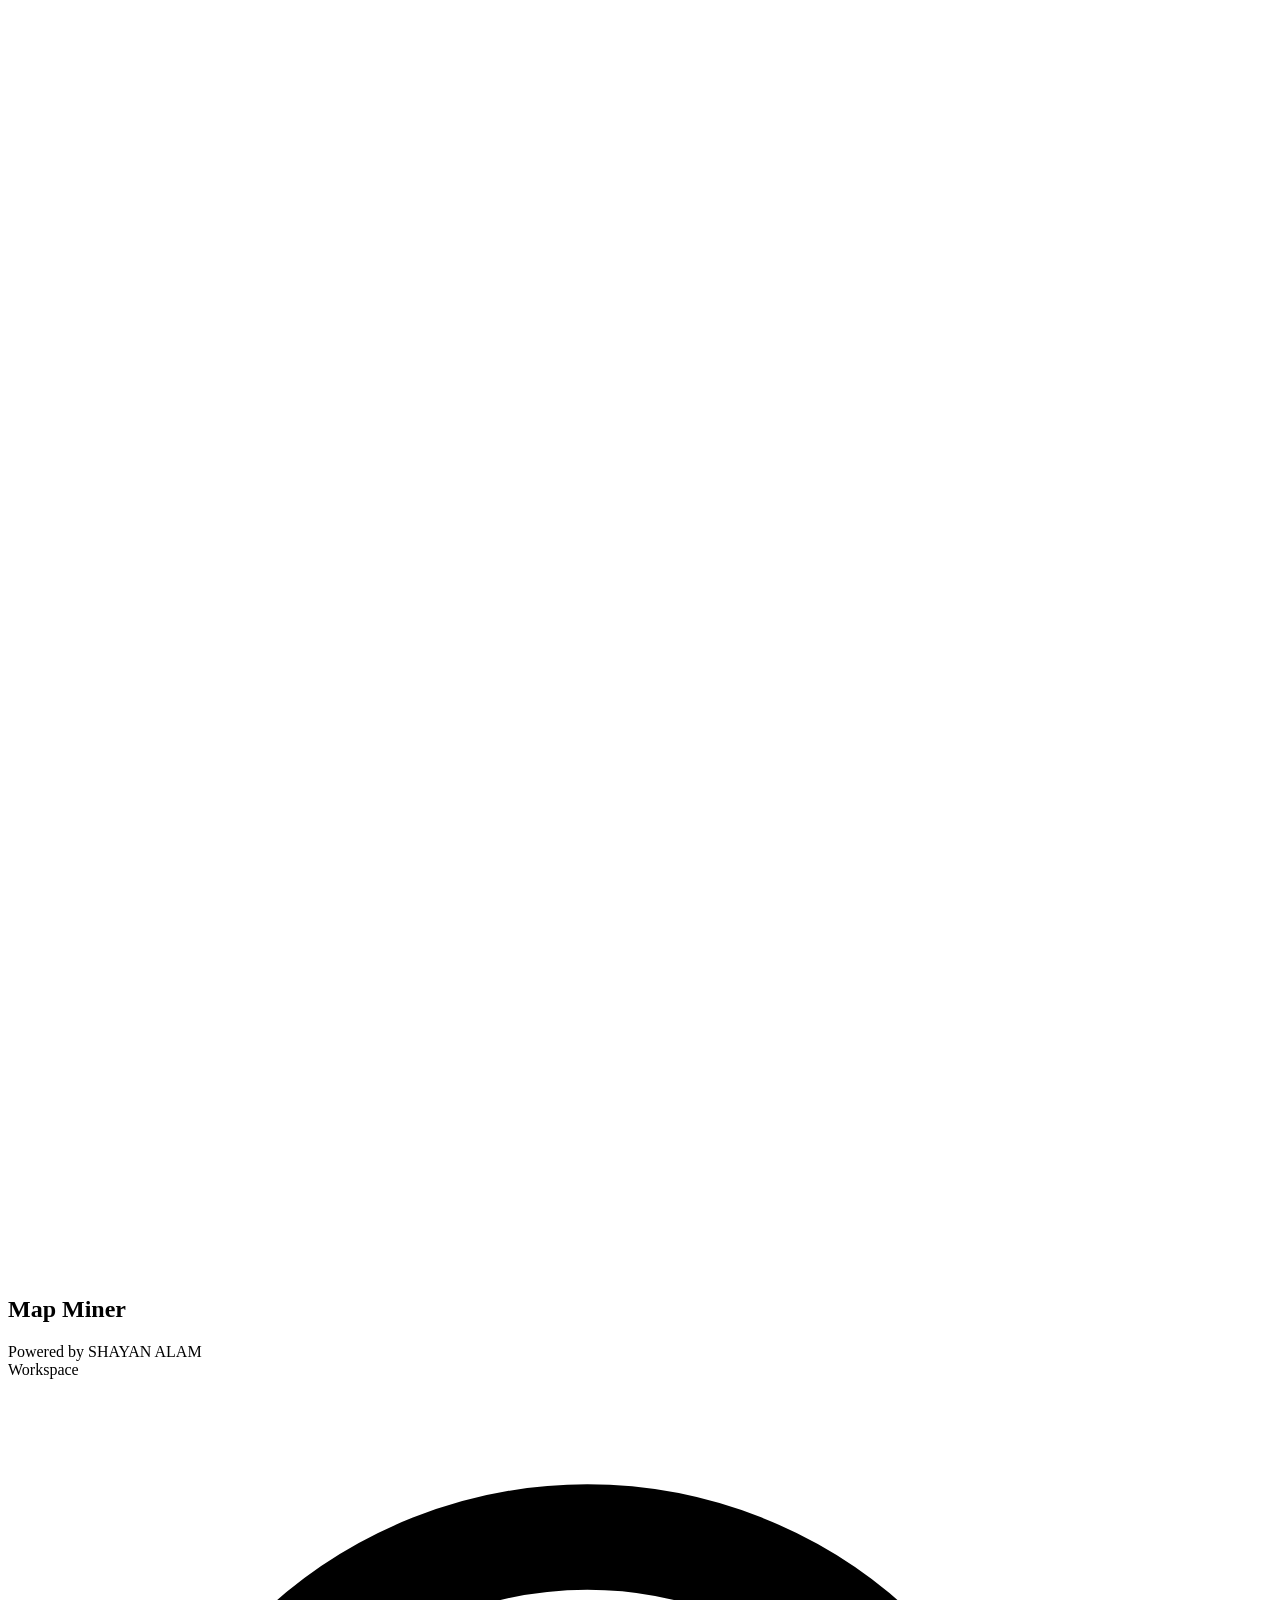
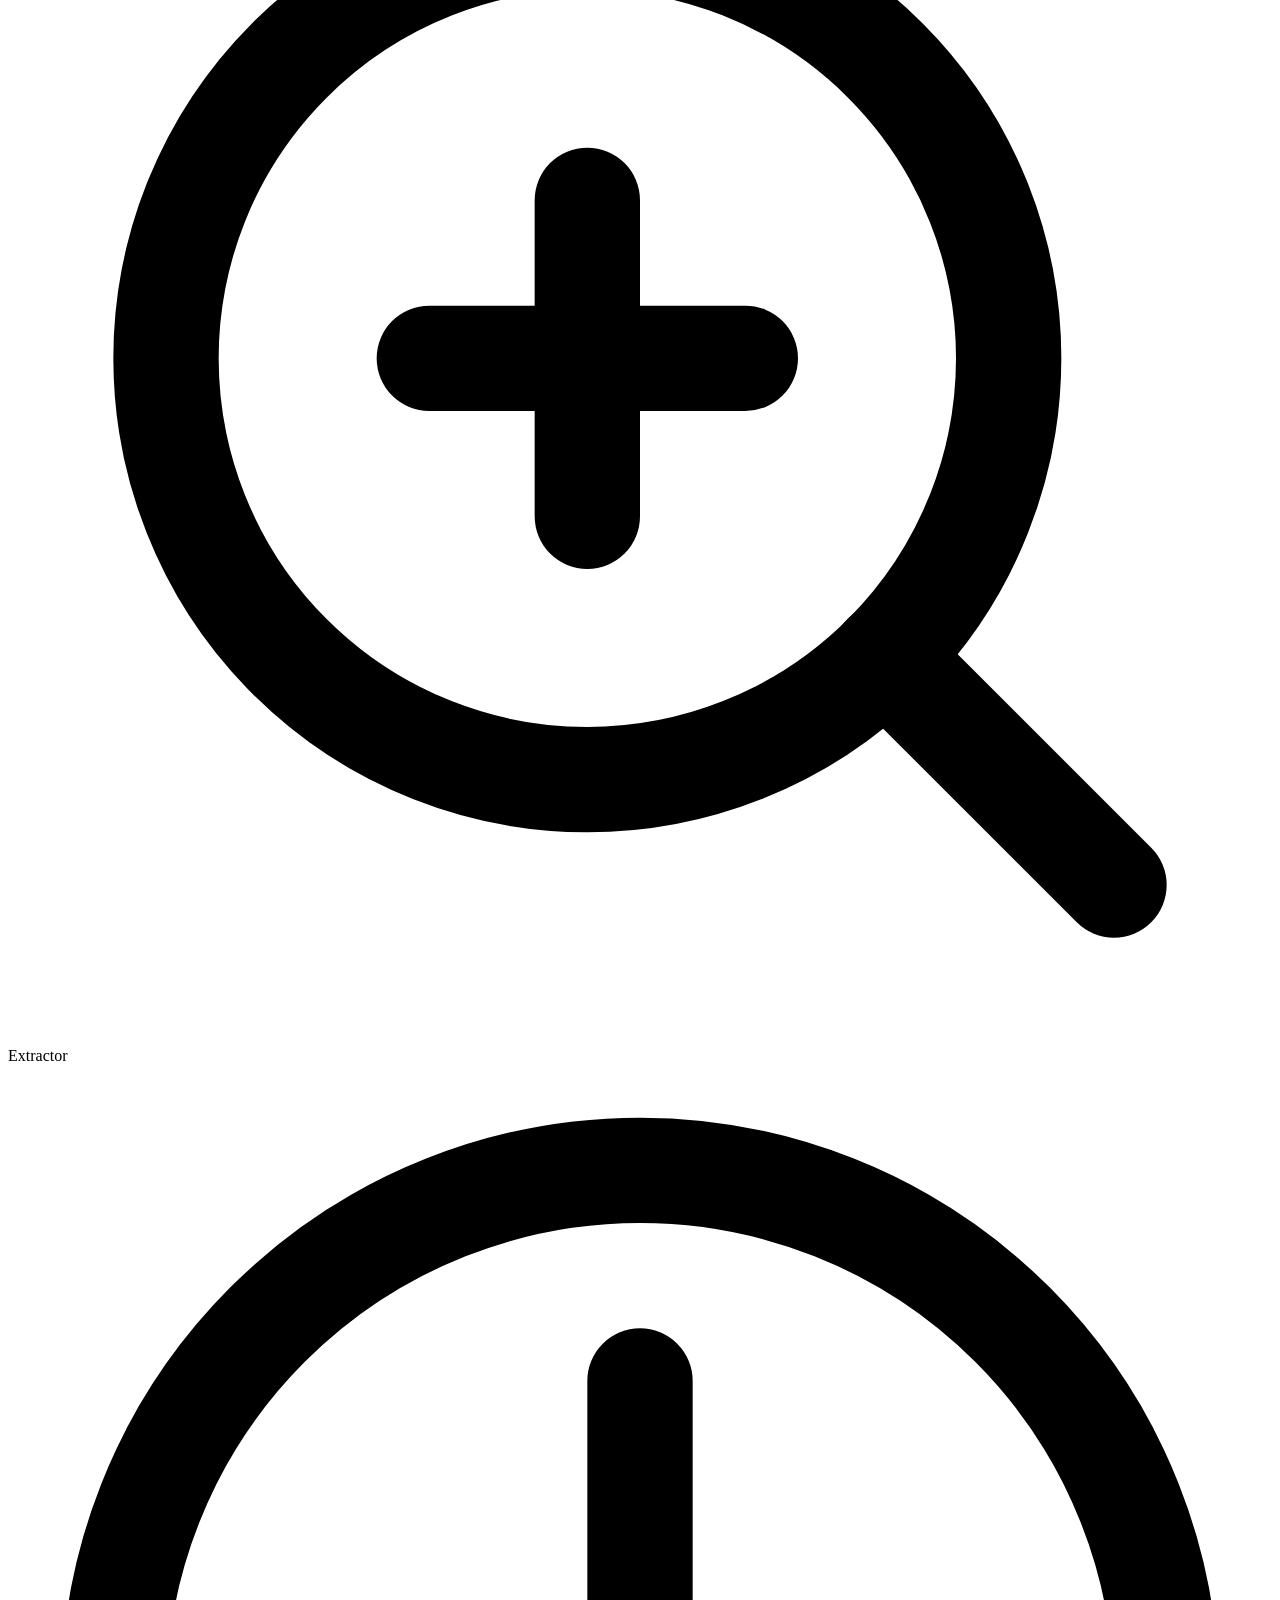
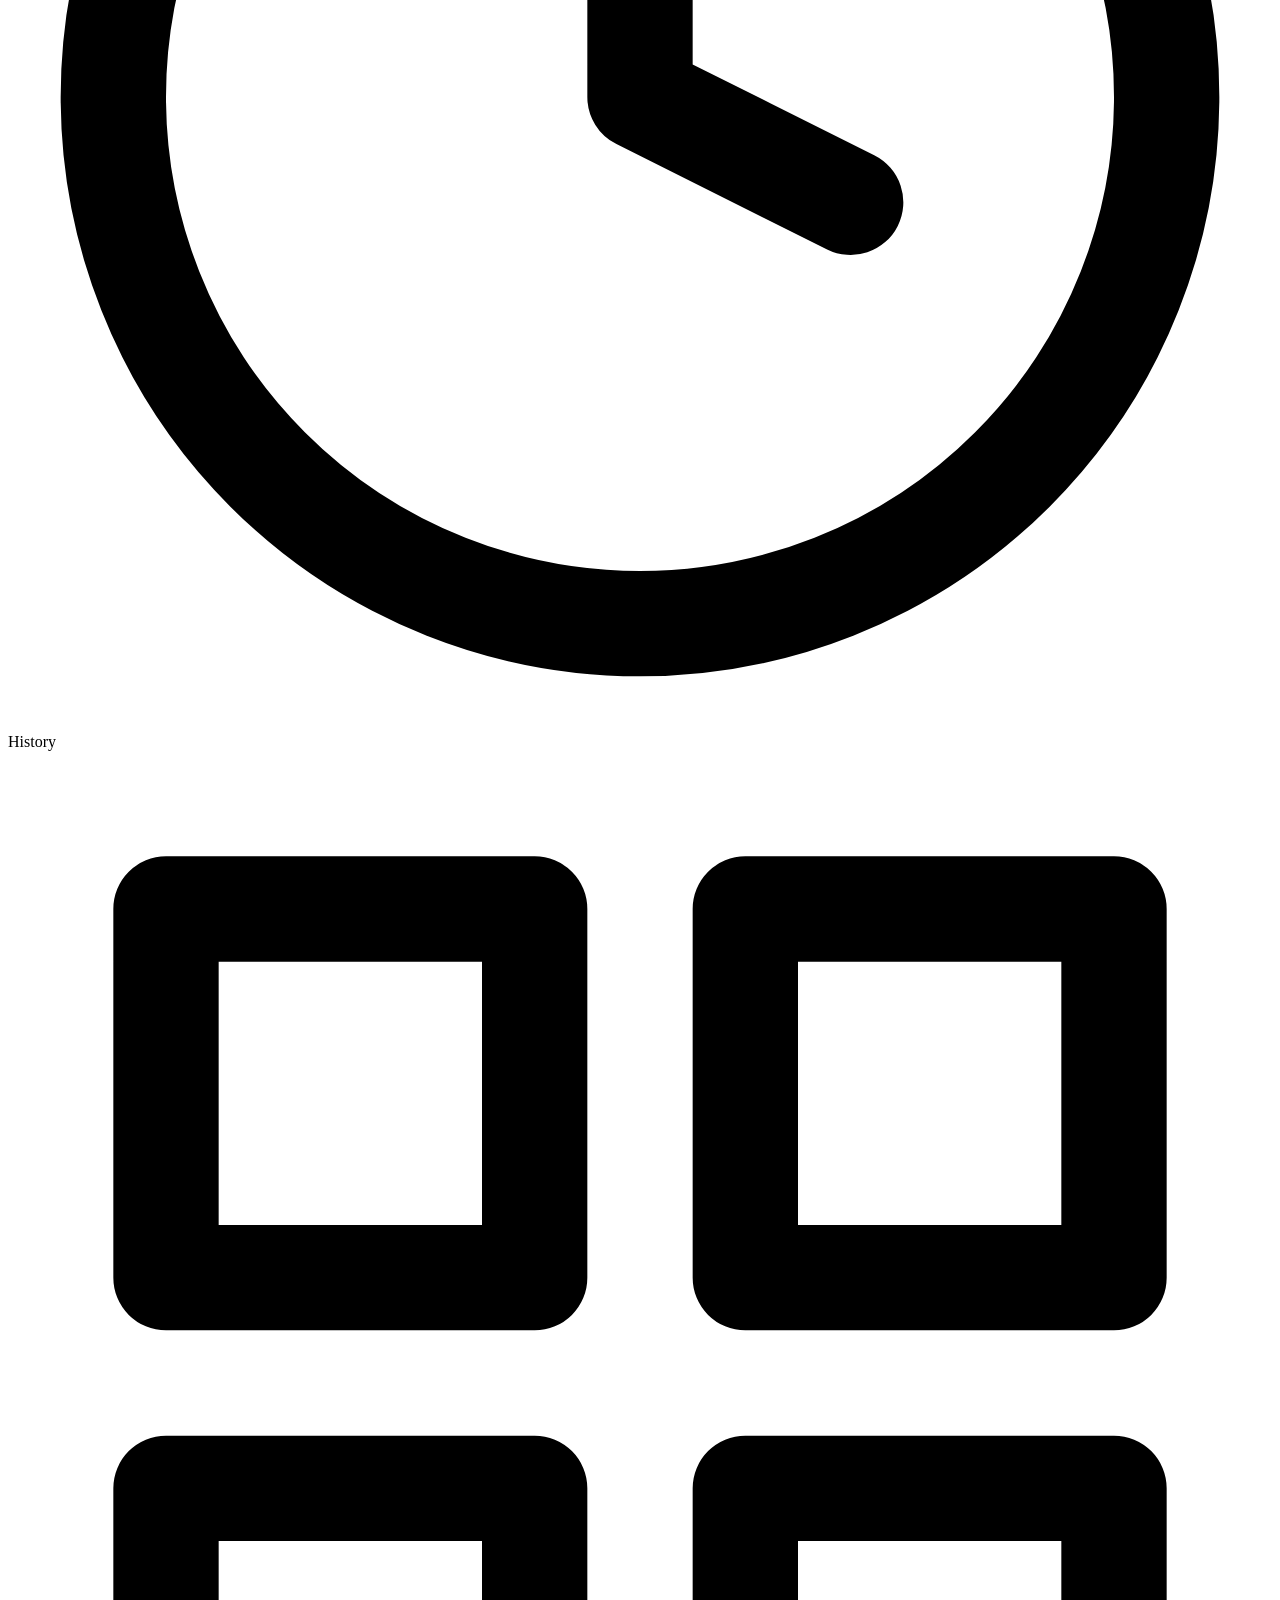
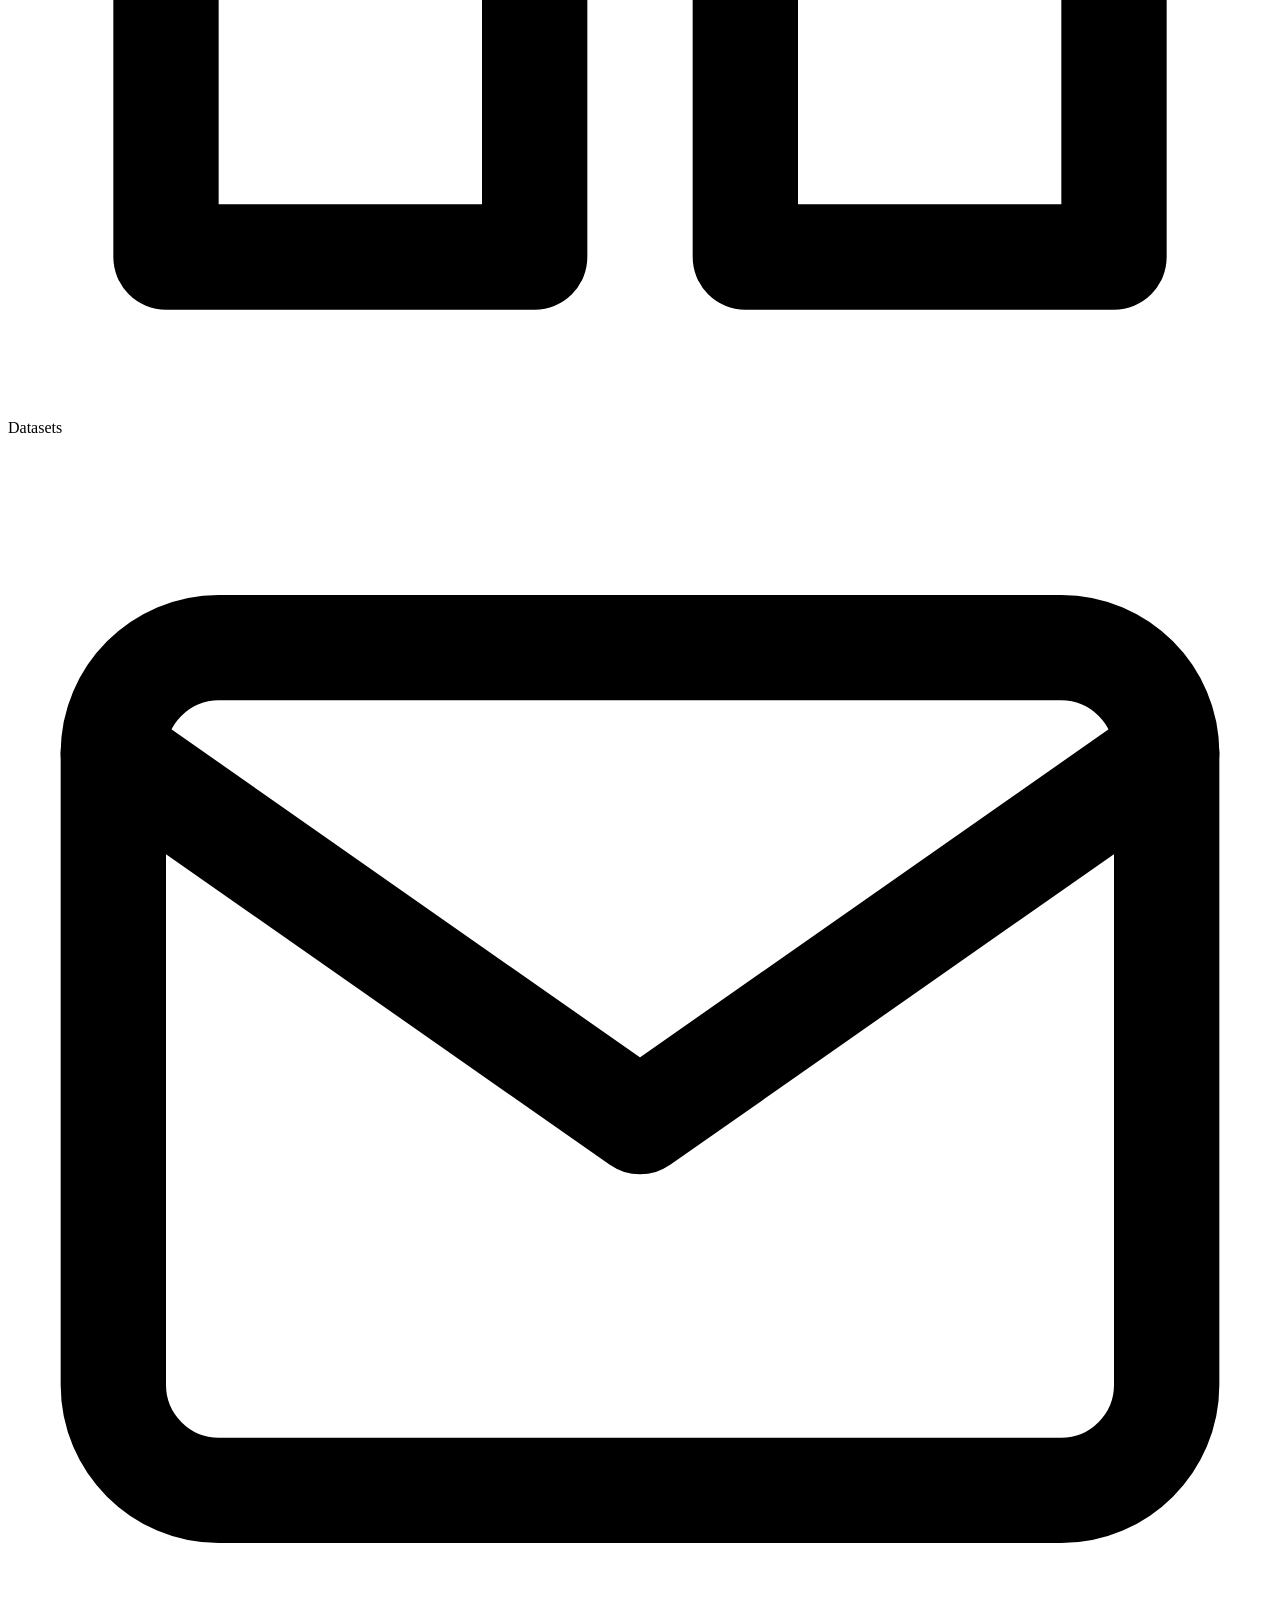
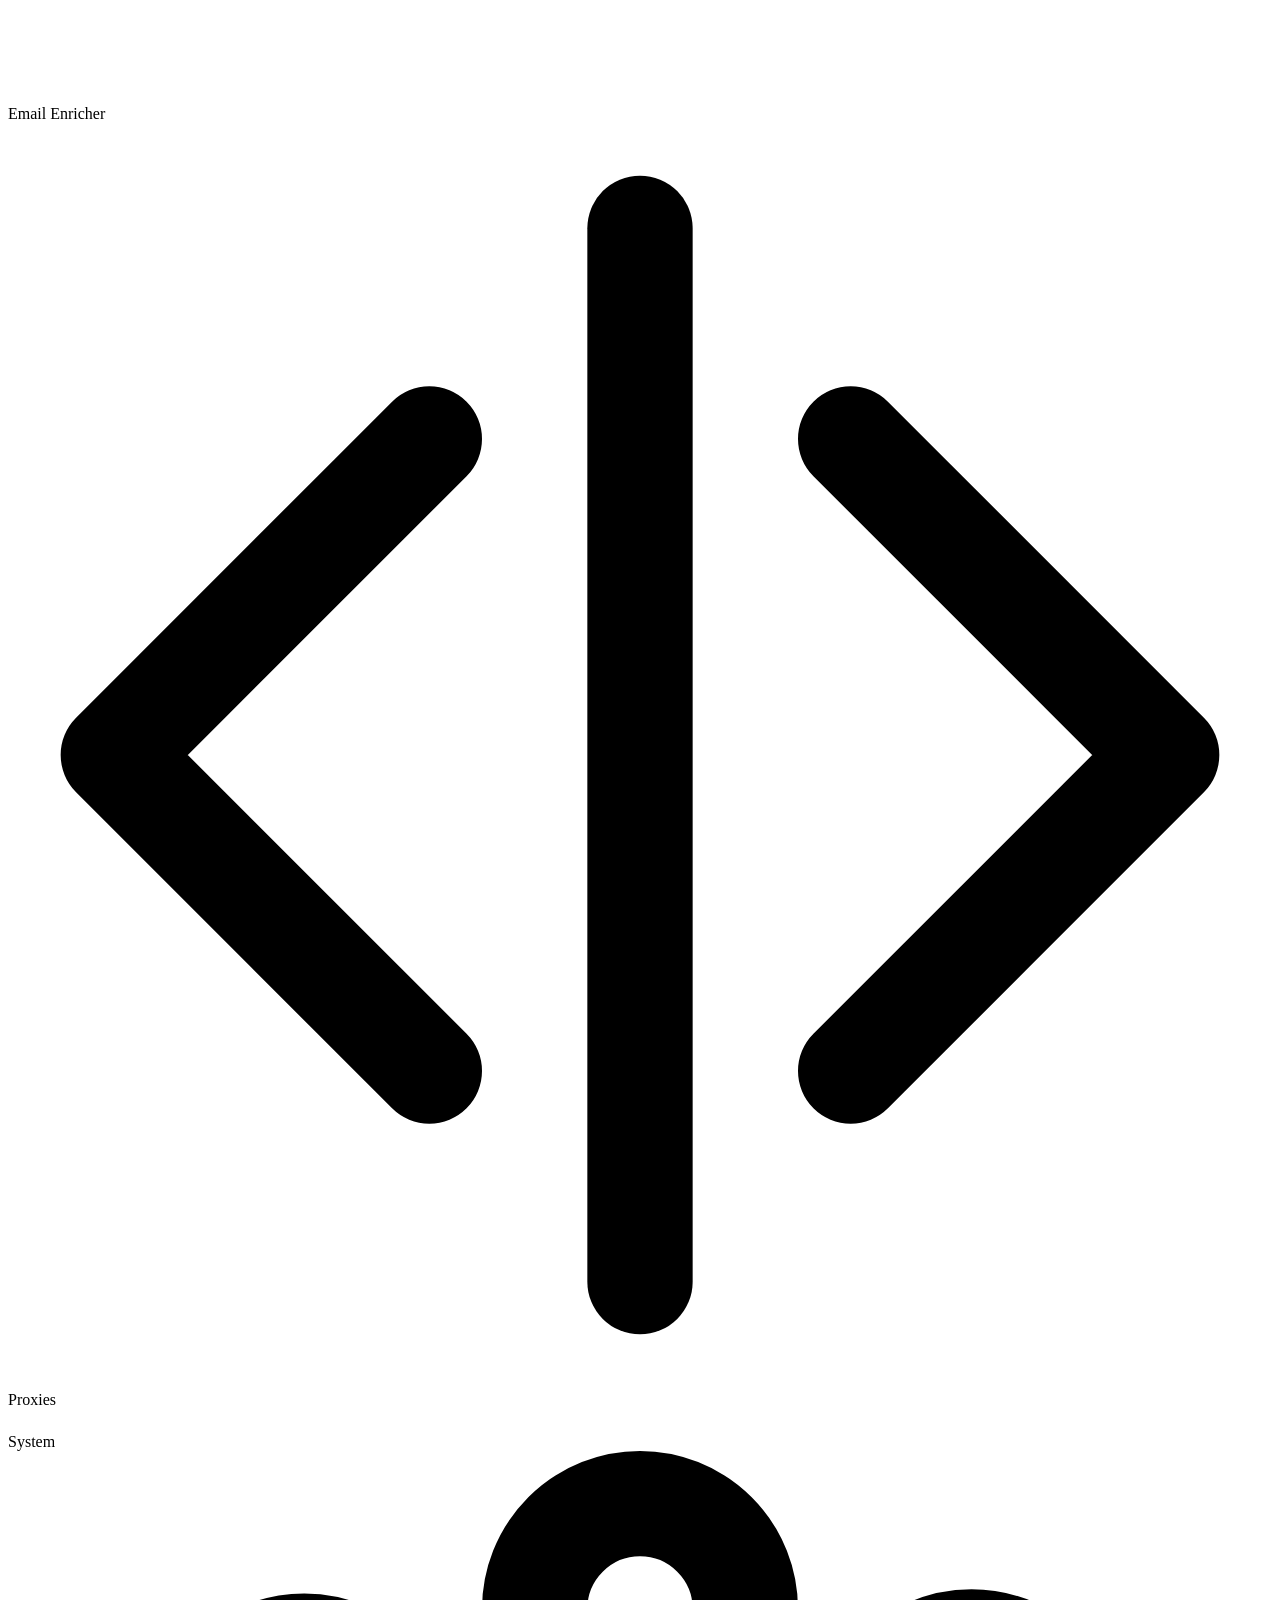
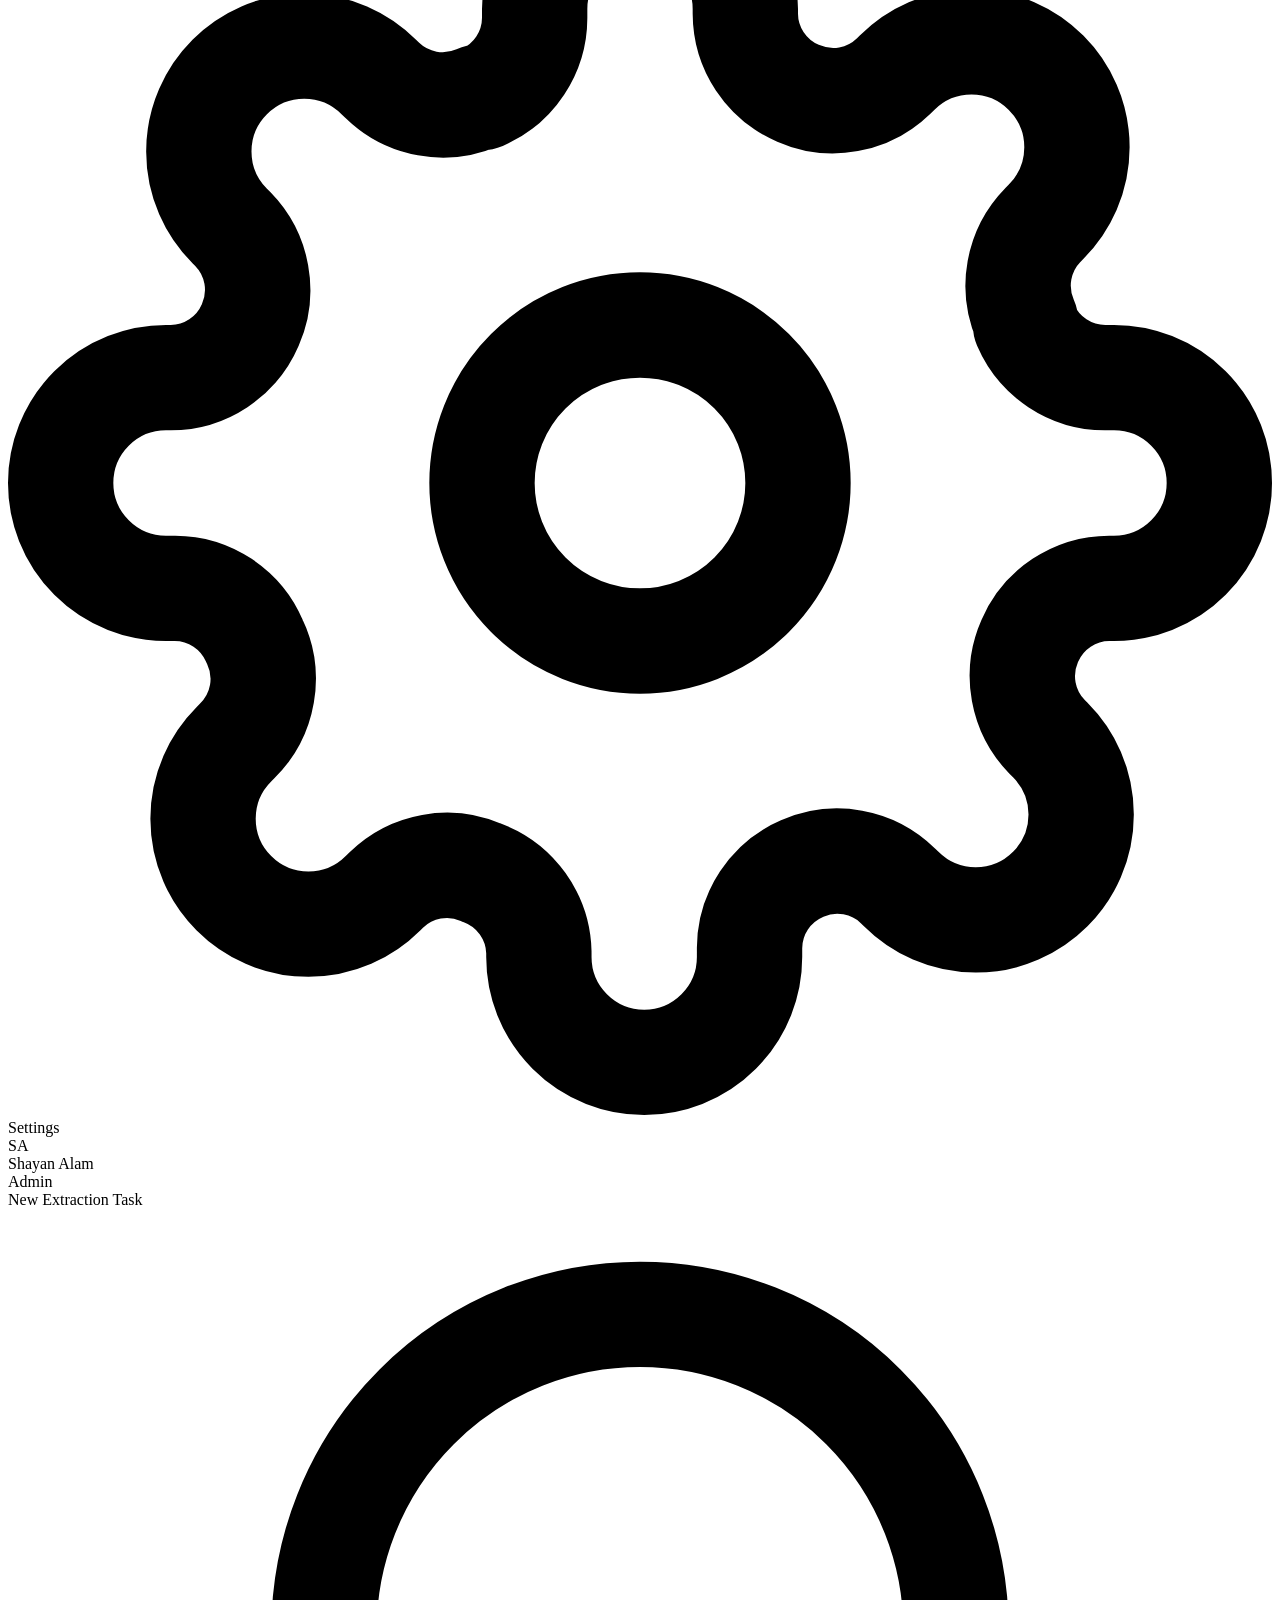
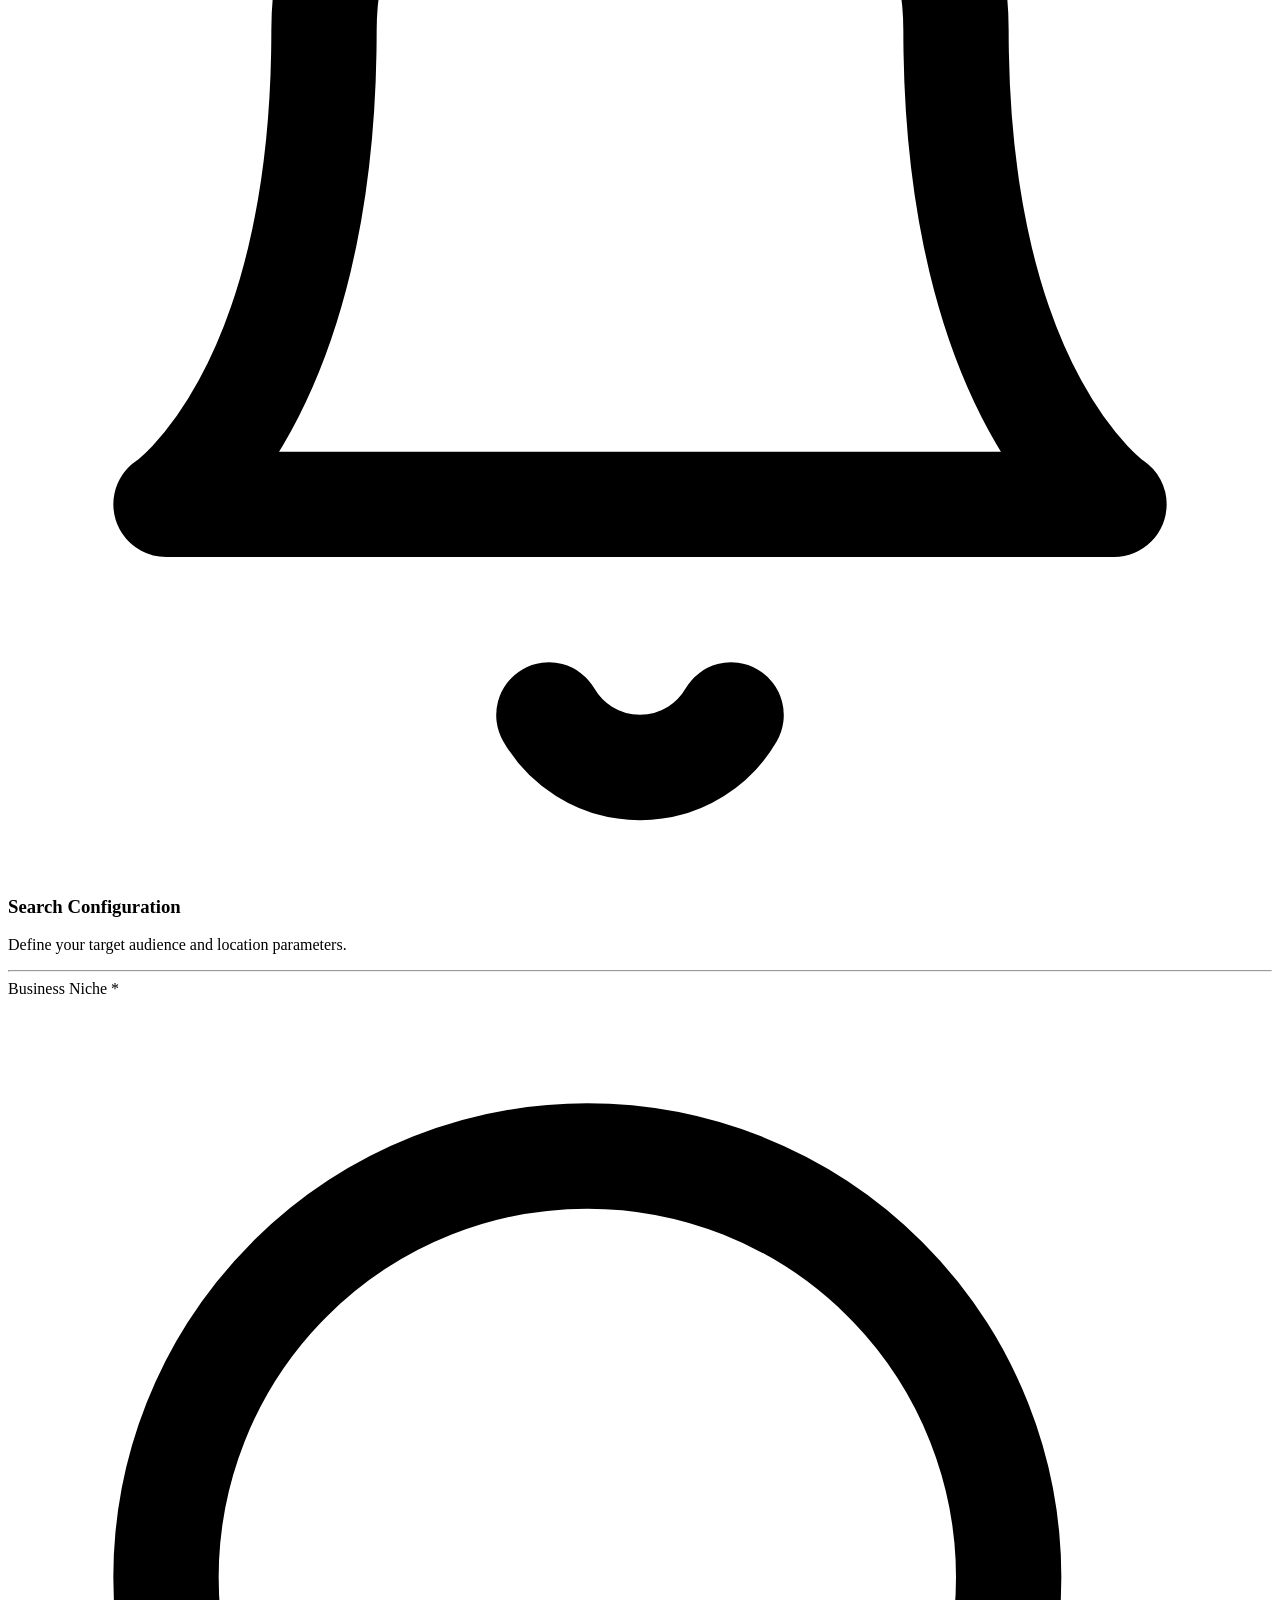
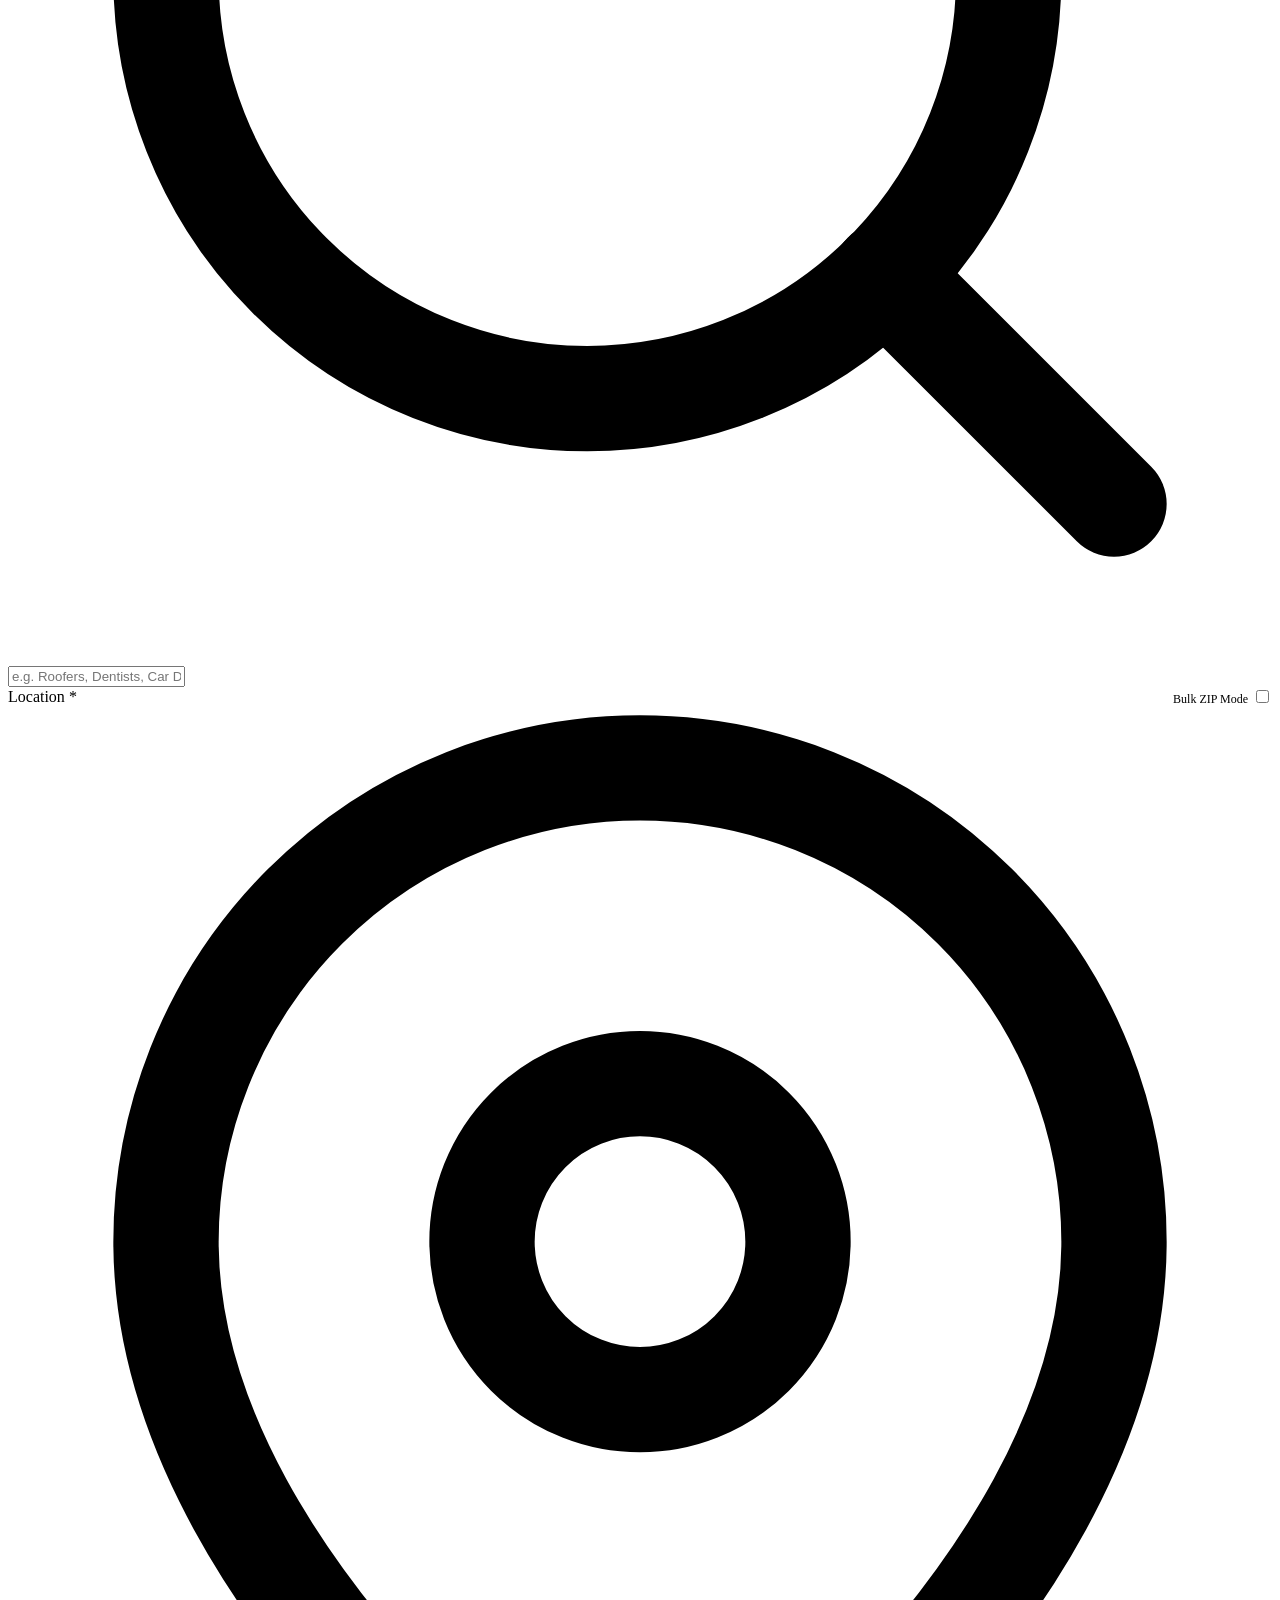
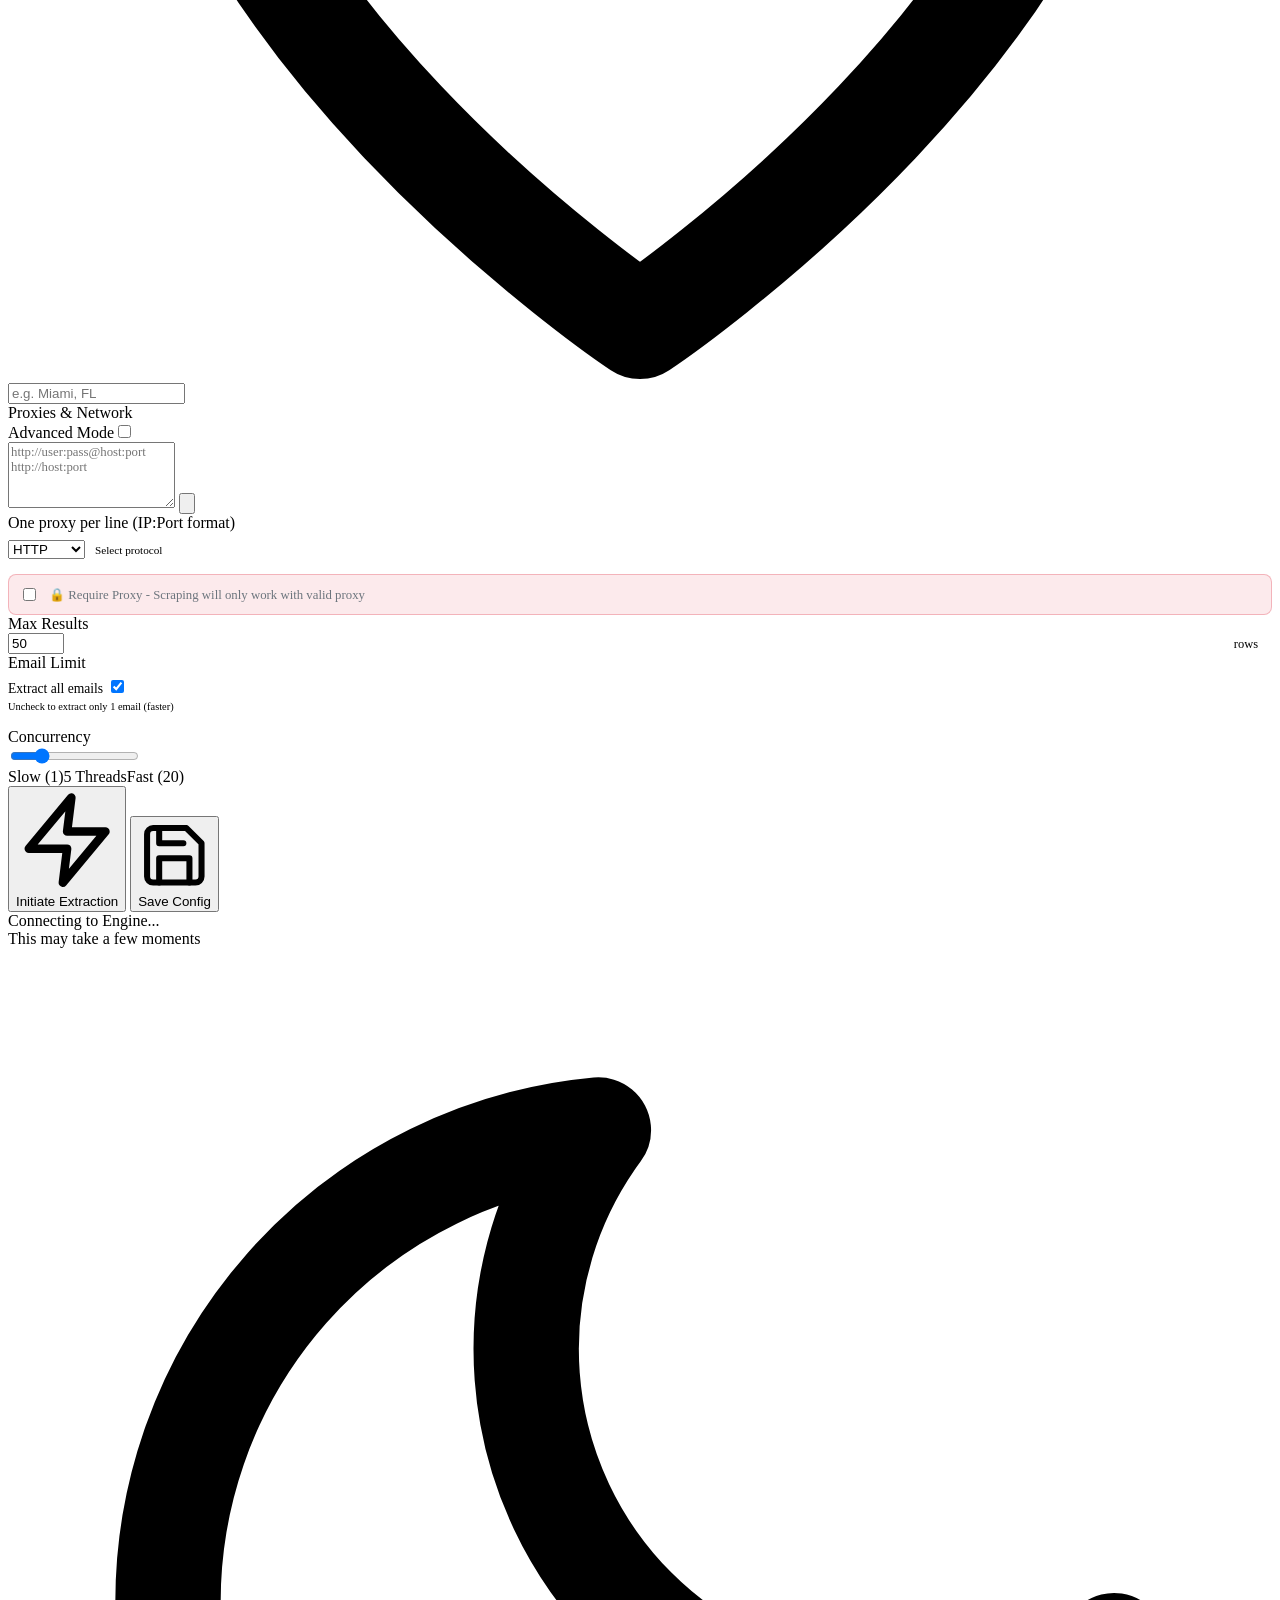
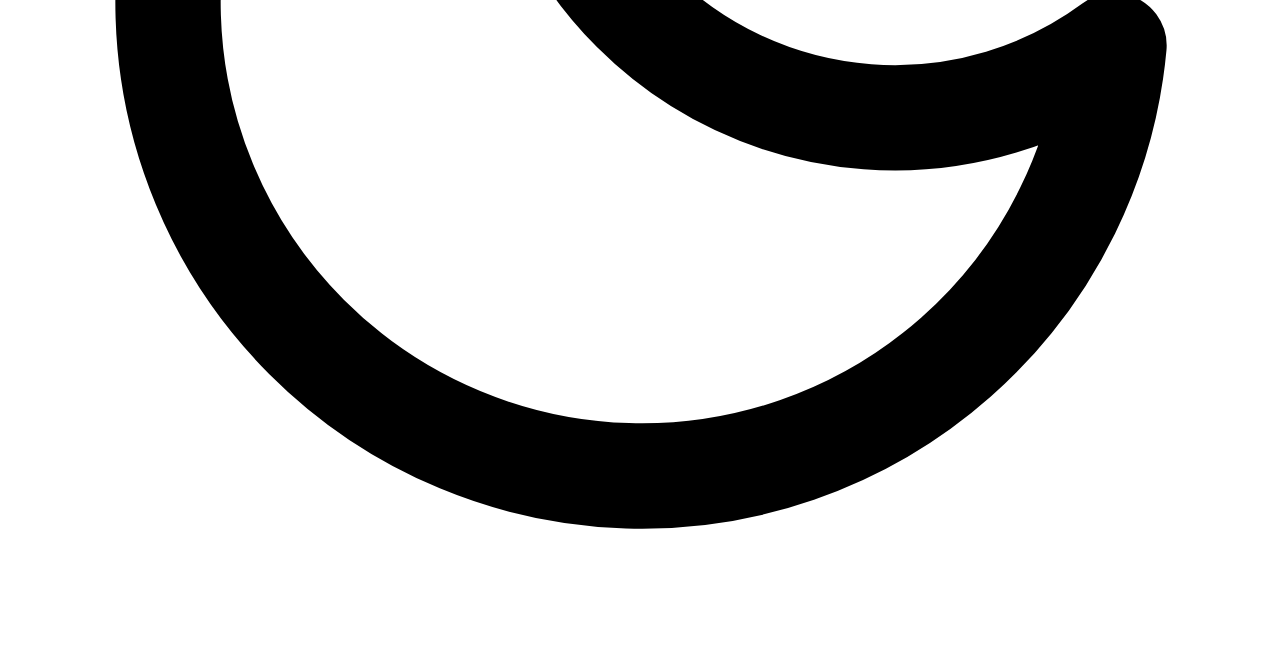
==== commit bf555924: "Fix: Vercel deployment 404, routing, and pathing fixes" ====
--- a/turbo/static/index.html
+++ b/turbo/static/index.html
@@ -176,12 +176,9 @@
                                     </div>
                                 </div>
                                 <!-- Strict Mode - Always visible, outside Advanced toggle -->
-                                <div class="strict-mode-toggle" style="margin-top: 15px; display: flex; align-items: center; gap: 10px; padding: 10px; background: rgba(220, 53, 69, 0.1); border-radius: 8px; border: 1px solid rgba(220, 53, 69, 0.3);">
-                                    <label class="switch" style="transform: scale(0.85);">
-                                        <input type="checkbox" id="strict-mode-extraction">
-                                        <span class="slider"></span>
-                                    </label>
-                                    <span id="strict-mode-extraction-label" style="font-size: 0.8rem; color: #6c757d; font-weight: 500;">🔒 Strict Mode - Stop if proxy fails (protect your IP)</span>
+                                <div class="require-proxy-toggle" style="margin-top: 15px; display: flex; align-items: center; gap: 10px; padding: 10px; background: rgba(220, 53, 69, 0.1); border-radius: 8px; border: 1px solid rgba(220, 53, 69, 0.3);">
+                                        <input type="checkbox" id="require-proxy-extraction">
+                                    <span id="require-proxy-extraction-label" style="font-size: 0.8rem; color: #6c757d; font-weight: 500;">🔒 Require Proxy - Scraping will only work with valid proxy</span>
                                 </div>
                                 <div class="form-row">
                                     <div class="form-group-inline"><label>Max Results</label>
@@ -476,12 +473,12 @@
                                 </select>
                                 <span style="font-size: 0.7rem; color: var(--text-muted);">Select protocol</span>
                             </div>
-                            <div class="strict-mode-toggle" style="margin-top: 15px; display: flex; align-items: center; gap: 10px; padding: 10px; background: rgba(220, 53, 69, 0.1); border-radius: 8px; border: 1px solid rgba(220, 53, 69, 0.3);">
+                            <div class="require-proxy-toggle" style="margin-top: 15px; display: flex; align-items: center; gap: 10px; padding: 10px; background: rgba(220, 53, 69, 0.1); border-radius: 8px; border: 1px solid rgba(220, 53, 69, 0.3);">
                                 <label class="switch" style="transform: scale(0.85);">
-                                    <input type="checkbox" id="strict-mode-enrich">
+                                    <input type="checkbox" id="require-proxy-enrich">
                                     <span class="slider"></span>
                                 </label>
-                                <span id="strict-mode-enrich-label" style="font-size: 0.8rem; color: #6c757d; font-weight: 500;">🔒 Strict Mode - Stop if proxy fails (protect your IP)</span>
+                                <span id="require-proxy-enrich-label" style="font-size: 0.8rem; color: #6c757d; font-weight: 500;">🔒 Require Proxy - Enrichment will only work with valid proxy</span>
                             </div>
                             
                             <div class="form-actions" style="margin-top: 2rem;">
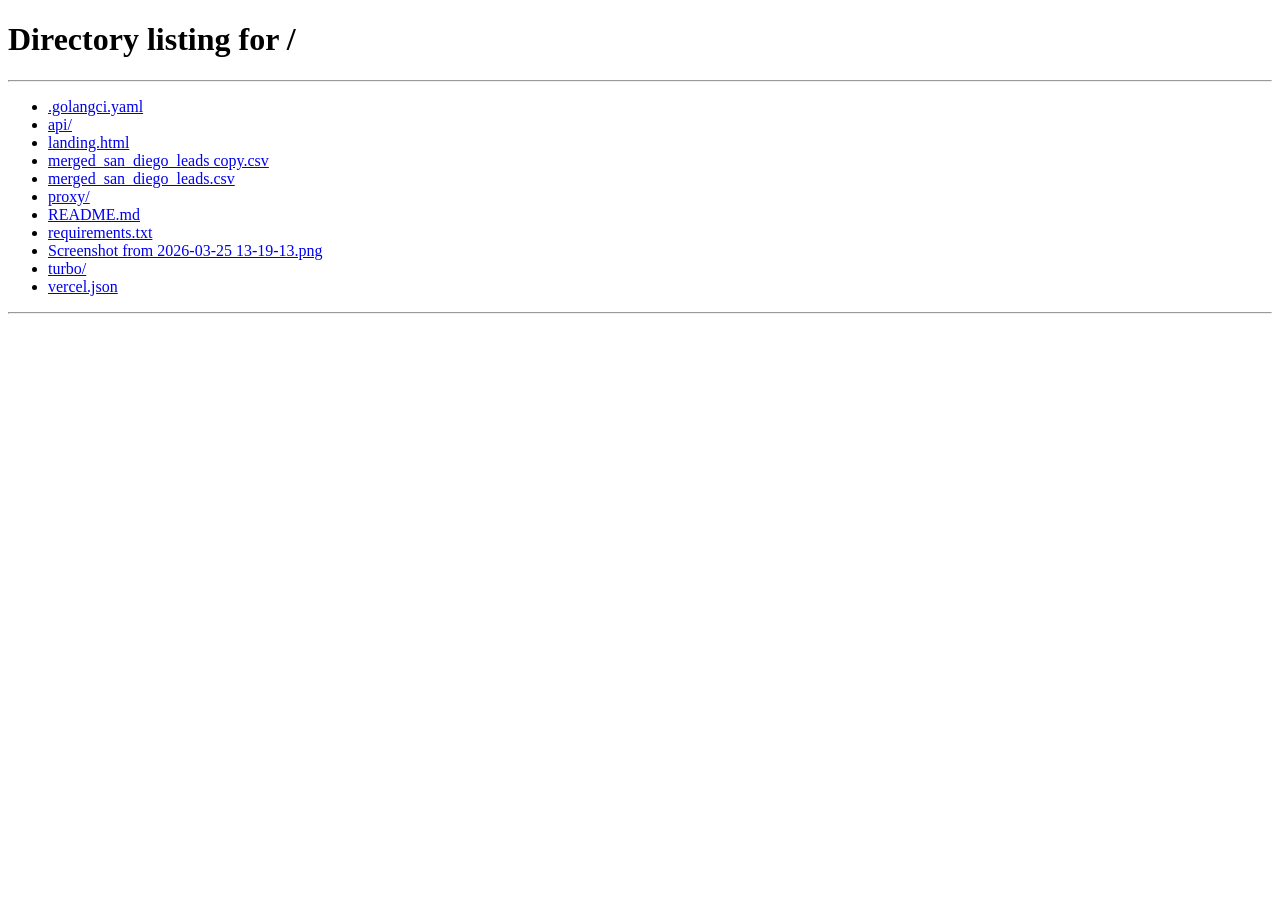
==== commit 831cde97: "Feat: Implement Manual Google OAuth, Protect API routes, and update Dashboard/Landing pages" ====
--- a/turbo/static/index.html
+++ b/turbo/static/index.html
@@ -10,6 +10,23 @@
     <link href="https://fonts.googleapis.com/css2?family=Inter:wght@300;400;500;600;700;800;900&display=swap"
         rel="stylesheet">
     <link rel="stylesheet" href="/static/style.css?v=1.3">
+    <script>
+        // Session Check
+        fetch('/api/auth/me')
+            .then(res => {
+                if (!res.ok) window.location.href = '/';
+                return res.json();
+            })
+            .then(data => {
+                if (data.user) {
+                    const nameEl = document.querySelector('.user-name');
+                    const avatarEl = document.querySelector('.user-avatar');
+                    if (nameEl) nameEl.textContent = data.user.name || data.user.email;
+                    if (avatarEl && data.user.name) avatarEl.textContent = data.user.name.split(' ').map(n => n[0]).join('').toUpperCase();
+                }
+            })
+            .catch(() => window.location.href = '/');
+    </script>
 </head>
 
 <body class="dark">
@@ -71,6 +88,10 @@
                     <div class="user-role">Admin</div>
                 </div>
             </div>
+            <a href="/api/auth/logout" class="nav-item" style="margin-top: 10px; border-top: 1px solid var(--border); padding-top: 15px; color: var(--text-muted);">
+                <svg viewBox="0 0 24 24" fill="none" stroke="currentColor" stroke-width="2" stroke-linecap="round" stroke-linejoin="round" style="width:16px; height:16px; margin-right:8px;"><path d="M9 21H5a2 2 0 0 1-2-2V5a2 2 0 0 1 2-2h4"></path><polyline points="16 17 21 12 16 7"></polyline><line x1="21" y1="12" x2="9" y2="12"></line></svg>
+                Logout
+            </a>
         </div>
     </aside>
 
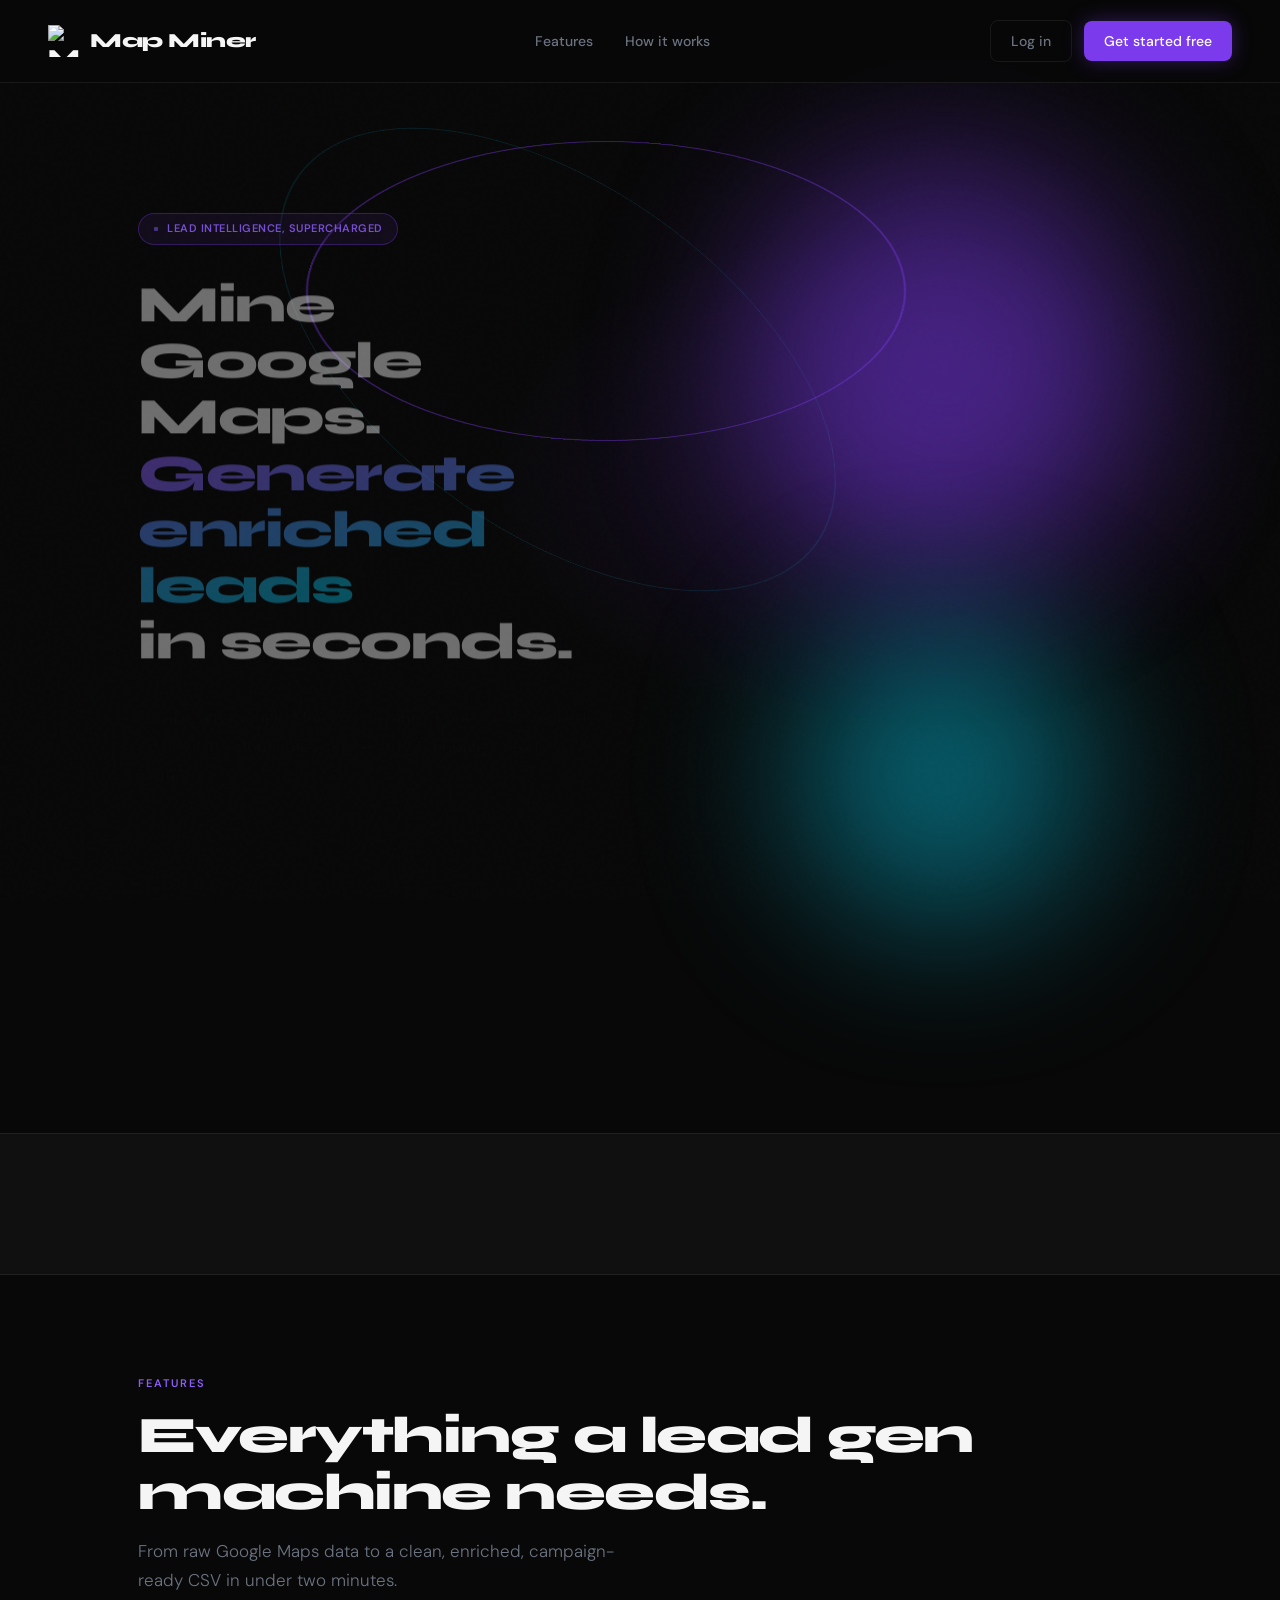
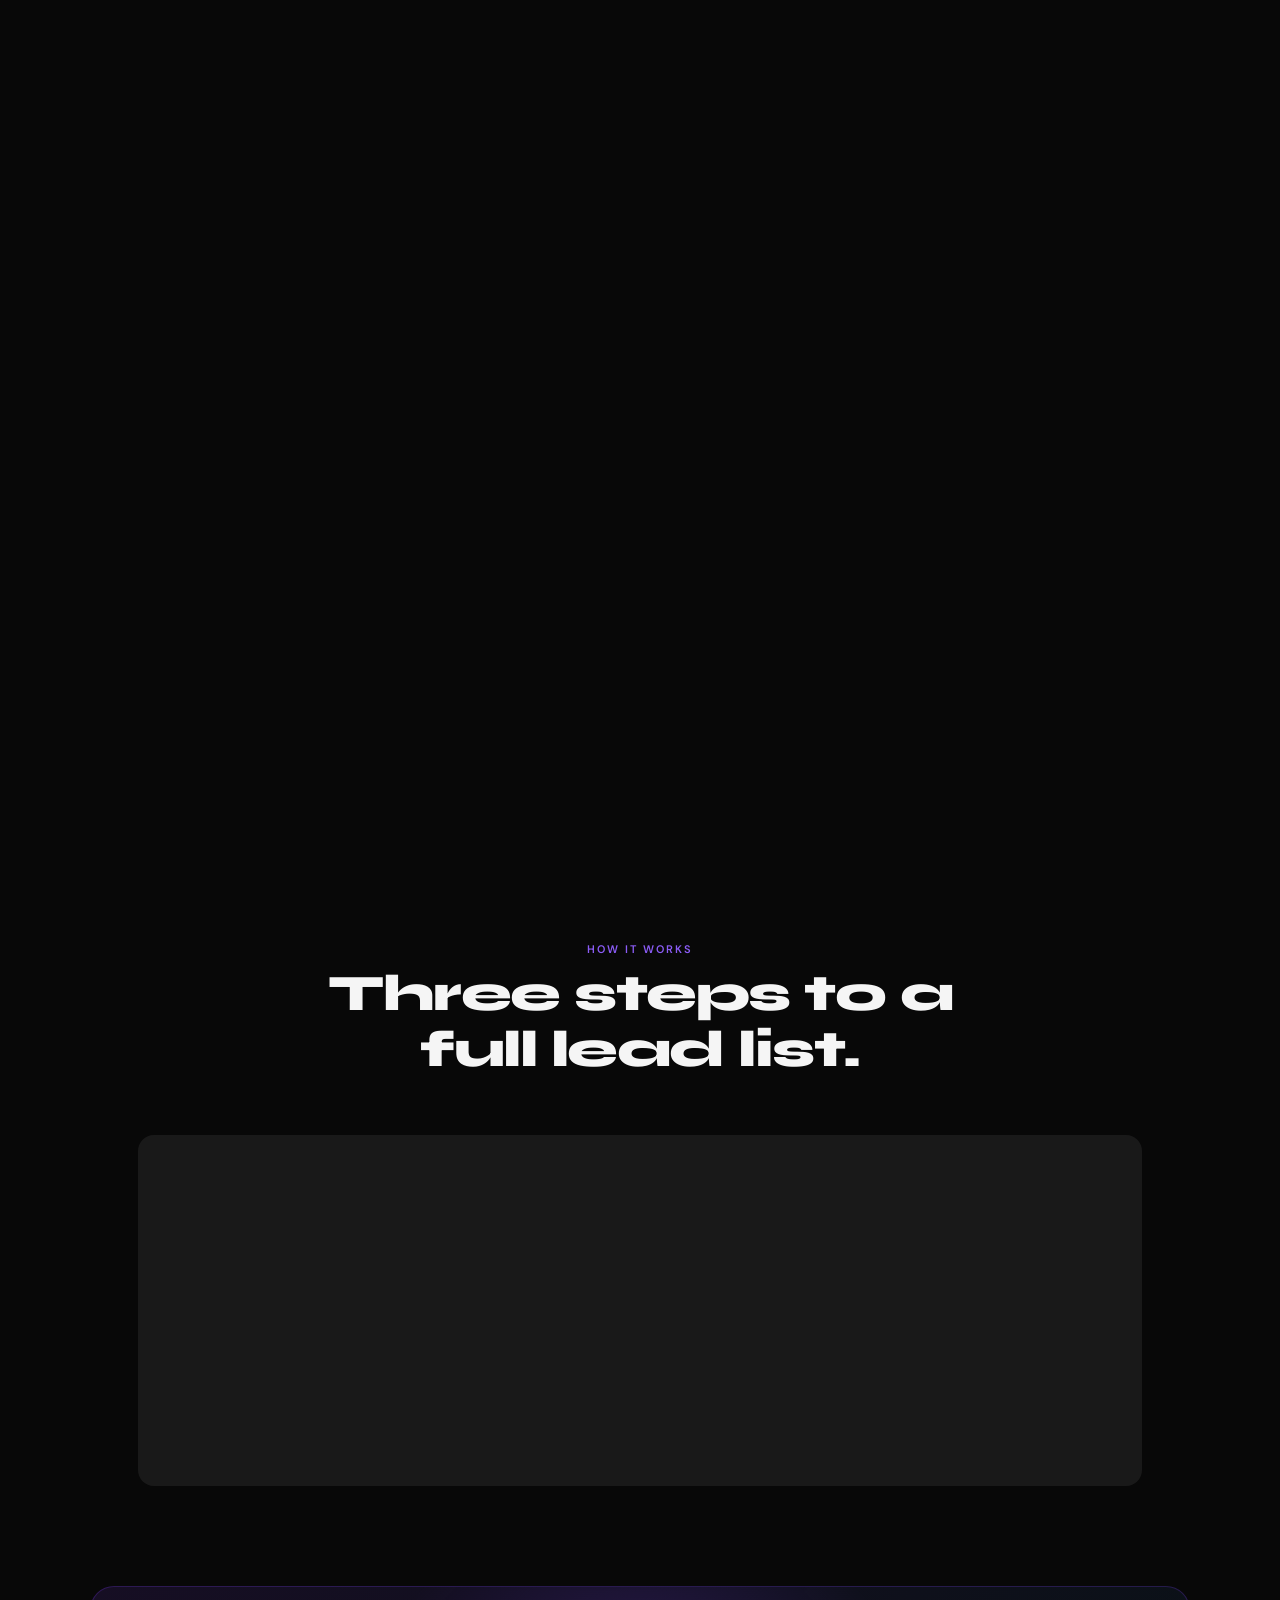
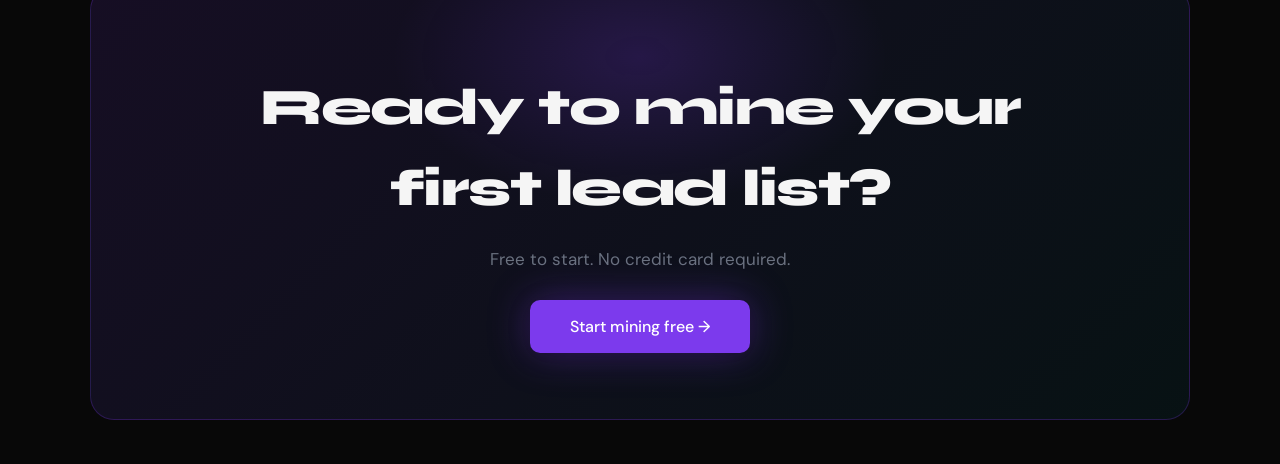
==== commit f34ef318: "UI: Implement Branding Overhaul, New Logo, and dedicated Login/Signup pages" ====
--- a/turbo/static/index.html
+++ b/turbo/static/index.html
@@ -33,11 +33,7 @@
     <!-- SIDEBAR -->
     <aside class="sidebar">
         <div class="sidebar-brand">
-            <div class="brand-icon"><svg viewBox="0 0 24 24" fill="none">
-                    <path
-                        d="M12 2C8.13 2 5 5.13 5 9c0 5.25 7 13 7 13s7-7.75 7-13c0-3.87-3.13-7-7-7zm0 9.5c-1.38 0-2.5-1.12-2.5-2.5S10.62 6.5 12 6.5s2.5 1.12 2.5 2.5S13.38 11.5 12 11.5z"
-                        fill="white" />
-                </svg></div>
+            <div class="brand-icon"><img src="/static/logo.png" alt="Map Miner" style="width: 100%; height: 100%; object-fit: contain;"></div>
             <h2>Map Miner</h2>
             <div class="powered-by">Powered by SHAYAN ALAM</div>
         </div>
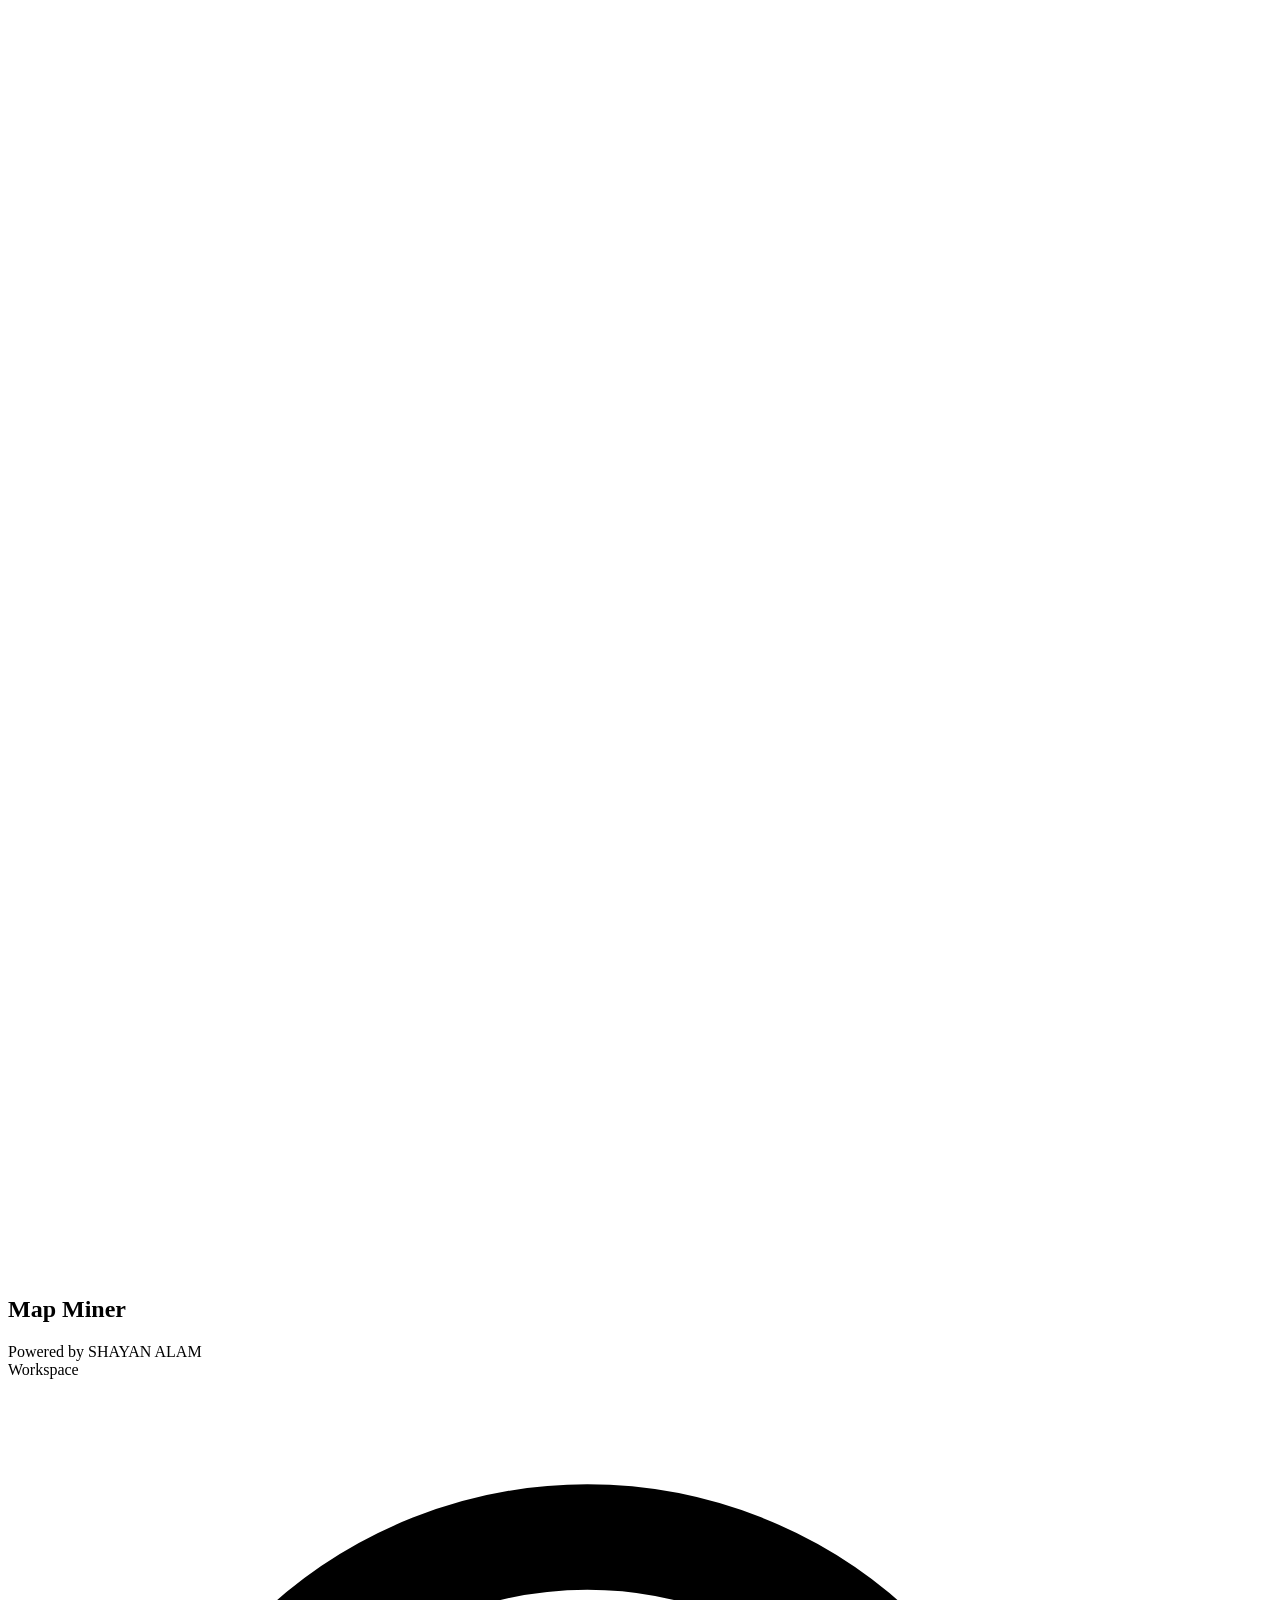
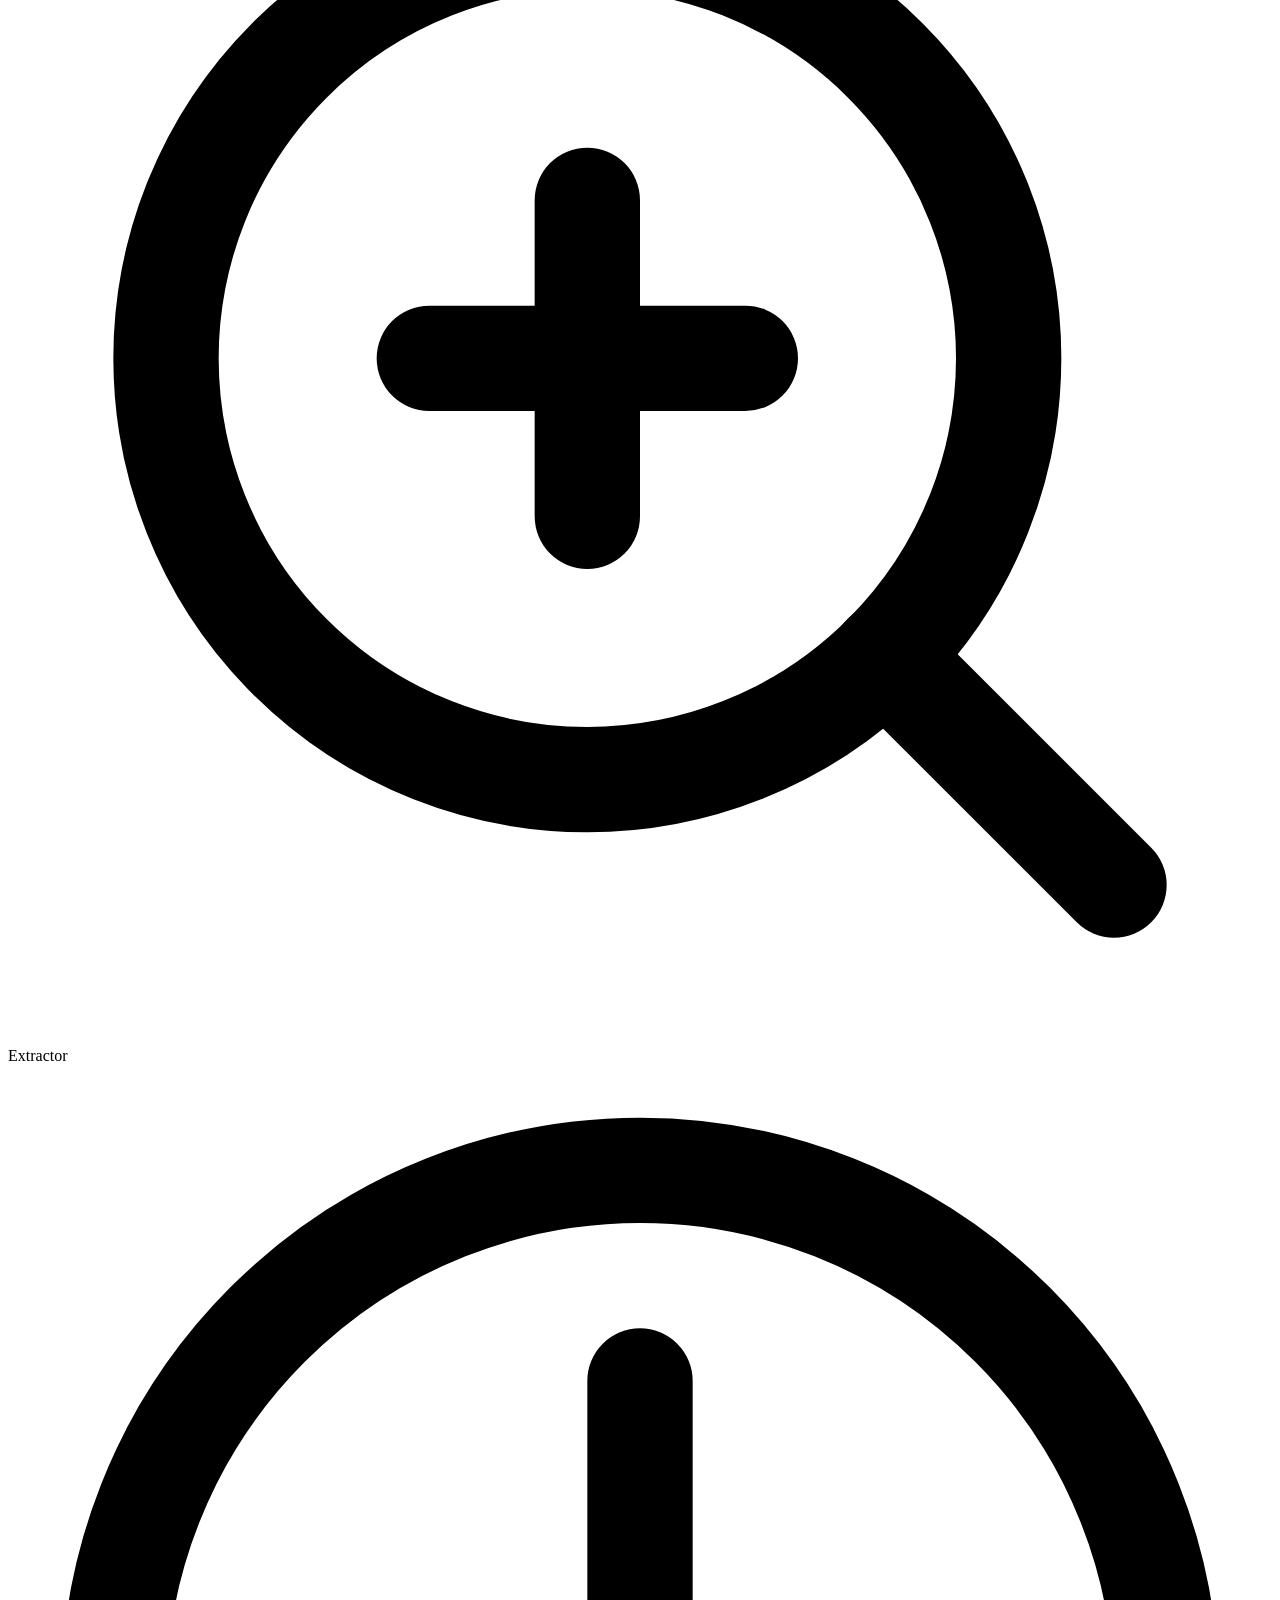
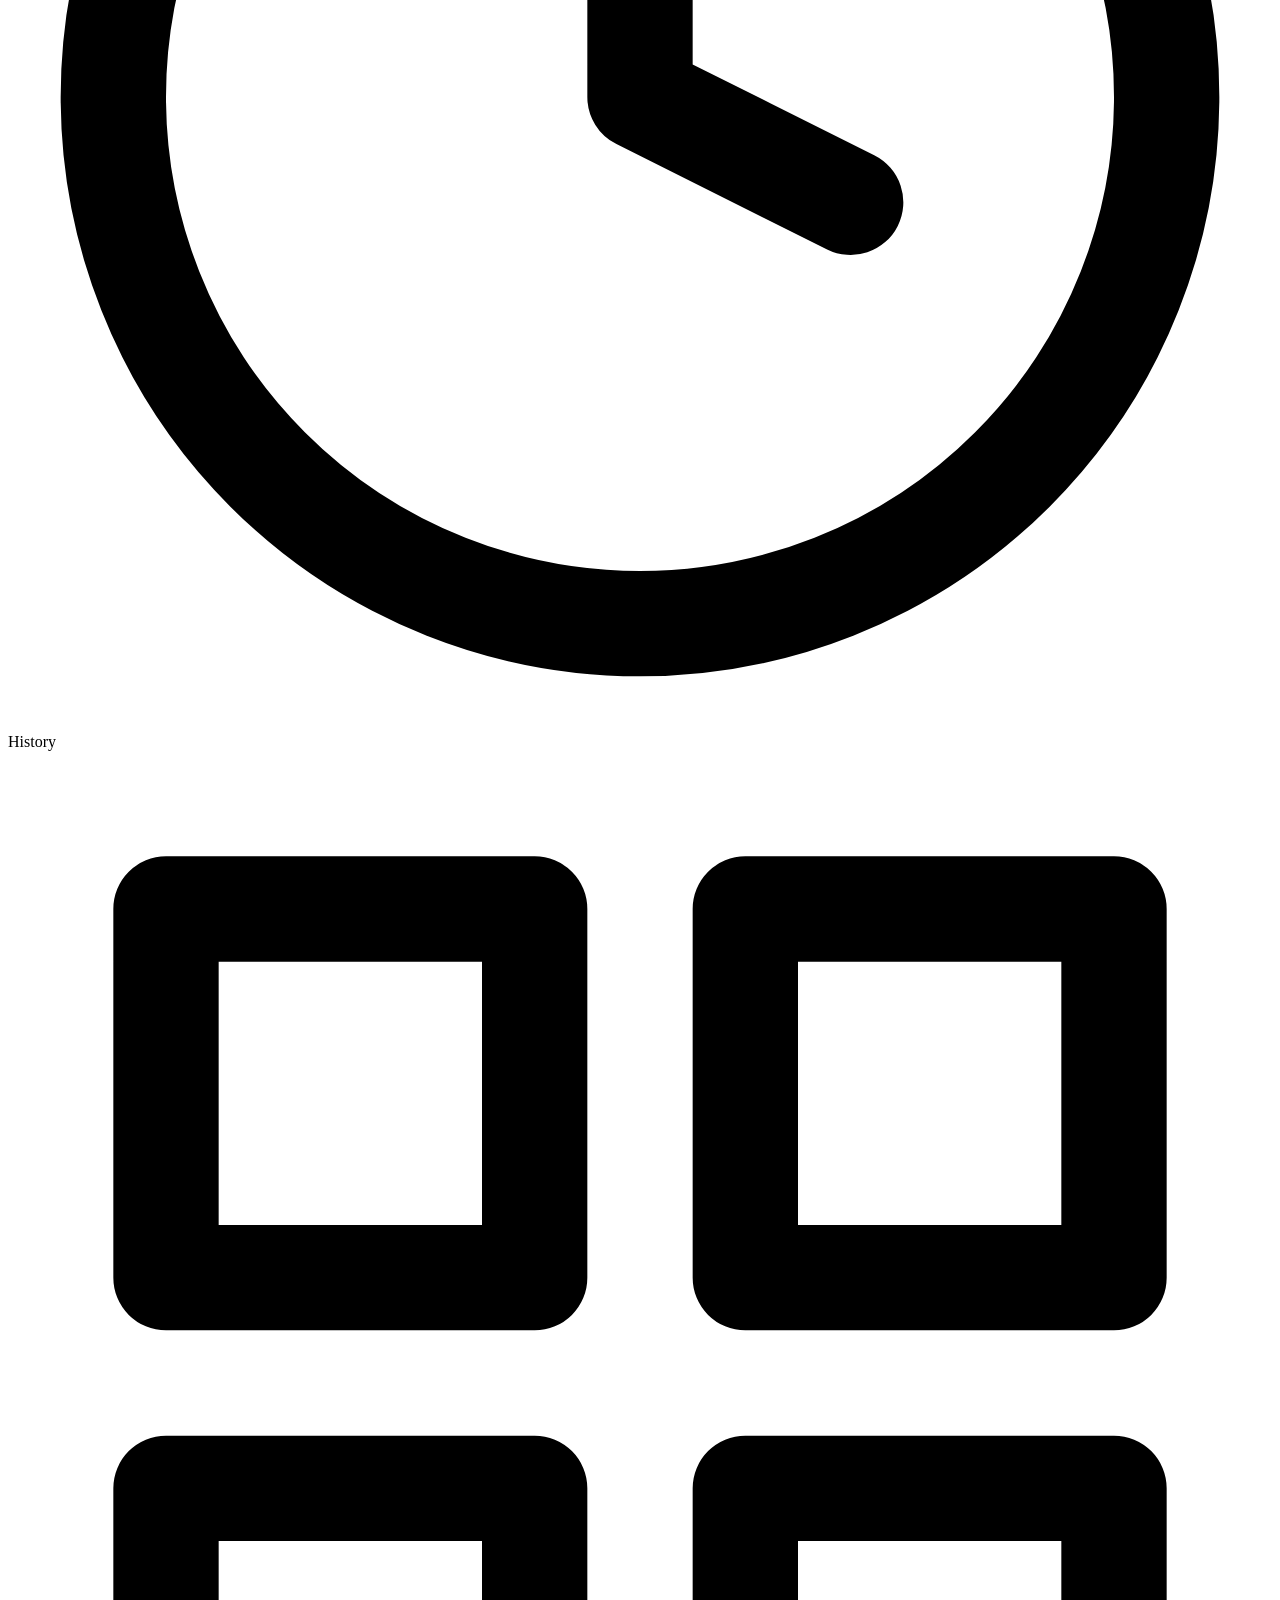
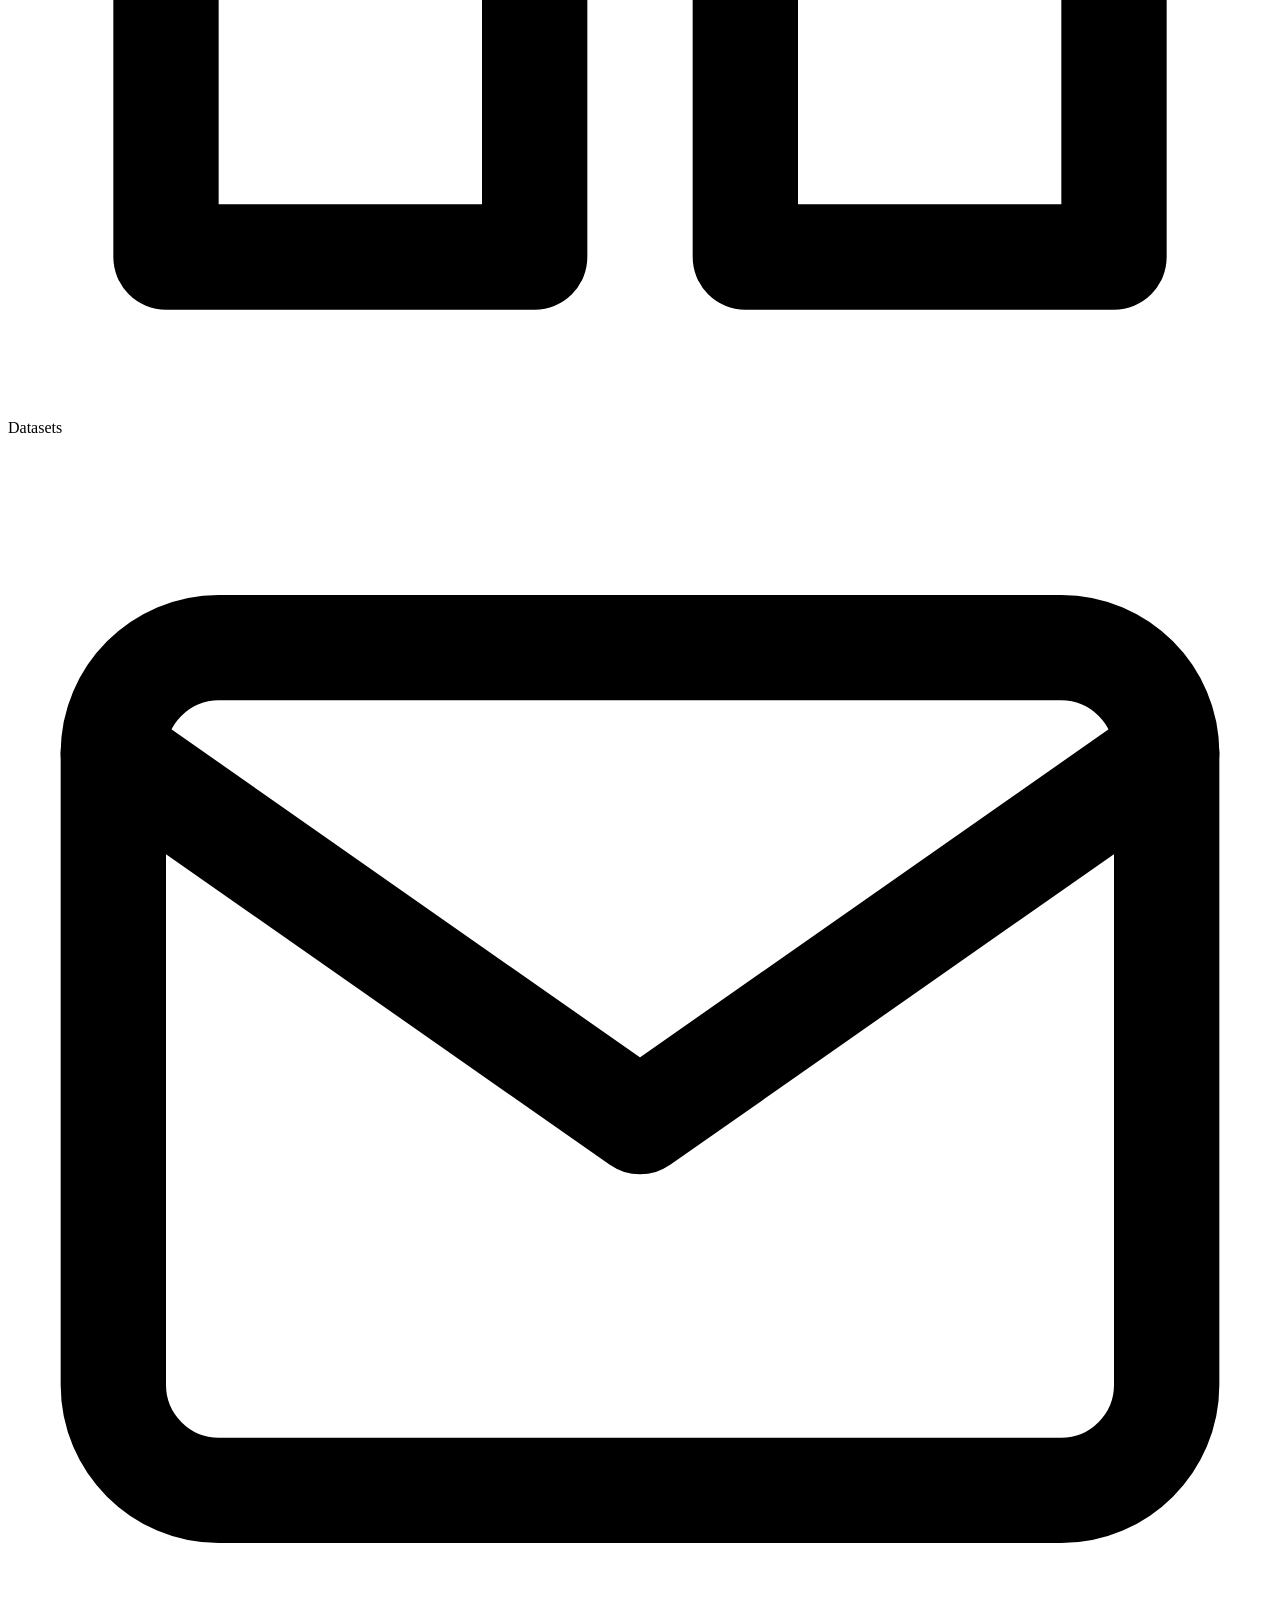
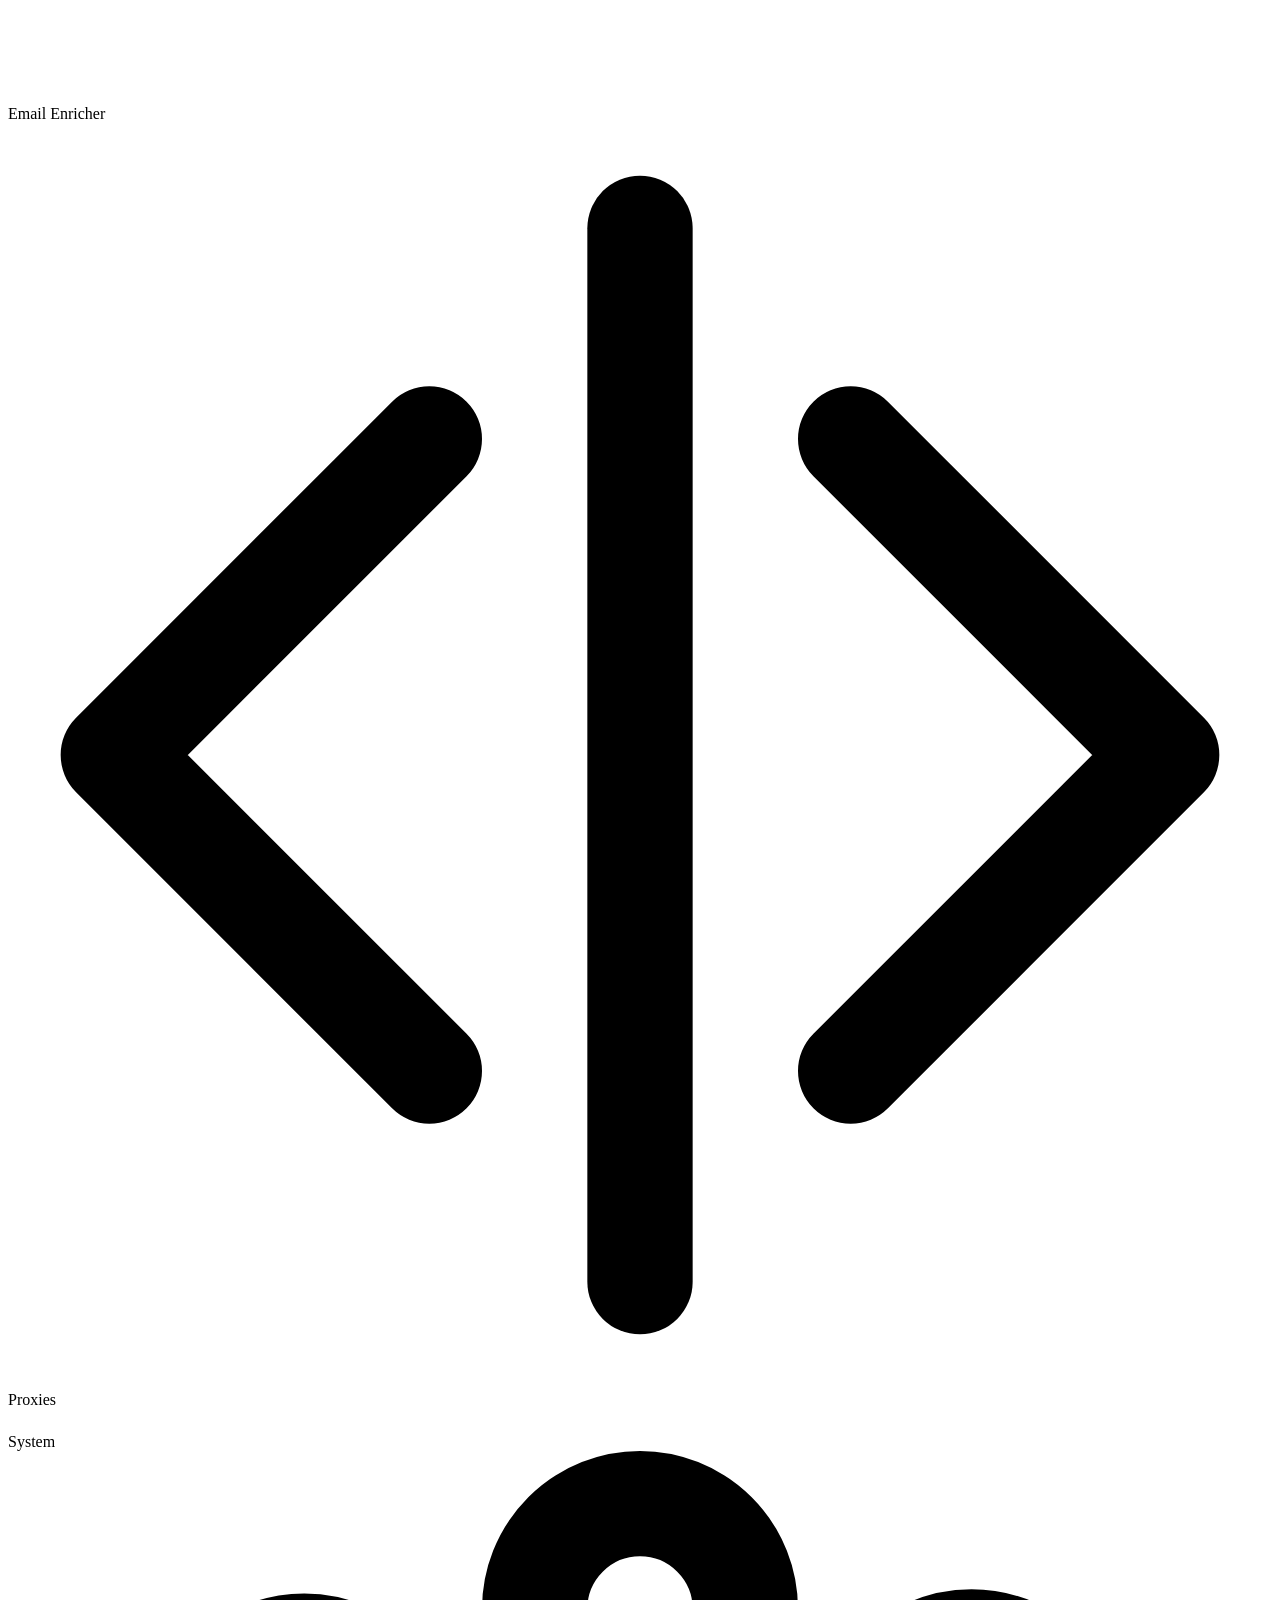
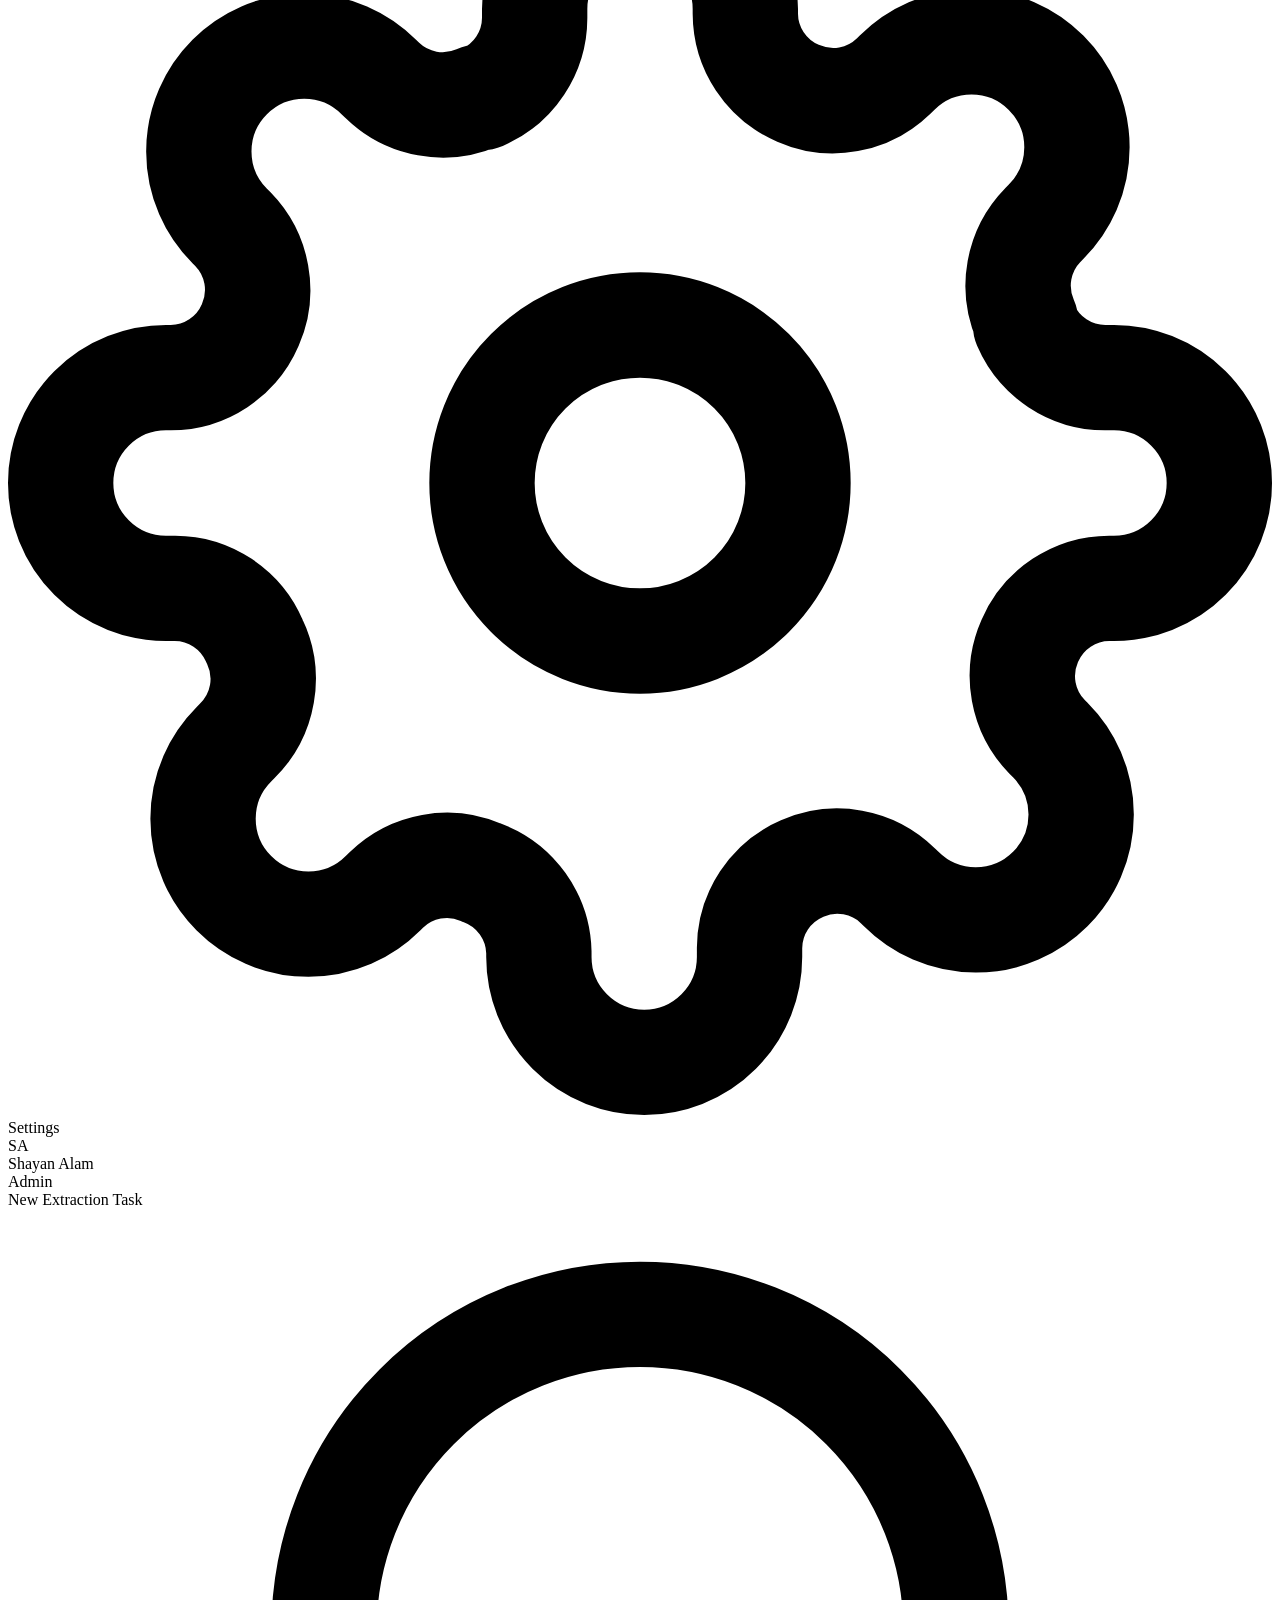
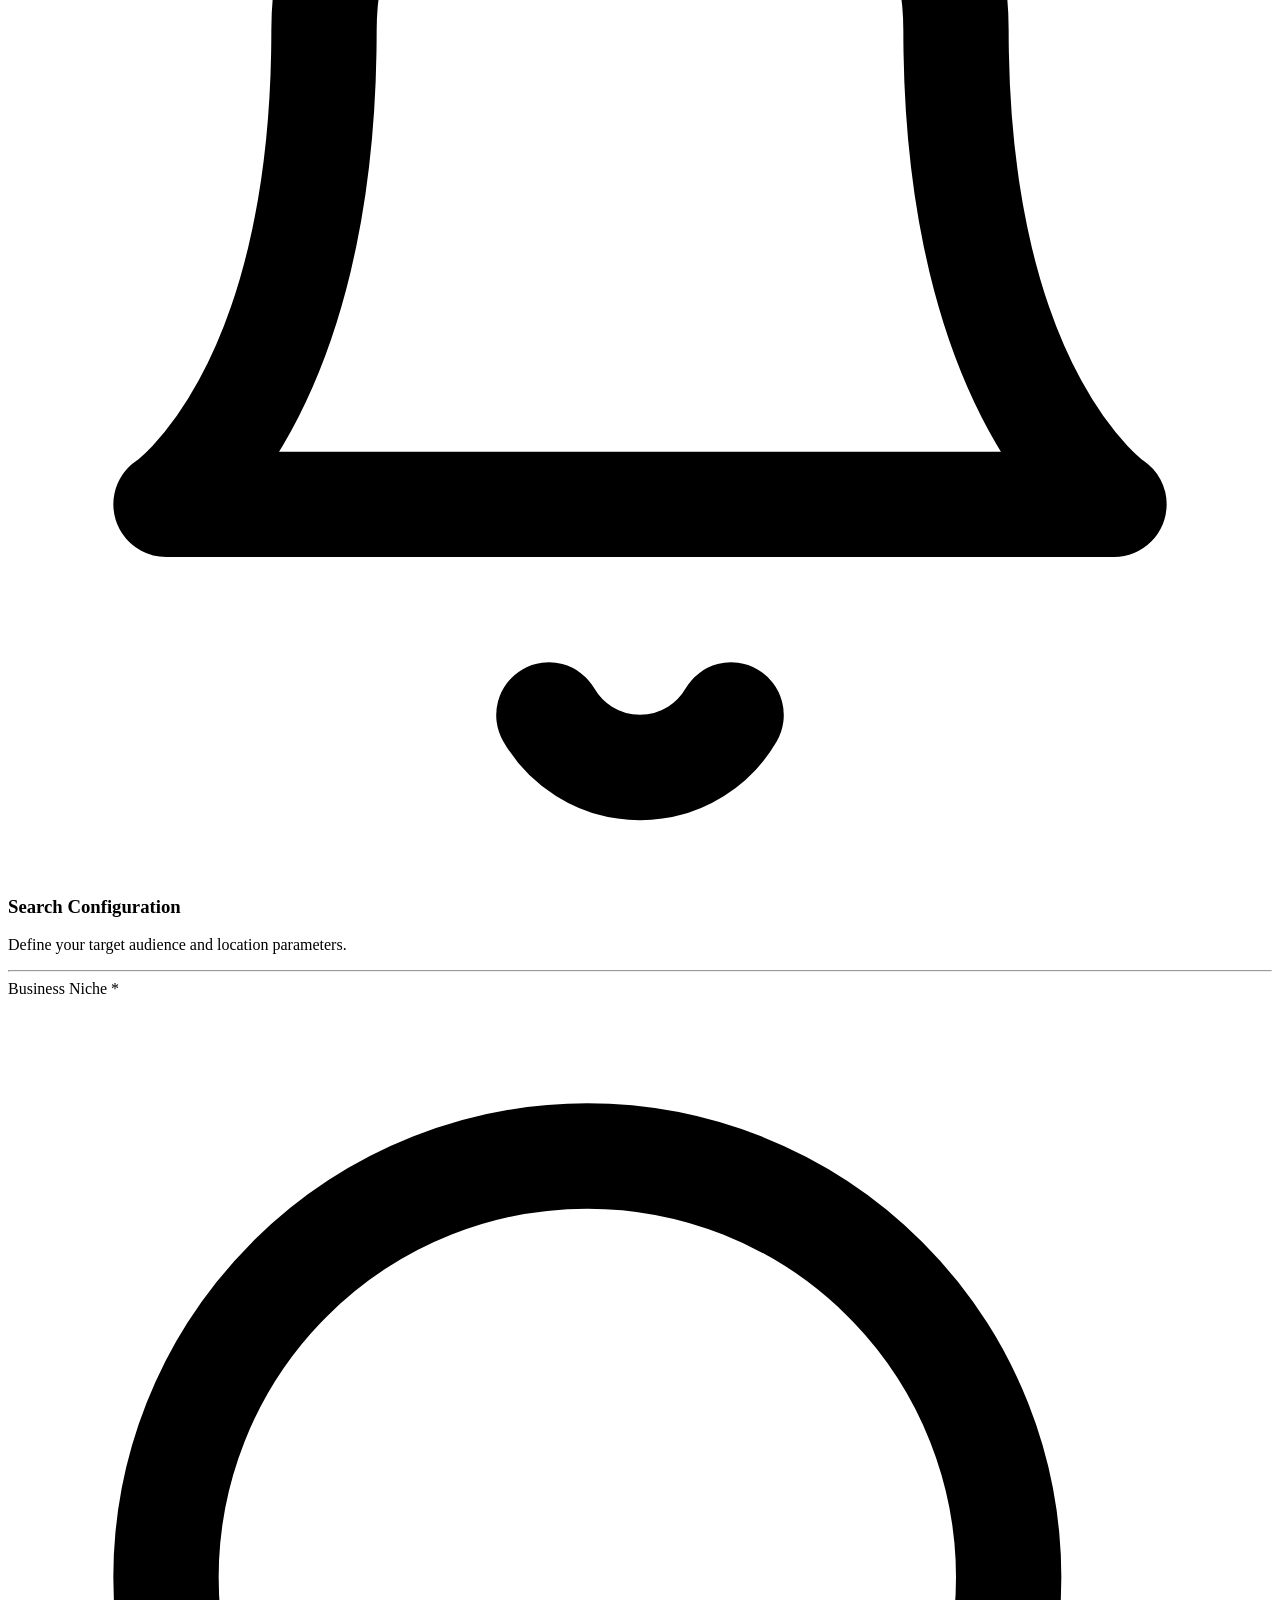
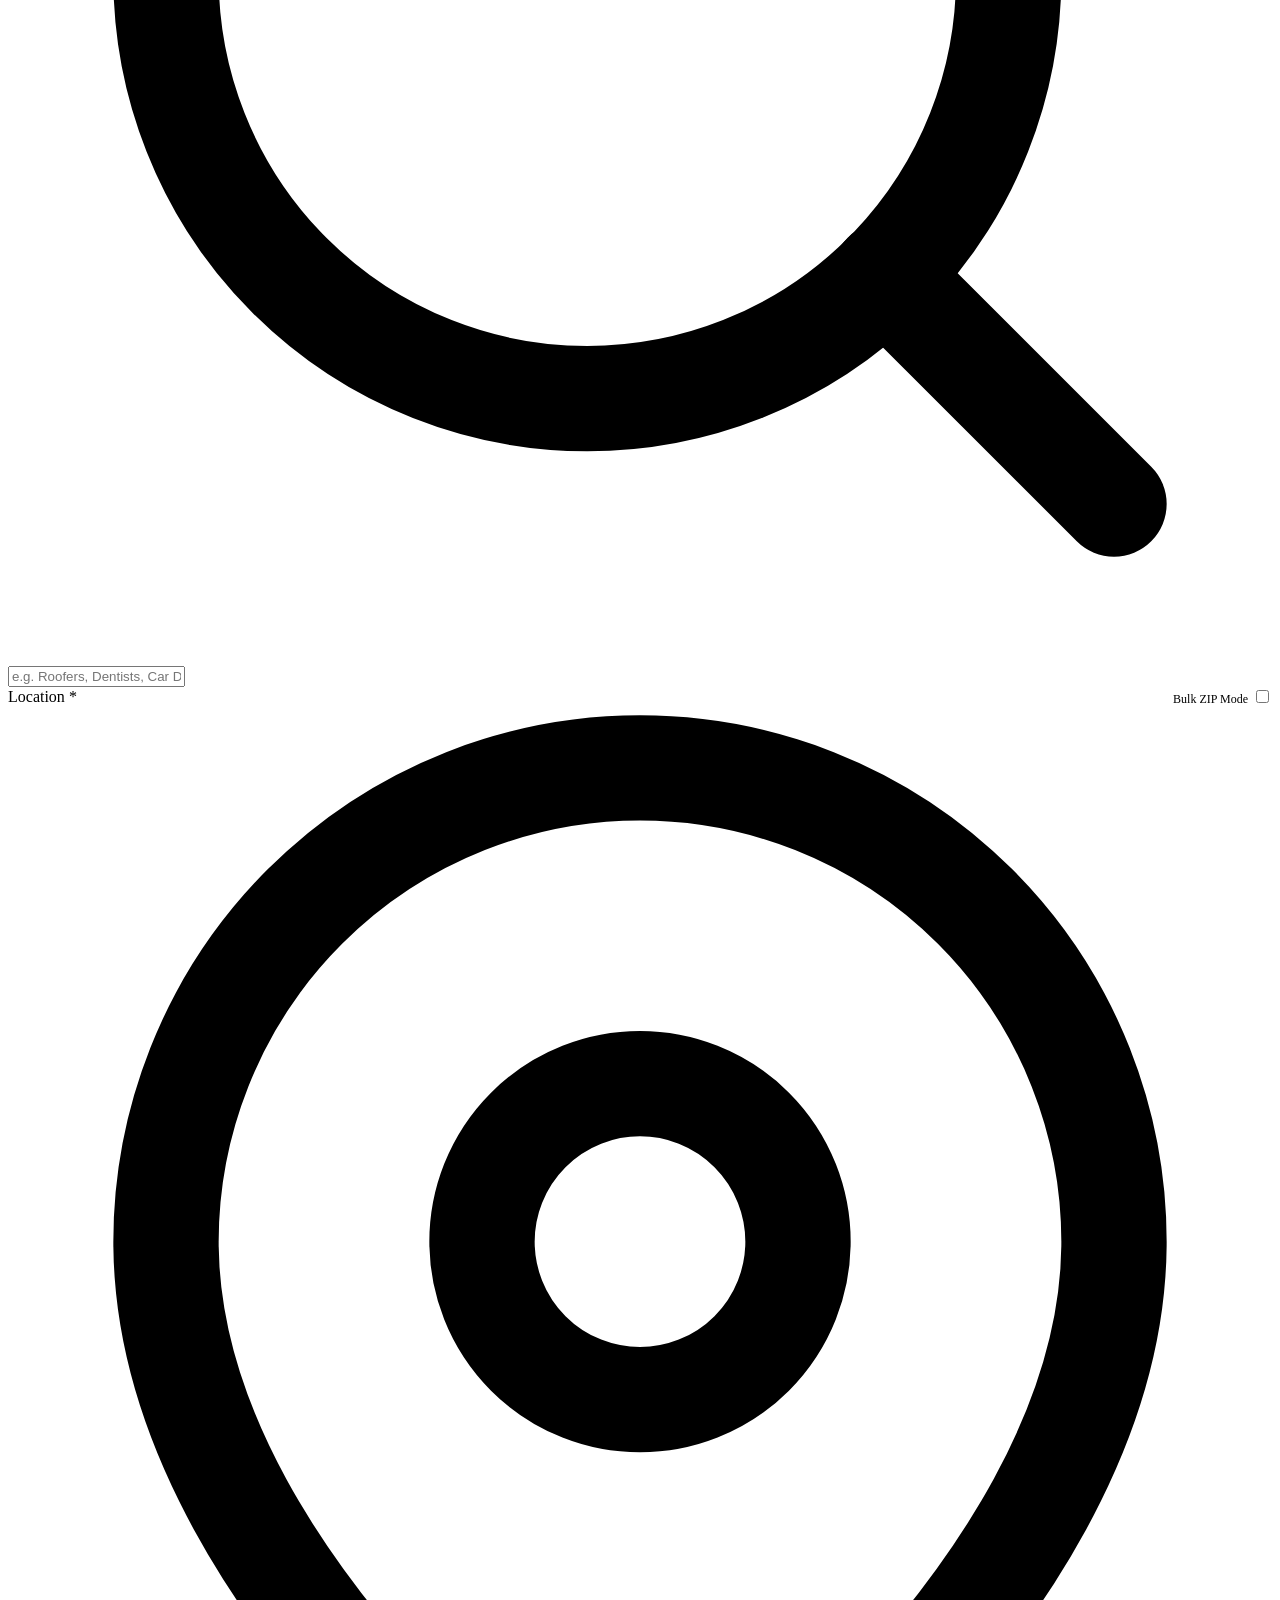
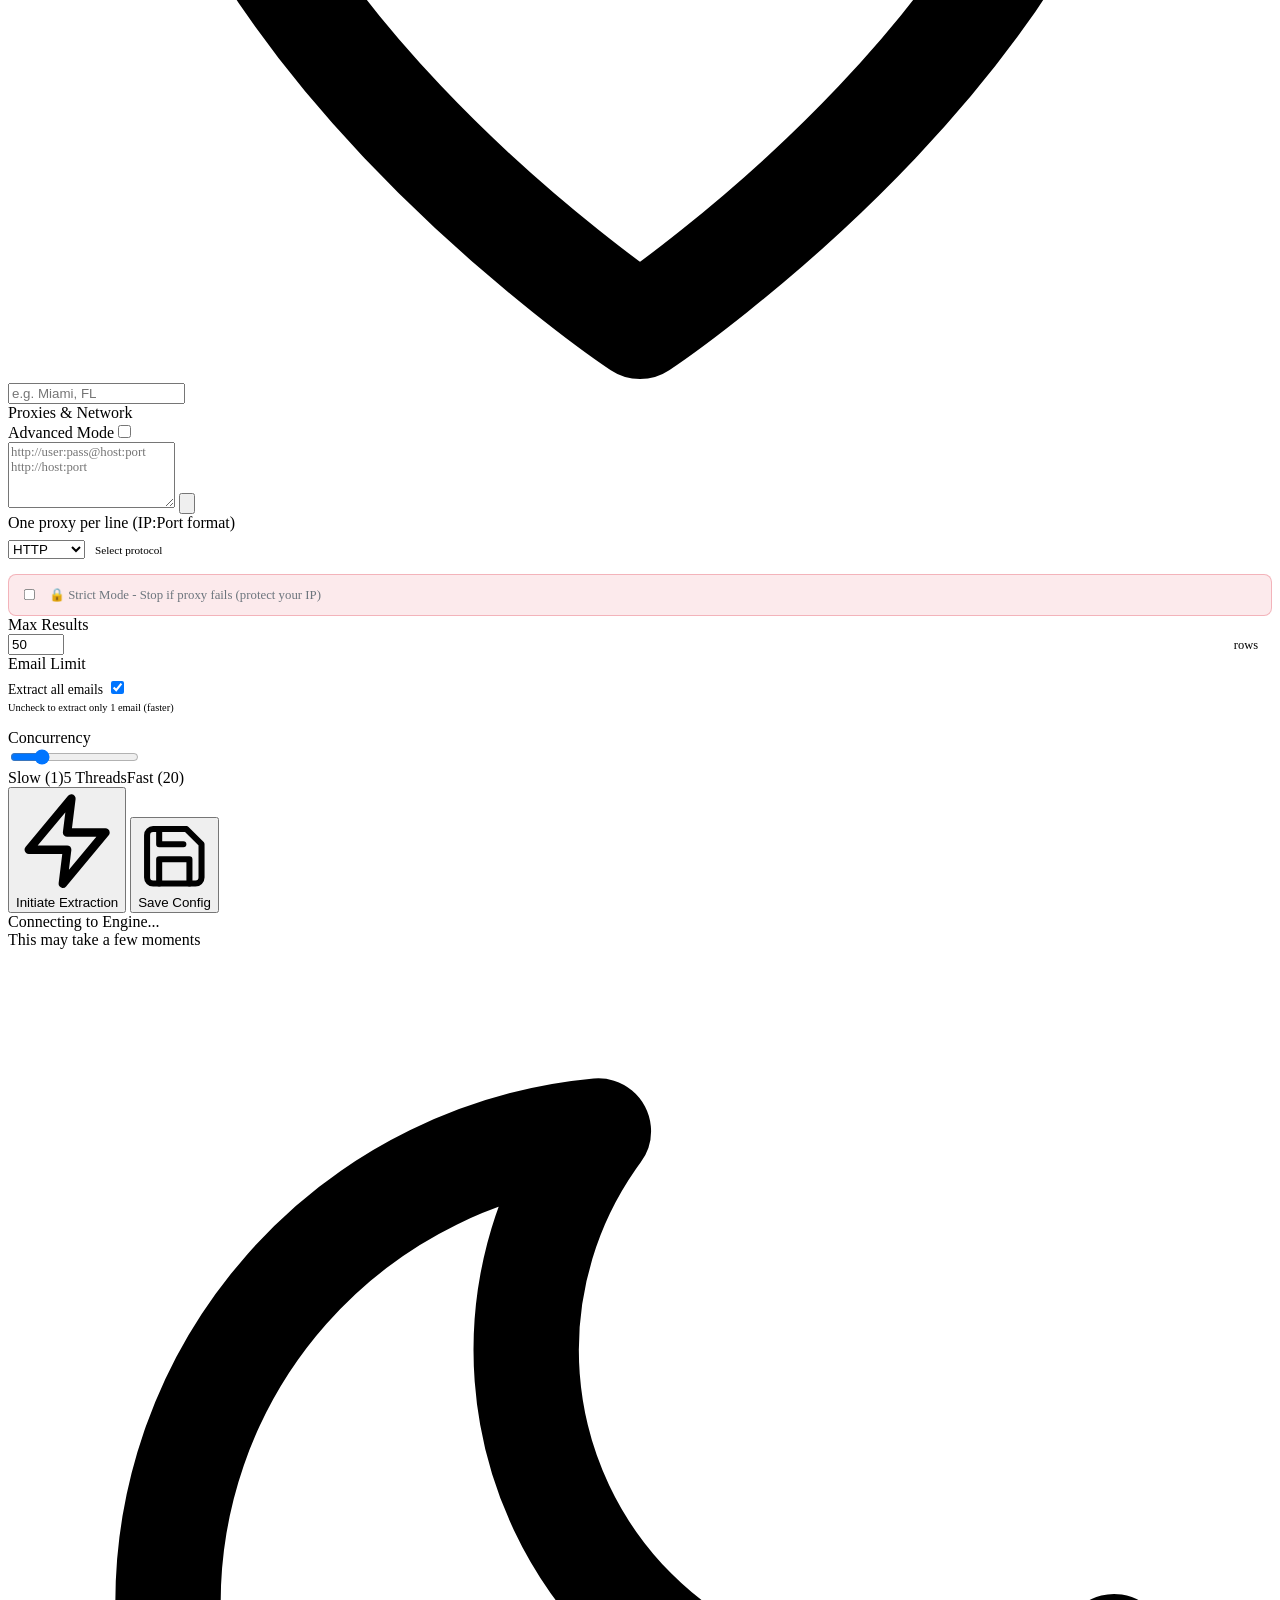
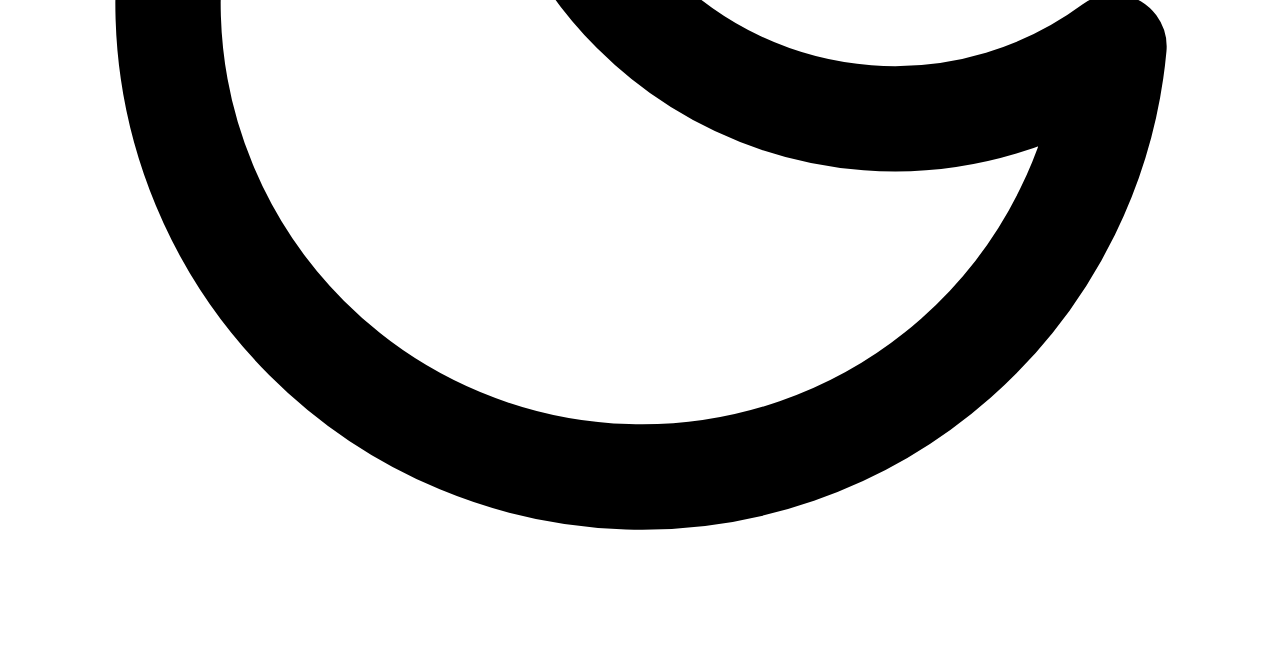
==== commit 18352152: "Fix installation scripts and add PWA support" ====
--- a/turbo/static/index.html
+++ b/turbo/static/index.html
@@ -10,22 +10,15 @@
     <link href="https://fonts.googleapis.com/css2?family=Inter:wght@300;400;500;600;700;800;900&display=swap"
         rel="stylesheet">
     <link rel="stylesheet" href="/static/style.css?v=1.3">
+    <link rel="manifest" href="/static/manifest.json">
     <script>
-        // Session Check
-        fetch('/api/auth/me')
-            .then(res => {
-                if (!res.ok) window.location.href = '/';
-                return res.json();
-            })
-            .then(data => {
-                if (data.user) {
-                    const nameEl = document.querySelector('.user-name');
-                    const avatarEl = document.querySelector('.user-avatar');
-                    if (nameEl) nameEl.textContent = data.user.name || data.user.email;
-                    if (avatarEl && data.user.name) avatarEl.textContent = data.user.name.split(' ').map(n => n[0]).join('').toUpperCase();
-                }
-            })
-            .catch(() => window.location.href = '/');
+        if ('serviceWorker' in navigator) {
+            window.addEventListener('load', () => {
+                navigator.serviceWorker.register('/static/sw.js')
+                    .then(reg => console.log('Service Worker registered'))
+                    .catch(err => console.log('Service Worker registration failed', err));
+            });
+        }
     </script>
 </head>
 
@@ -33,7 +26,11 @@
     <!-- SIDEBAR -->
     <aside class="sidebar">
         <div class="sidebar-brand">
-            <div class="brand-icon"><img src="/static/logo.png" alt="Map Miner" style="width: 100%; height: 100%; object-fit: contain;"></div>
+            <div class="brand-icon"><svg viewBox="0 0 24 24" fill="none">
+                    <path
+                        d="M12 2C8.13 2 5 5.13 5 9c0 5.25 7 13 7 13s7-7.75 7-13c0-3.87-3.13-7-7-7zm0 9.5c-1.38 0-2.5-1.12-2.5-2.5S10.62 6.5 12 6.5s2.5 1.12 2.5 2.5S13.38 11.5 12 11.5z"
+                        fill="white" />
+                </svg></div>
             <h2>Map Miner</h2>
             <div class="powered-by">Powered by SHAYAN ALAM</div>
         </div>
@@ -84,10 +81,6 @@
                     <div class="user-role">Admin</div>
                 </div>
             </div>
-            <a href="/api/auth/logout" class="nav-item" style="margin-top: 10px; border-top: 1px solid var(--border); padding-top: 15px; color: var(--text-muted);">
-                <svg viewBox="0 0 24 24" fill="none" stroke="currentColor" stroke-width="2" stroke-linecap="round" stroke-linejoin="round" style="width:16px; height:16px; margin-right:8px;"><path d="M9 21H5a2 2 0 0 1-2-2V5a2 2 0 0 1 2-2h4"></path><polyline points="16 17 21 12 16 7"></polyline><line x1="21" y1="12" x2="9" y2="12"></line></svg>
-                Logout
-            </a>
         </div>
     </aside>
 
@@ -193,9 +186,12 @@
                                     </div>
                                 </div>
                                 <!-- Strict Mode - Always visible, outside Advanced toggle -->
-                                <div class="require-proxy-toggle" style="margin-top: 15px; display: flex; align-items: center; gap: 10px; padding: 10px; background: rgba(220, 53, 69, 0.1); border-radius: 8px; border: 1px solid rgba(220, 53, 69, 0.3);">
-                                        <input type="checkbox" id="require-proxy-extraction">
-                                    <span id="require-proxy-extraction-label" style="font-size: 0.8rem; color: #6c757d; font-weight: 500;">🔒 Require Proxy - Scraping will only work with valid proxy</span>
+                                <div class="strict-mode-toggle" style="margin-top: 15px; display: flex; align-items: center; gap: 10px; padding: 10px; background: rgba(220, 53, 69, 0.1); border-radius: 8px; border: 1px solid rgba(220, 53, 69, 0.3);">
+                                    <label class="switch" style="transform: scale(0.85);">
+                                        <input type="checkbox" id="strict-mode-extraction">
+                                        <span class="slider"></span>
+                                    </label>
+                                    <span id="strict-mode-extraction-label" style="font-size: 0.8rem; color: #6c757d; font-weight: 500;">🔒 Strict Mode - Stop if proxy fails (protect your IP)</span>
                                 </div>
                                 <div class="form-row">
                                     <div class="form-group-inline"><label>Max Results</label>
@@ -490,12 +486,12 @@
                                 </select>
                                 <span style="font-size: 0.7rem; color: var(--text-muted);">Select protocol</span>
                             </div>
-                            <div class="require-proxy-toggle" style="margin-top: 15px; display: flex; align-items: center; gap: 10px; padding: 10px; background: rgba(220, 53, 69, 0.1); border-radius: 8px; border: 1px solid rgba(220, 53, 69, 0.3);">
+                            <div class="strict-mode-toggle" style="margin-top: 15px; display: flex; align-items: center; gap: 10px; padding: 10px; background: rgba(220, 53, 69, 0.1); border-radius: 8px; border: 1px solid rgba(220, 53, 69, 0.3);">
                                 <label class="switch" style="transform: scale(0.85);">
-                                    <input type="checkbox" id="require-proxy-enrich">
+                                    <input type="checkbox" id="strict-mode-enrich">
                                     <span class="slider"></span>
                                 </label>
-                                <span id="require-proxy-enrich-label" style="font-size: 0.8rem; color: #6c757d; font-weight: 500;">🔒 Require Proxy - Enrichment will only work with valid proxy</span>
+                                <span id="strict-mode-enrich-label" style="font-size: 0.8rem; color: #6c757d; font-weight: 500;">🔒 Strict Mode - Stop if proxy fails (protect your IP)</span>
                             </div>
                             
                             <div class="form-actions" style="margin-top: 2rem;">
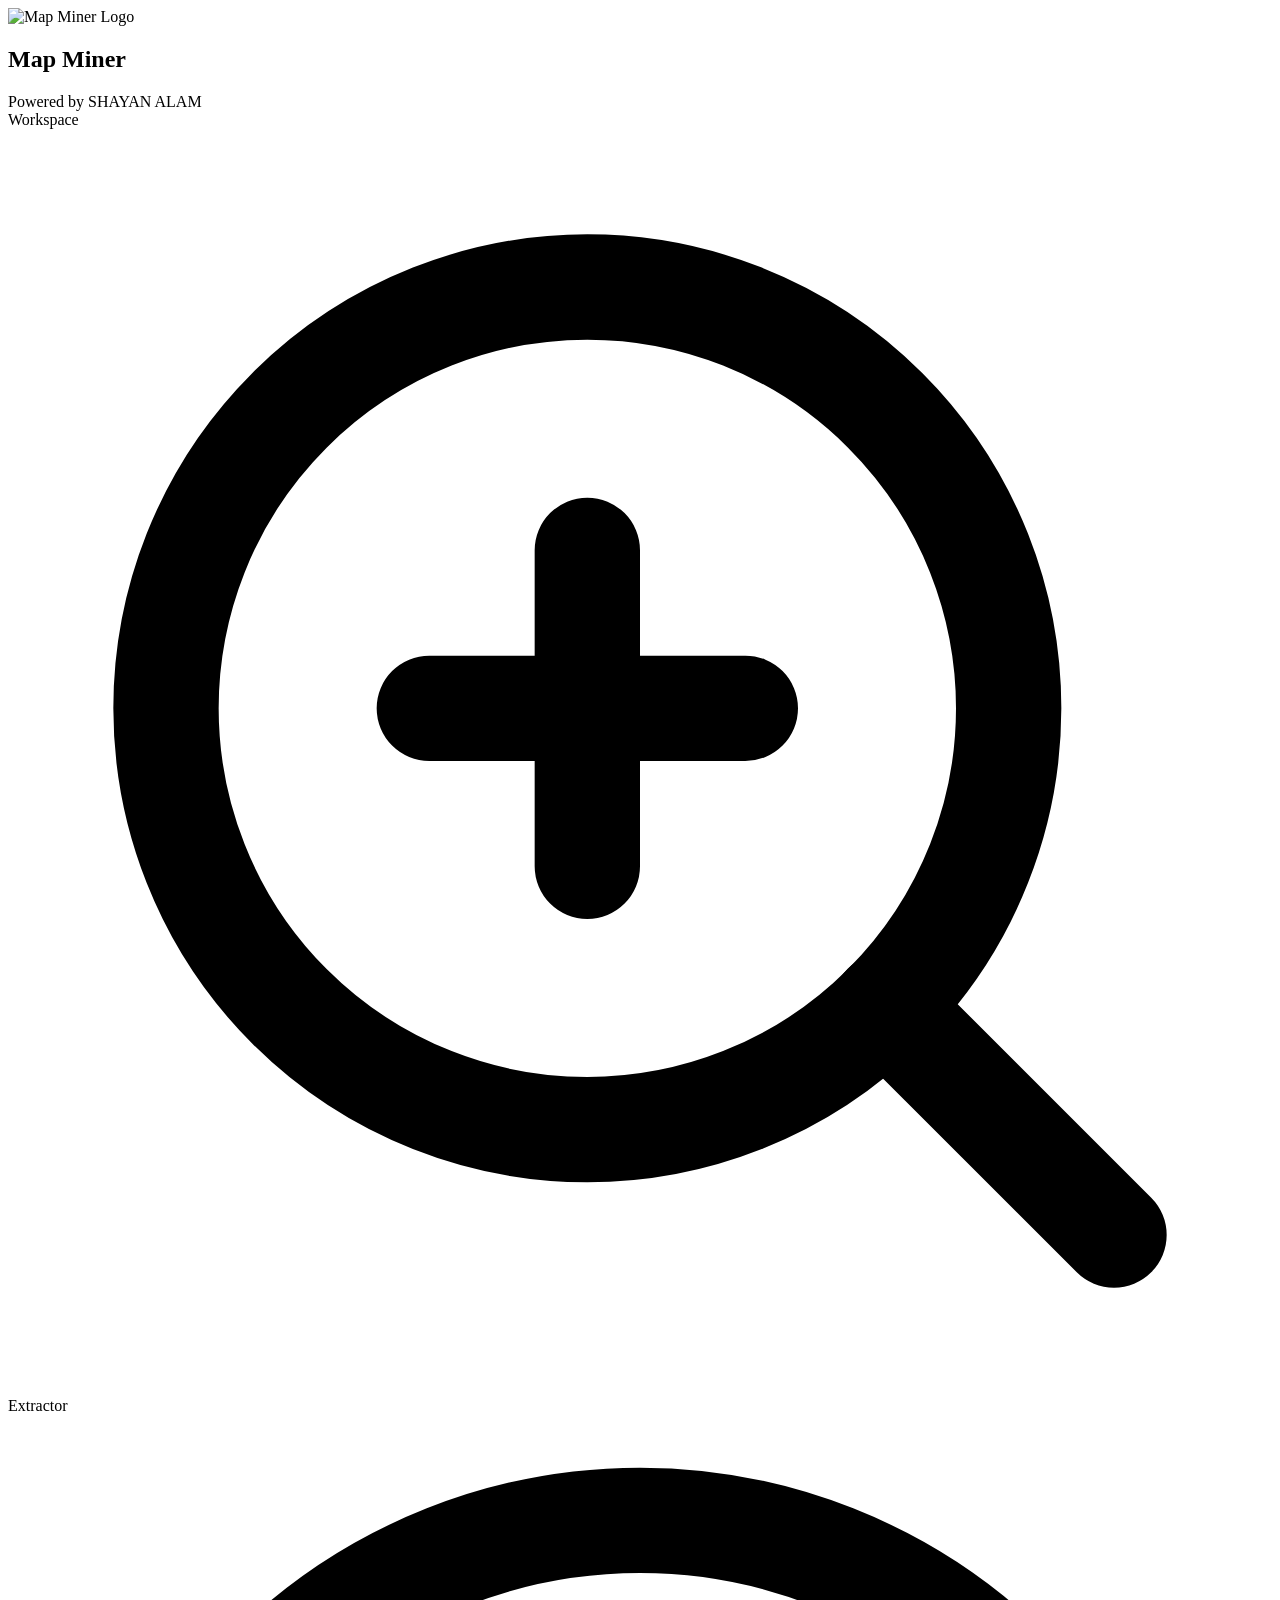
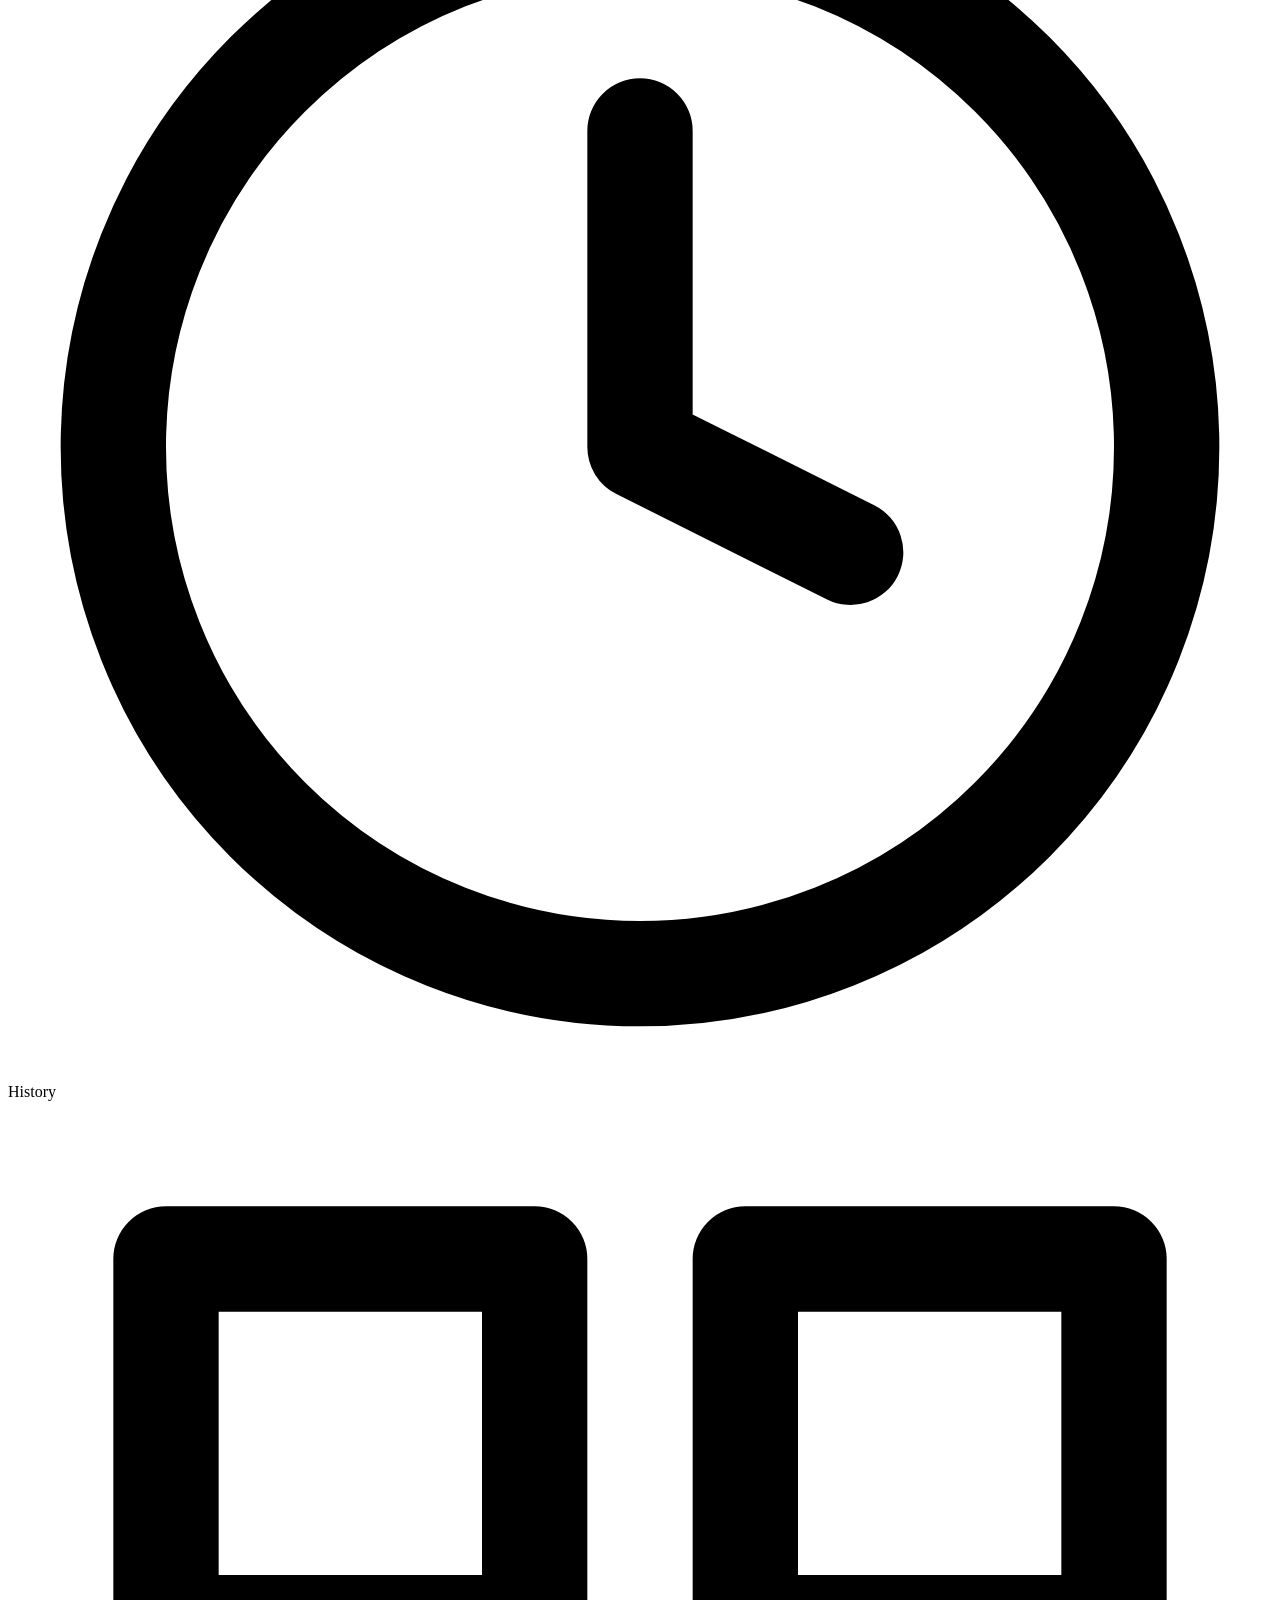
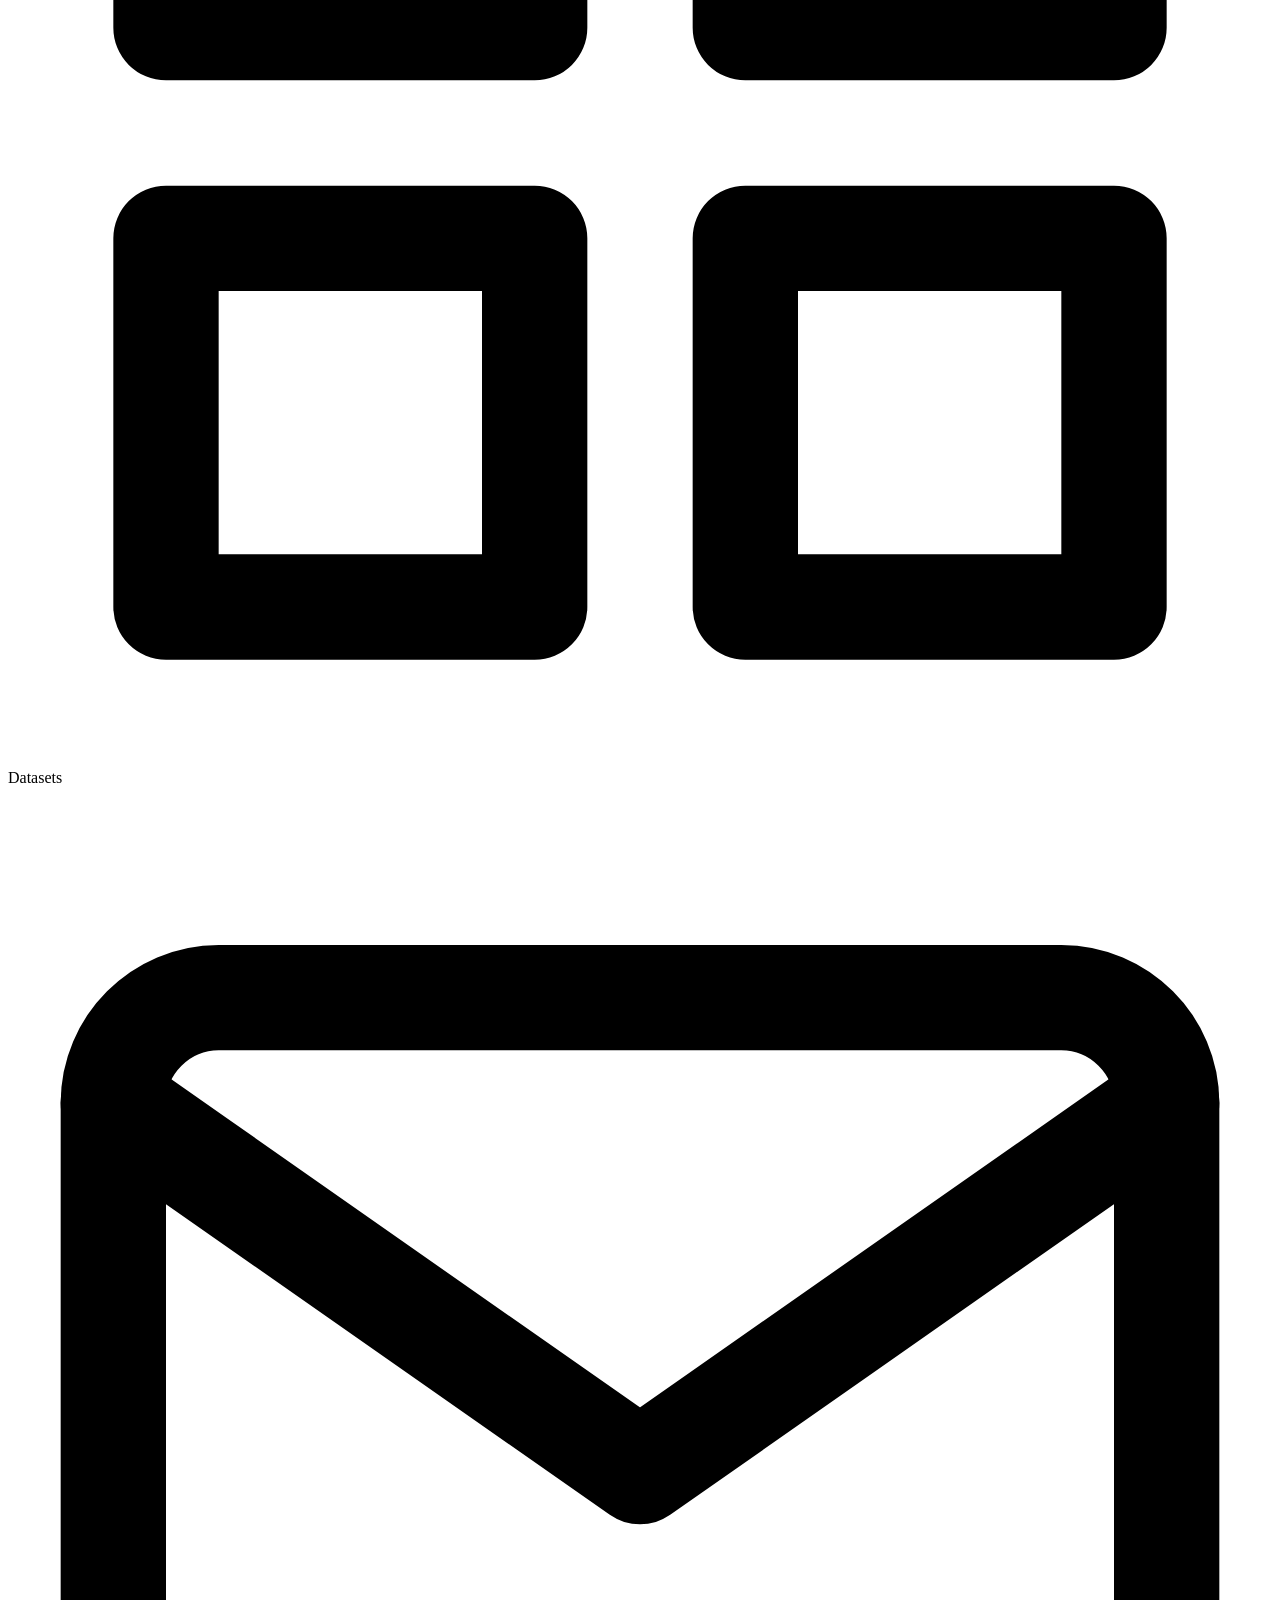
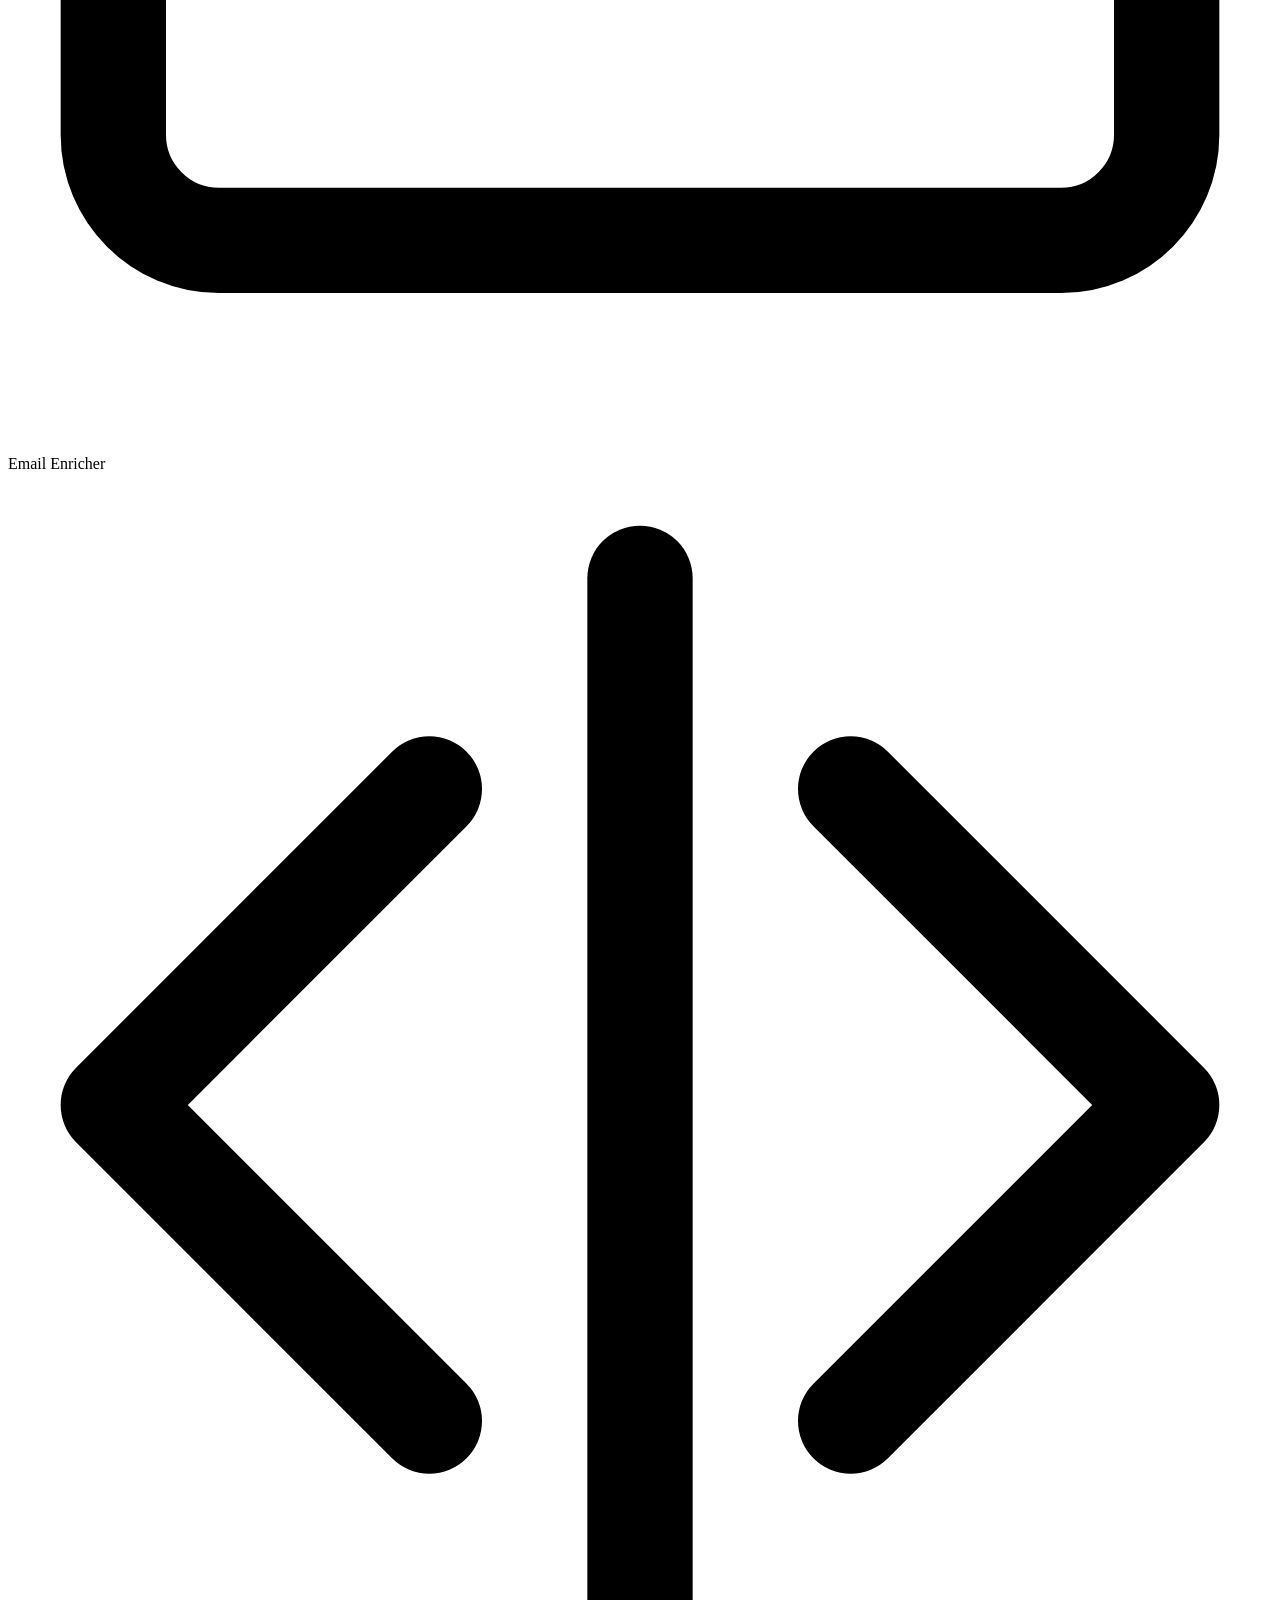
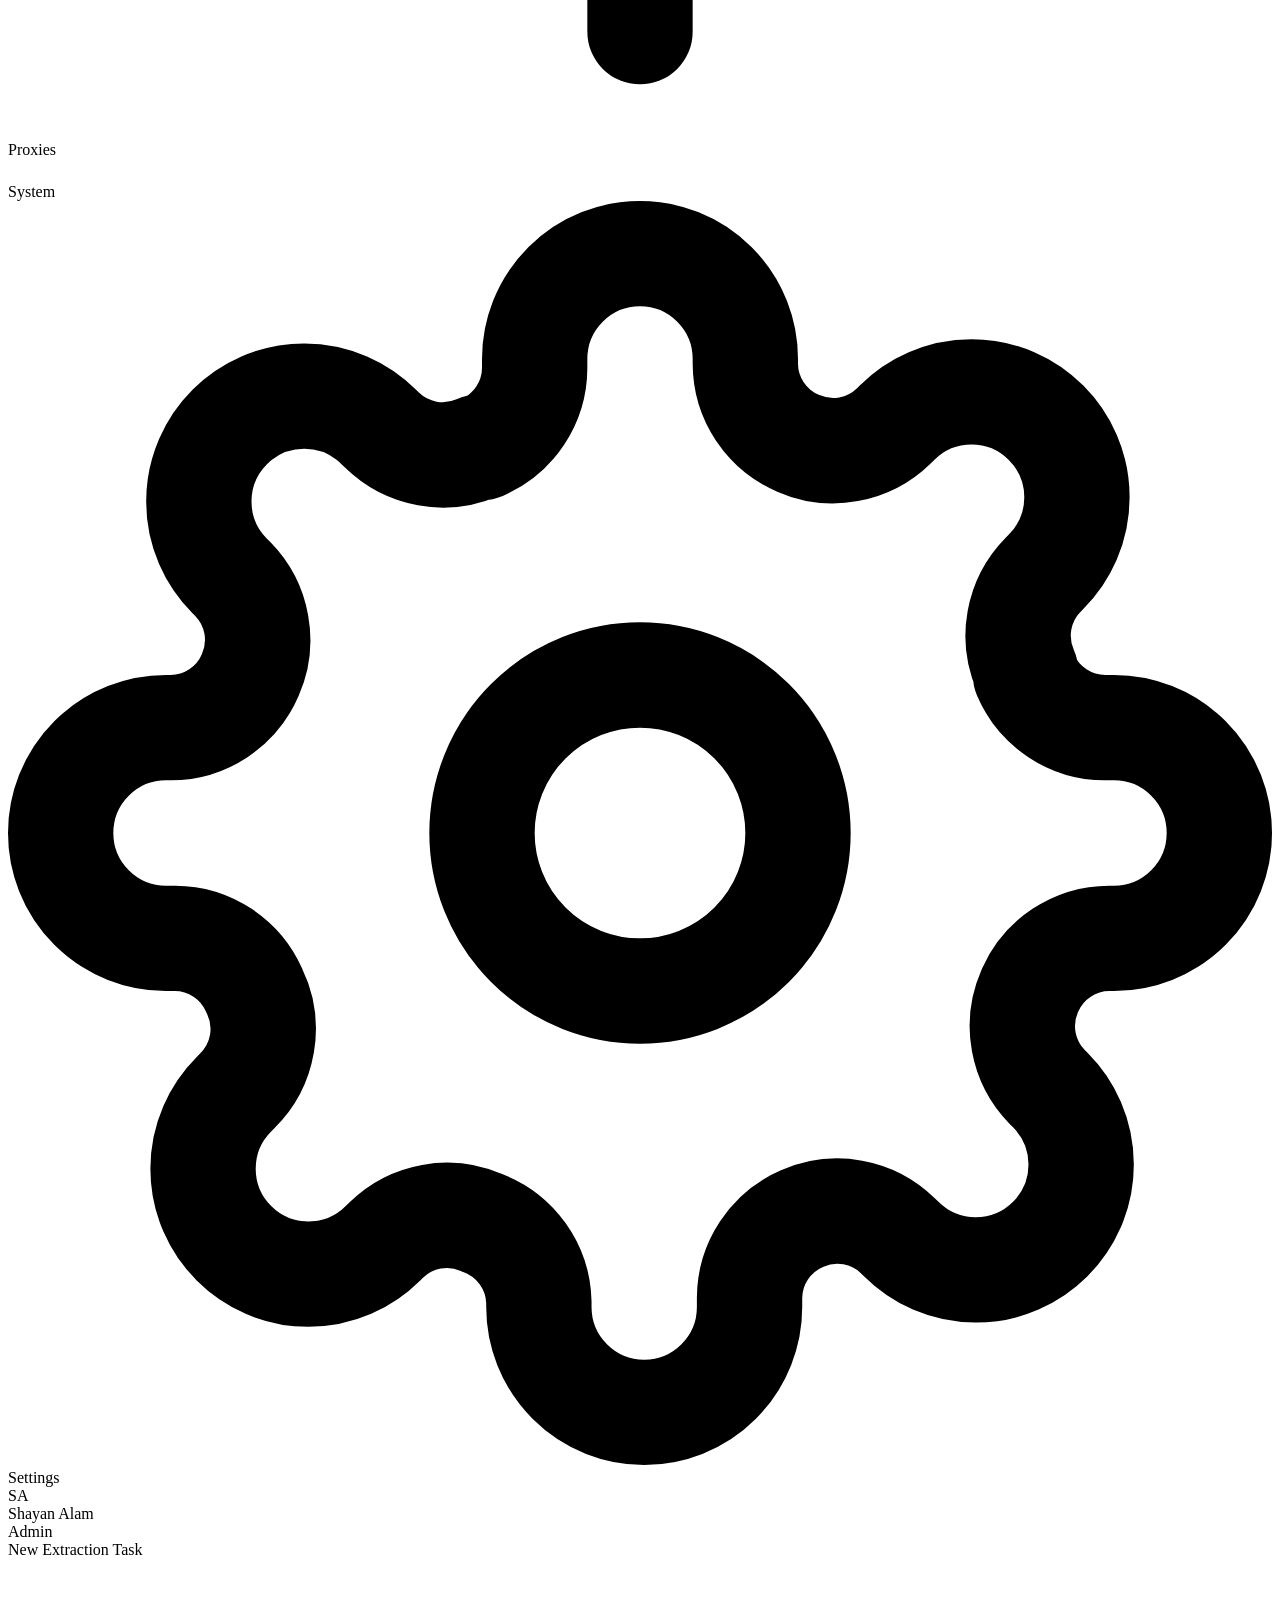
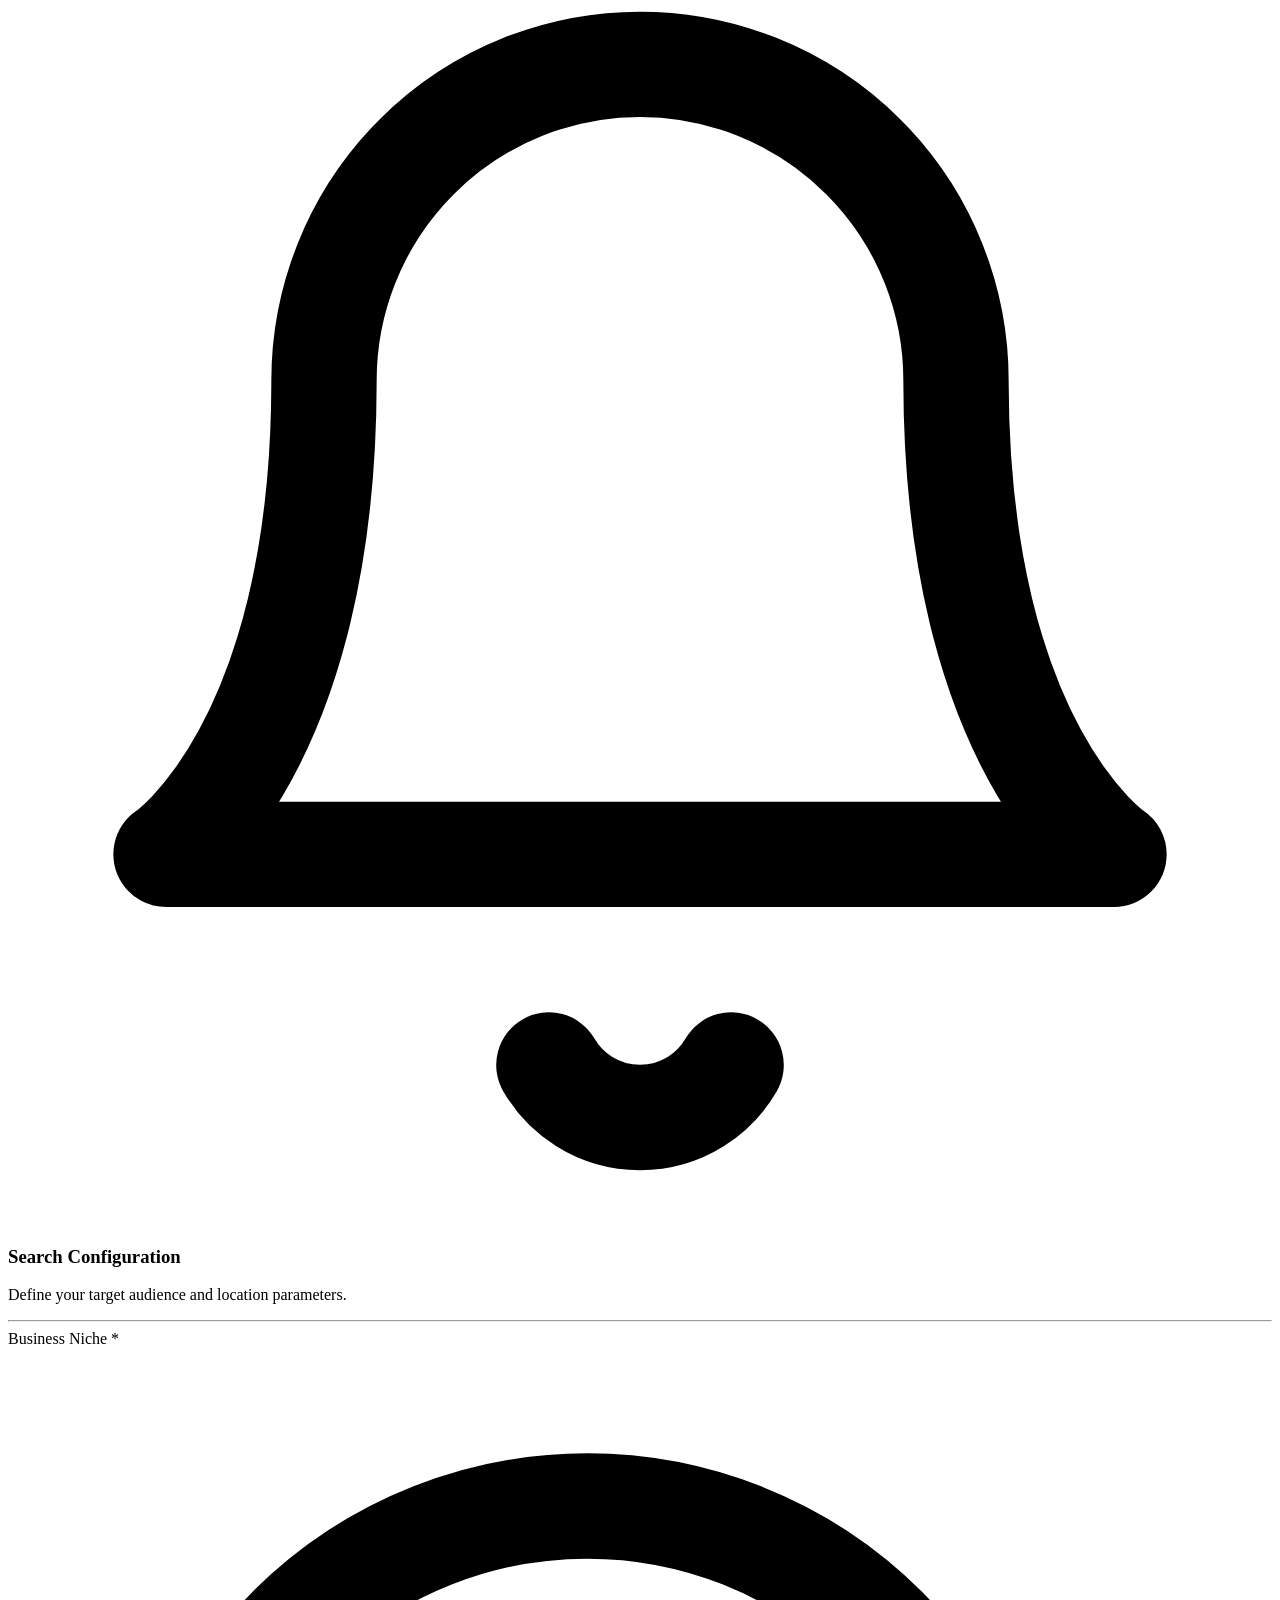
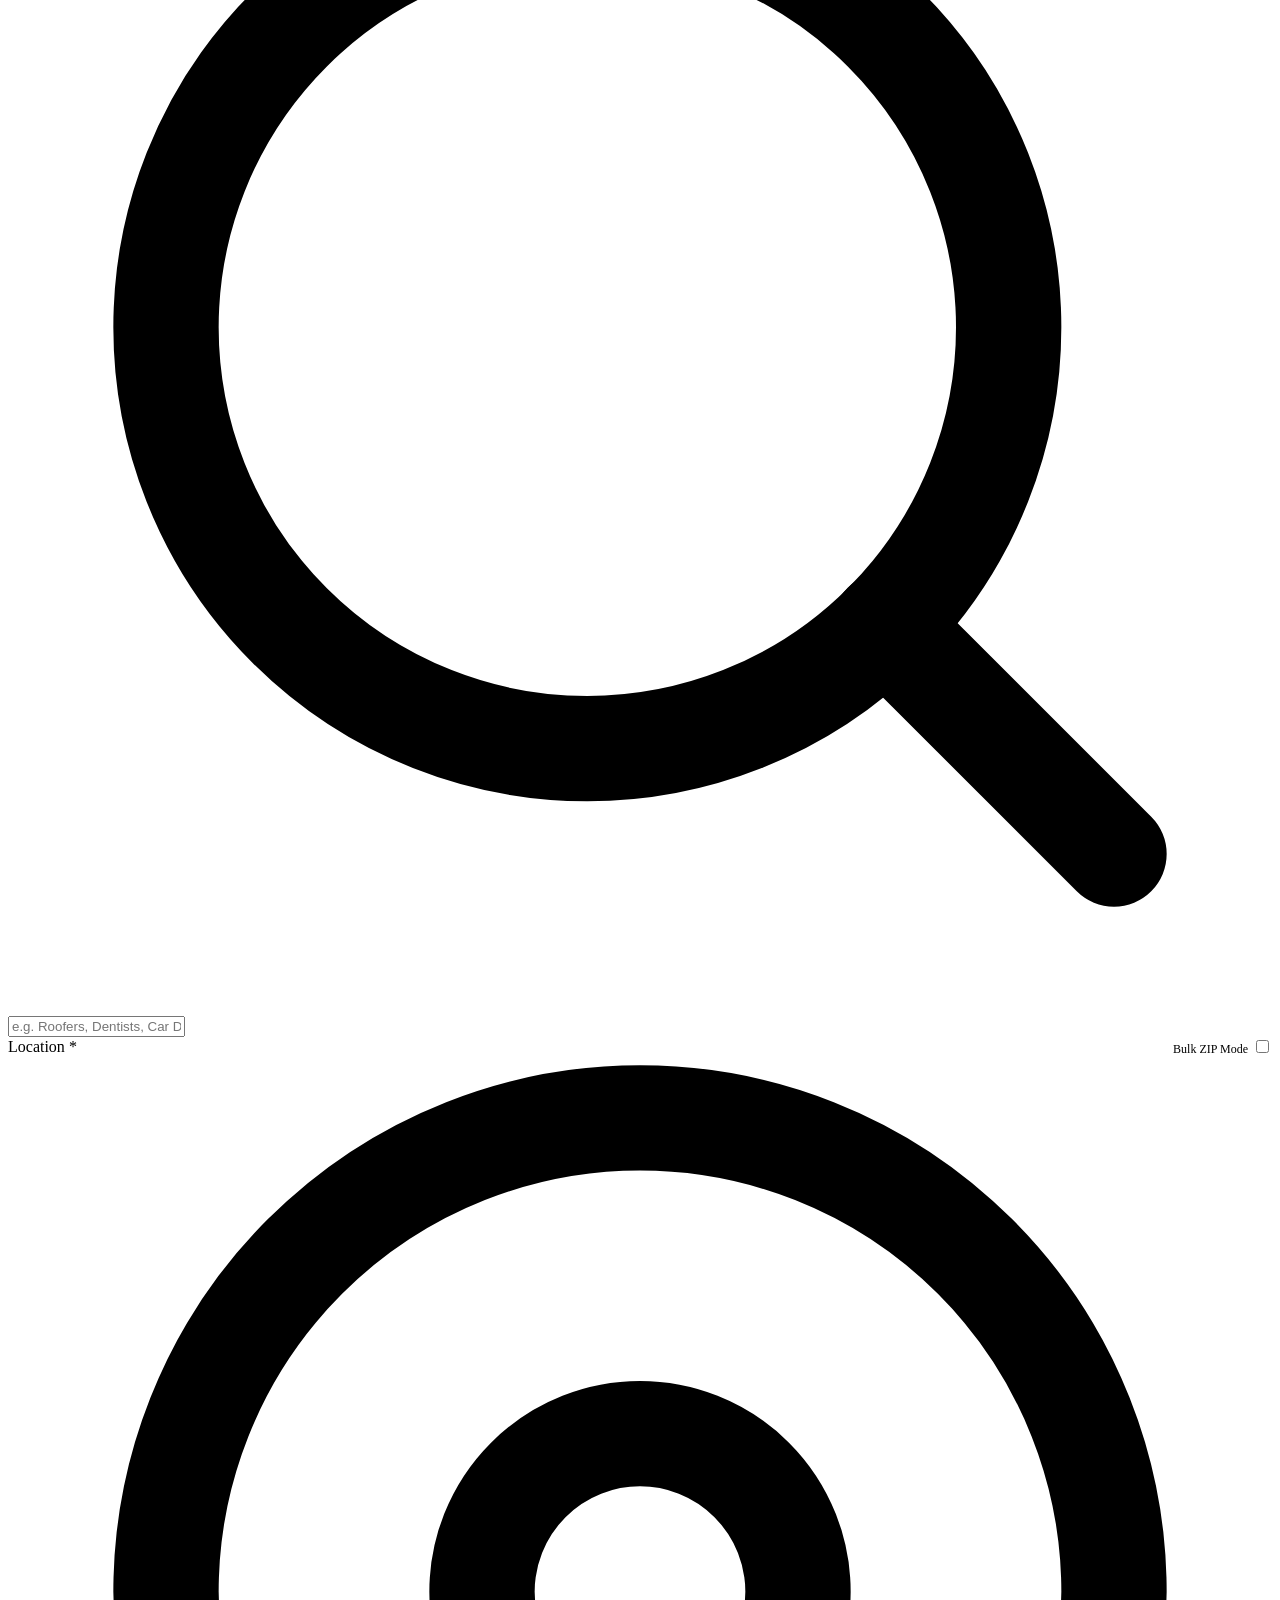
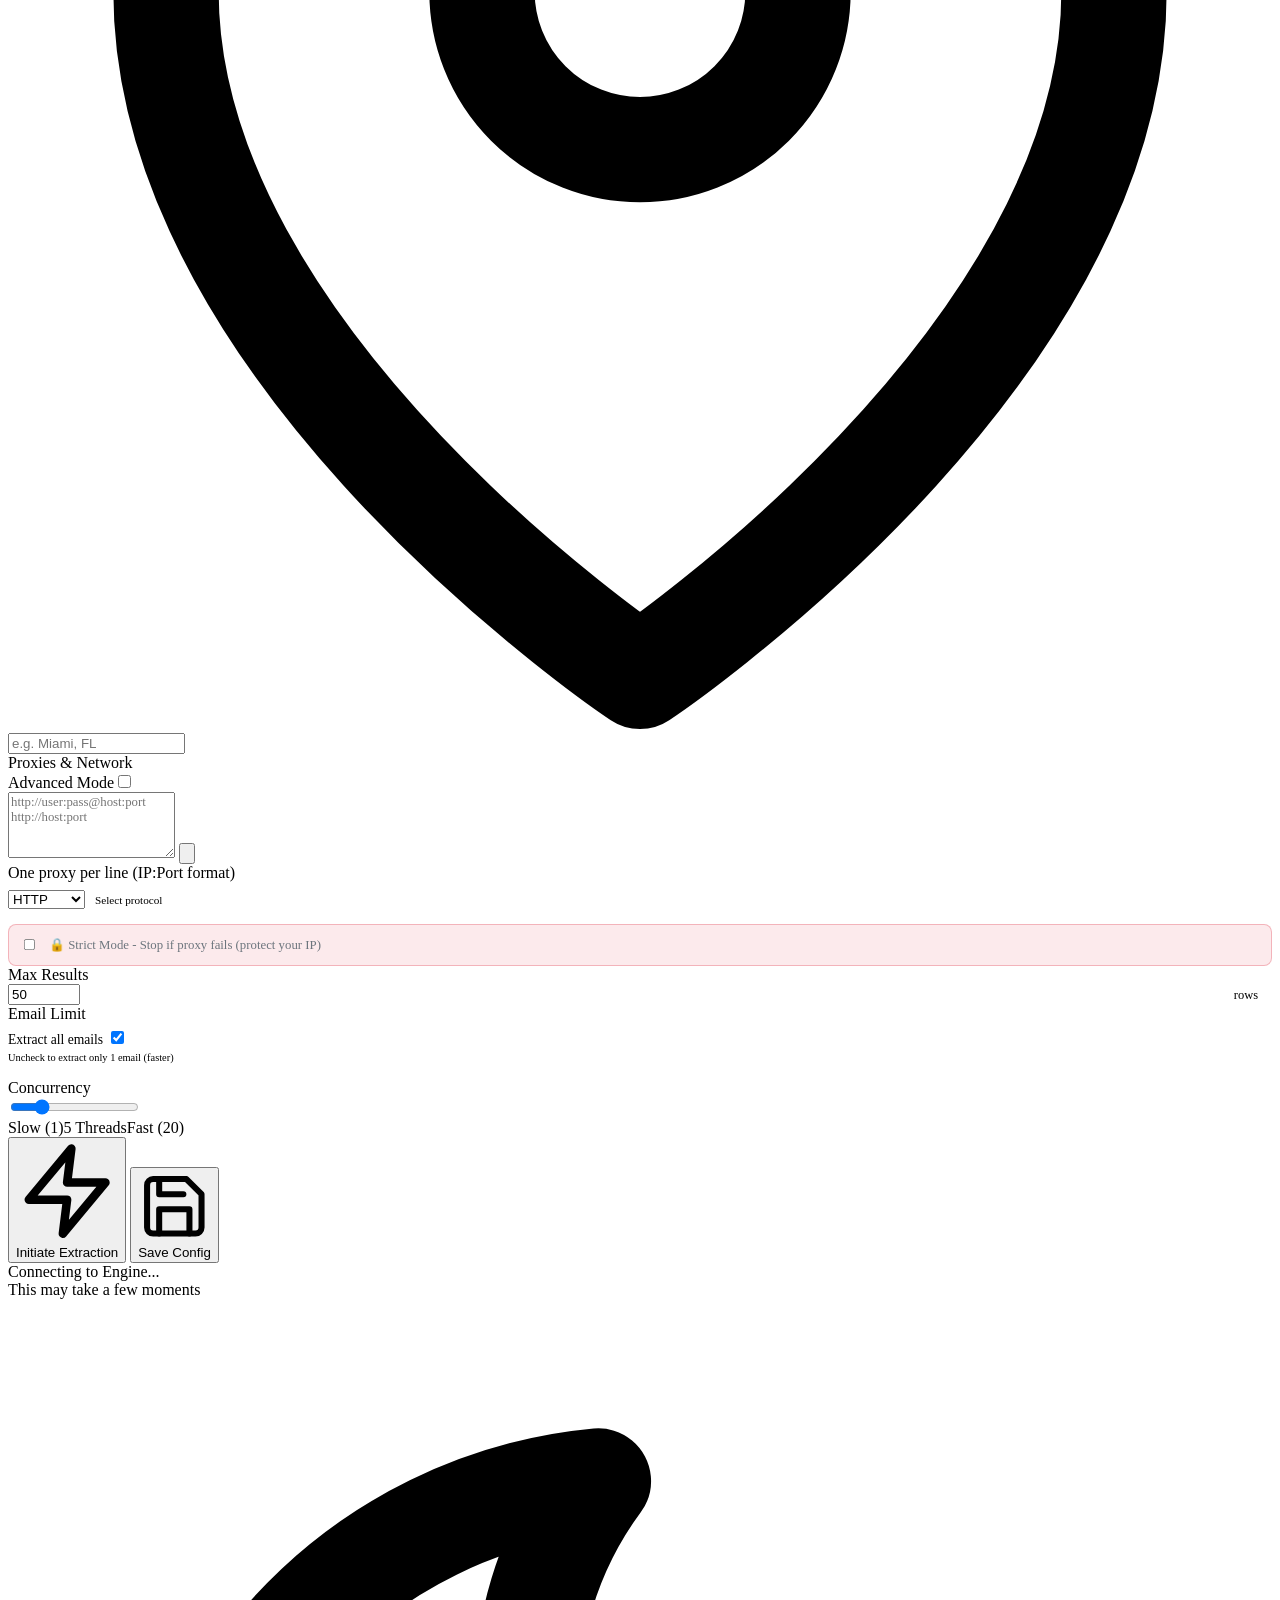
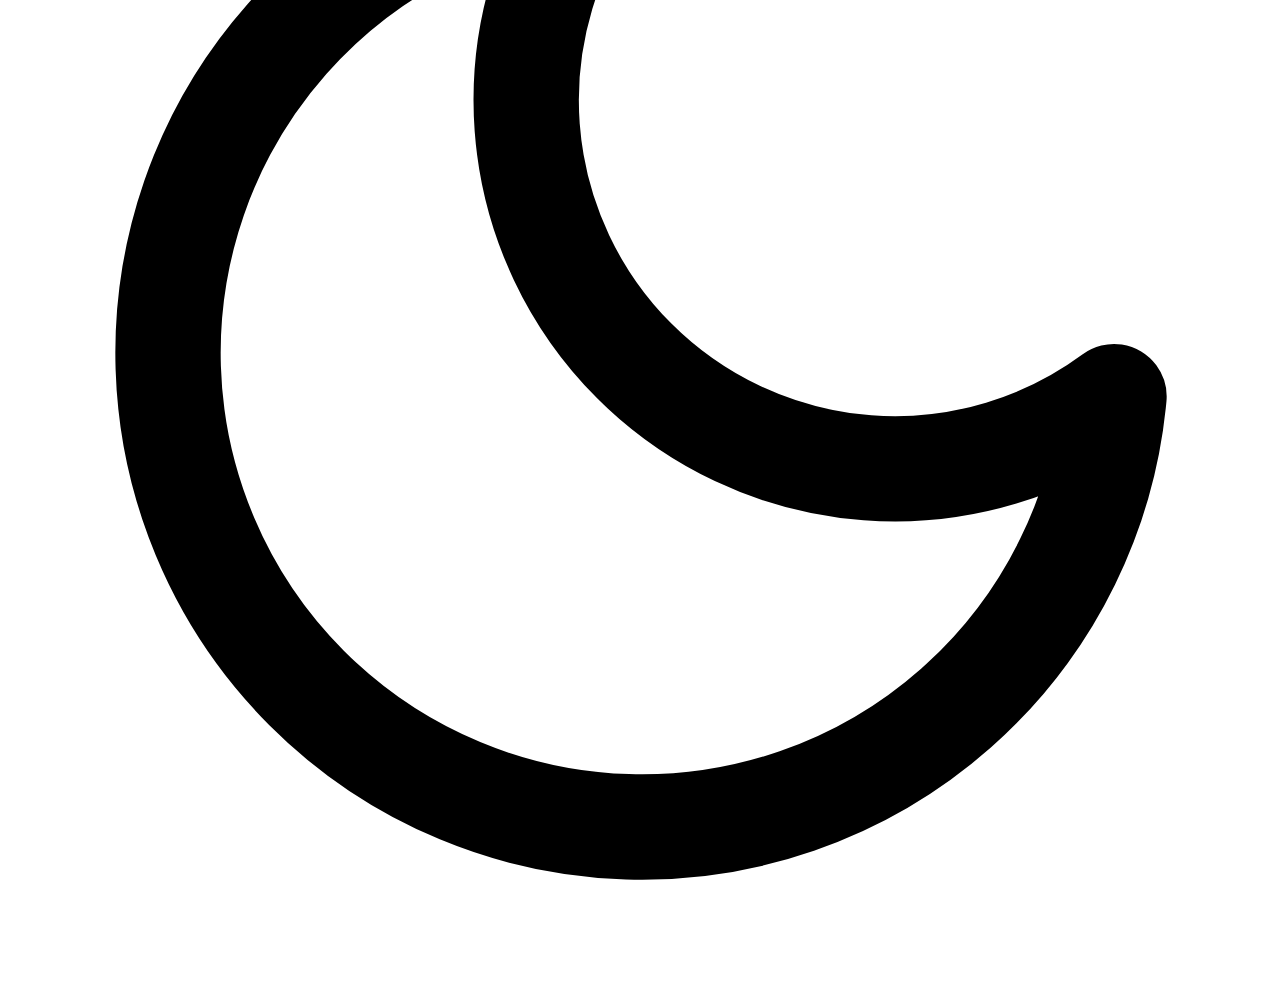
==== commit e0348c36: "Remove max results cap (500 → 99999) for unlimited scraping" ====
--- a/turbo/static/index.html
+++ b/turbo/static/index.html
@@ -26,11 +26,9 @@
     <!-- SIDEBAR -->
     <aside class="sidebar">
         <div class="sidebar-brand">
-            <div class="brand-icon"><svg viewBox="0 0 24 24" fill="none">
-                    <path
-                        d="M12 2C8.13 2 5 5.13 5 9c0 5.25 7 13 7 13s7-7.75 7-13c0-3.87-3.13-7-7-7zm0 9.5c-1.38 0-2.5-1.12-2.5-2.5S10.62 6.5 12 6.5s2.5 1.12 2.5 2.5S13.38 11.5 12 11.5z"
-                        fill="white" />
-                </svg></div>
+            <div class="brand-icon">
+                <img src="/static/custom_logo.png?v=1.1" alt="Map Miner Logo" style="width: 100%; height: 100%; object-fit: contain;">
+            </div>
             <h2>Map Miner</h2>
             <div class="powered-by">Powered by SHAYAN ALAM</div>
         </div>
@@ -197,7 +195,7 @@
                                     <div class="form-group-inline"><label>Max Results</label>
                                         <div class="input-wrapper" style="position:relative"><input type="number"
                                                 class="form-input" id="max_results" name="max_results" value="50"
-                                                min="1" max="500"><span
+                                                min="1" max="99999"><span
                                                 style="position:absolute;right:14px;top:50%;transform:translateY(-50%);font-size:0.78rem;color:var(--text-muted);pointer-events:none">rows</span>
                                         </div>
                                     </div>
